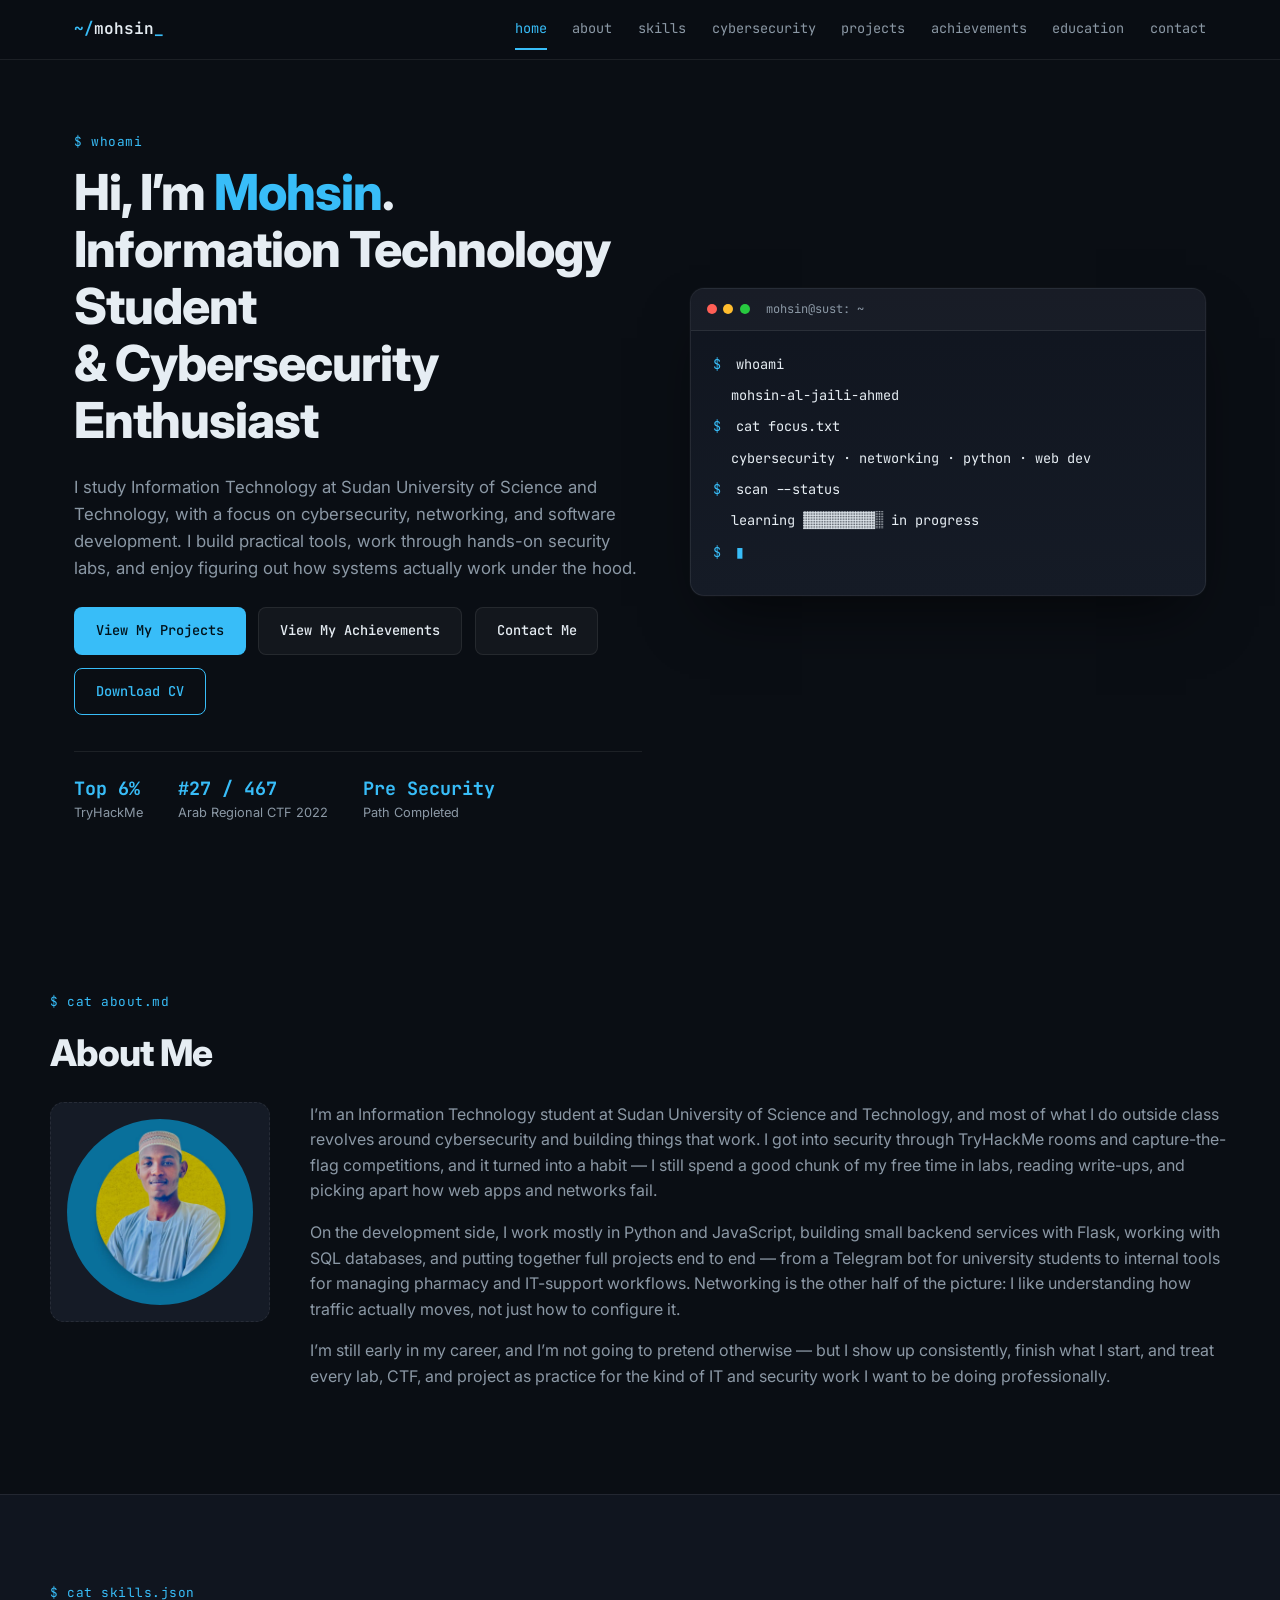
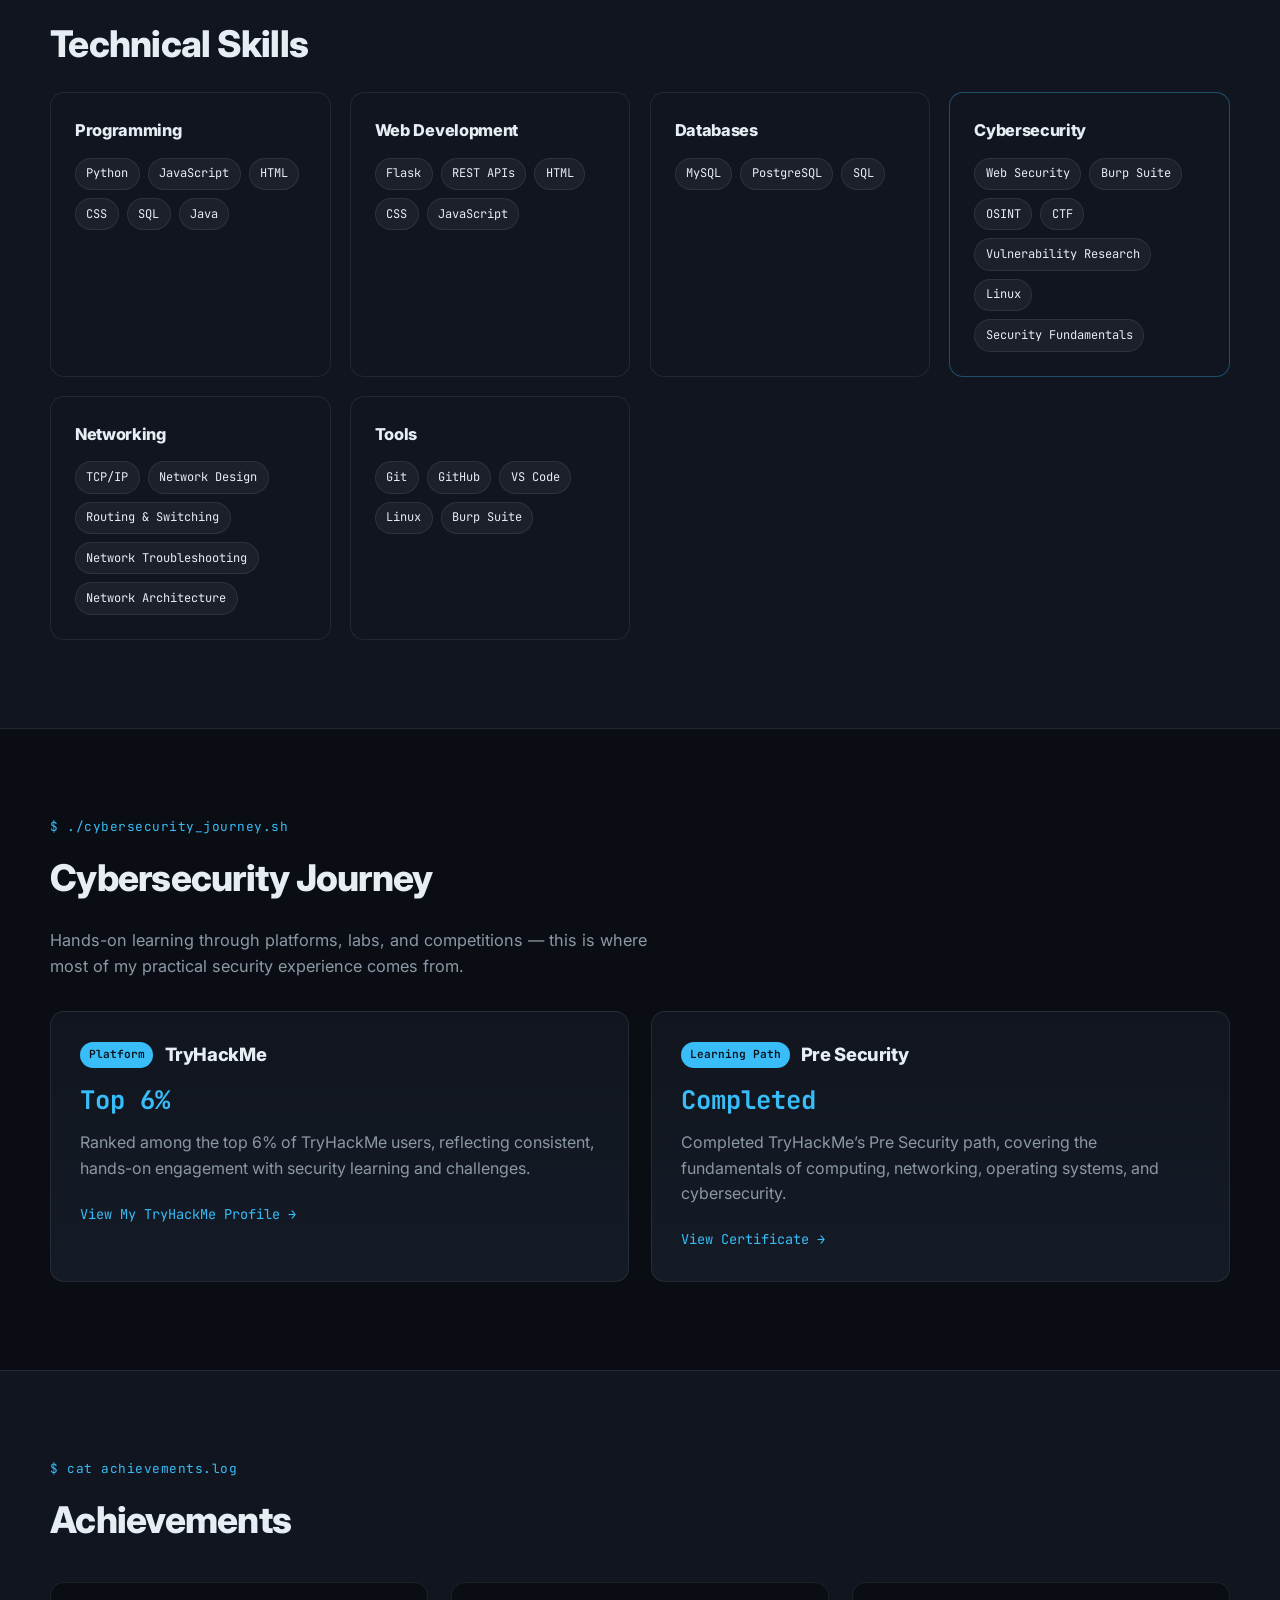
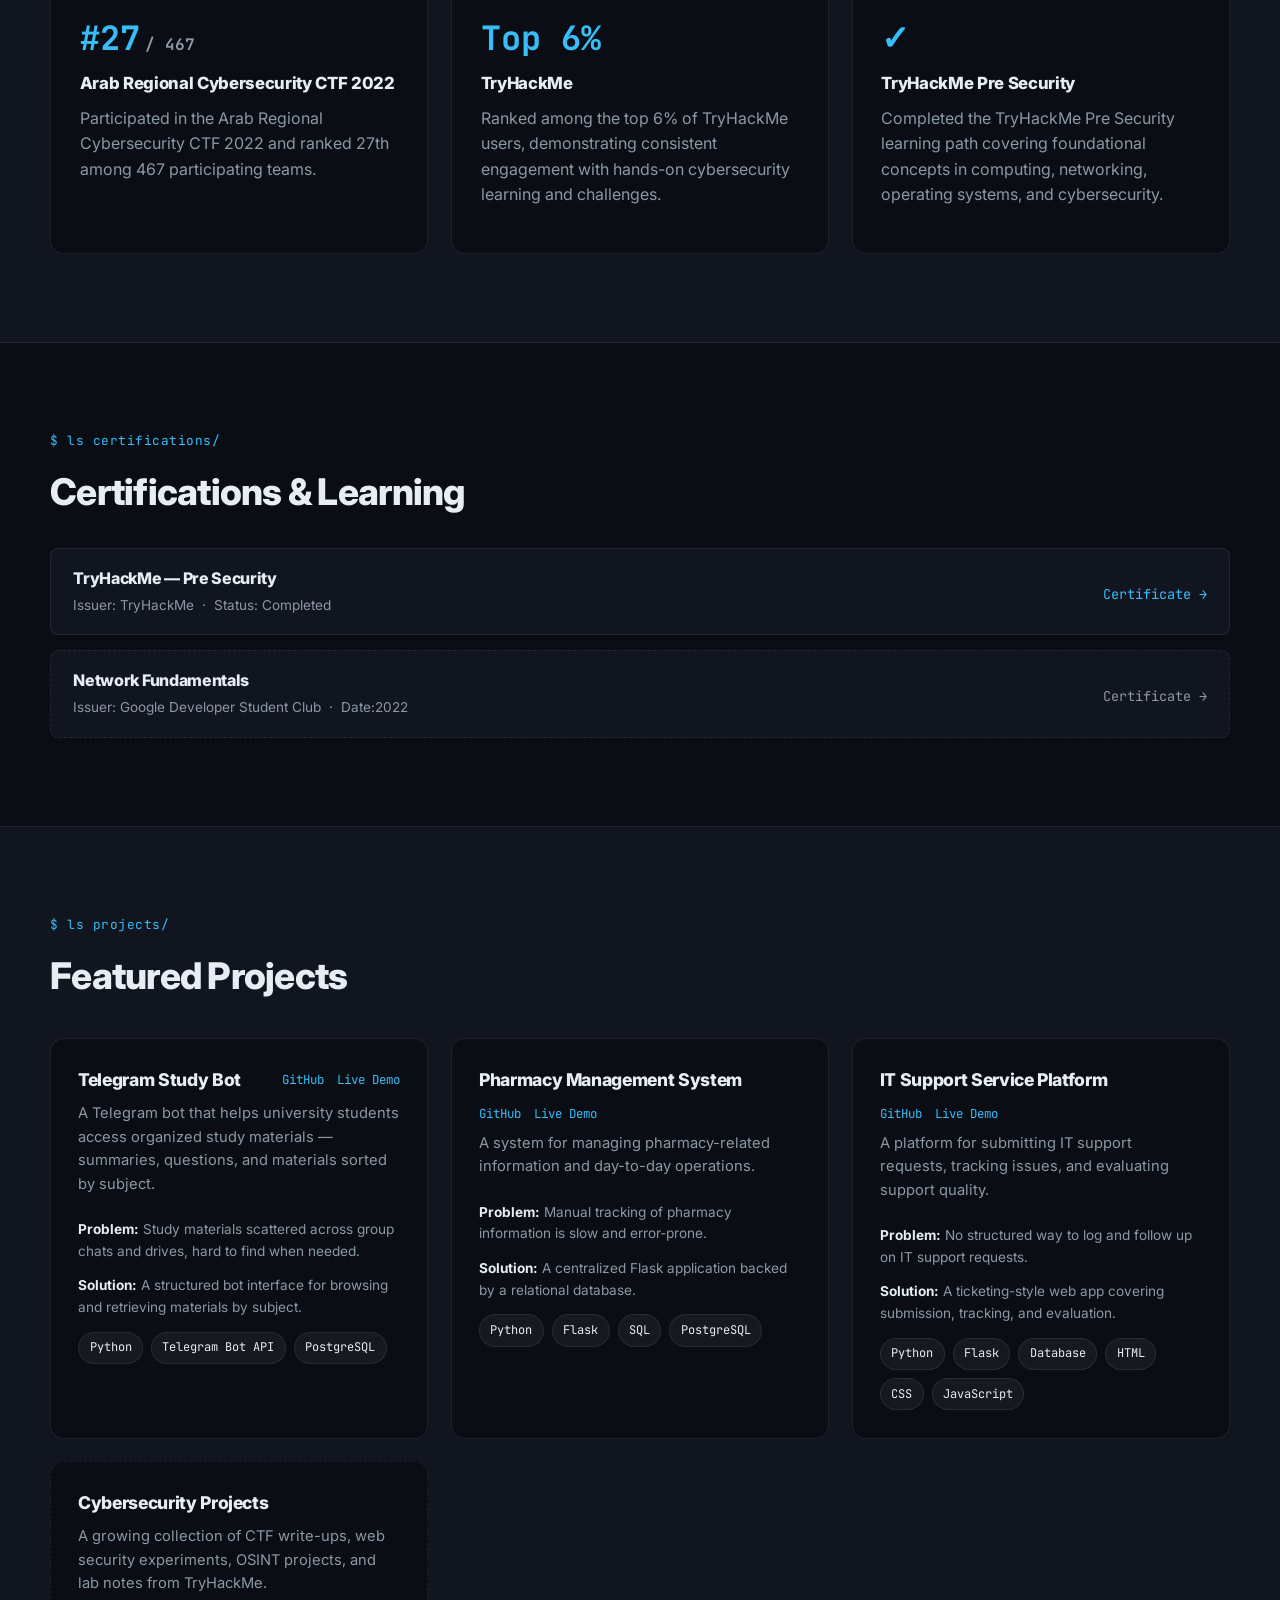
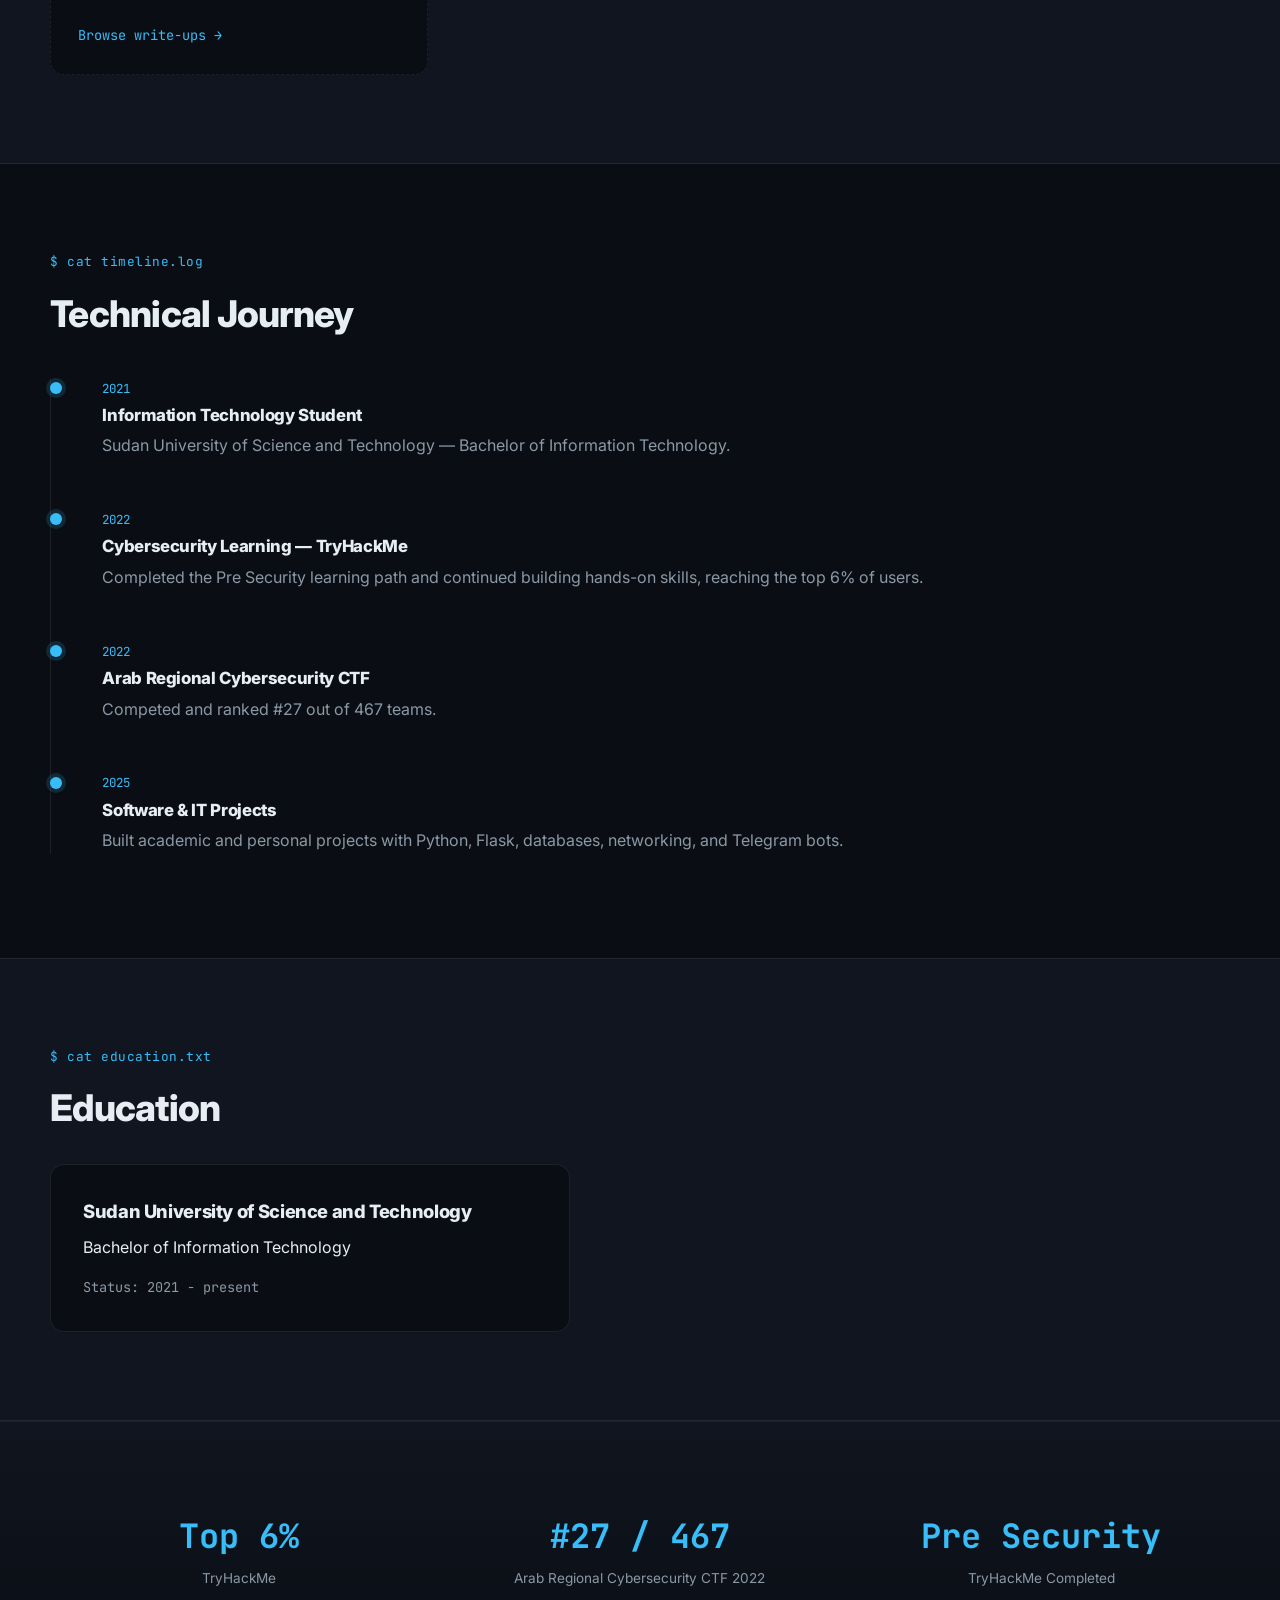
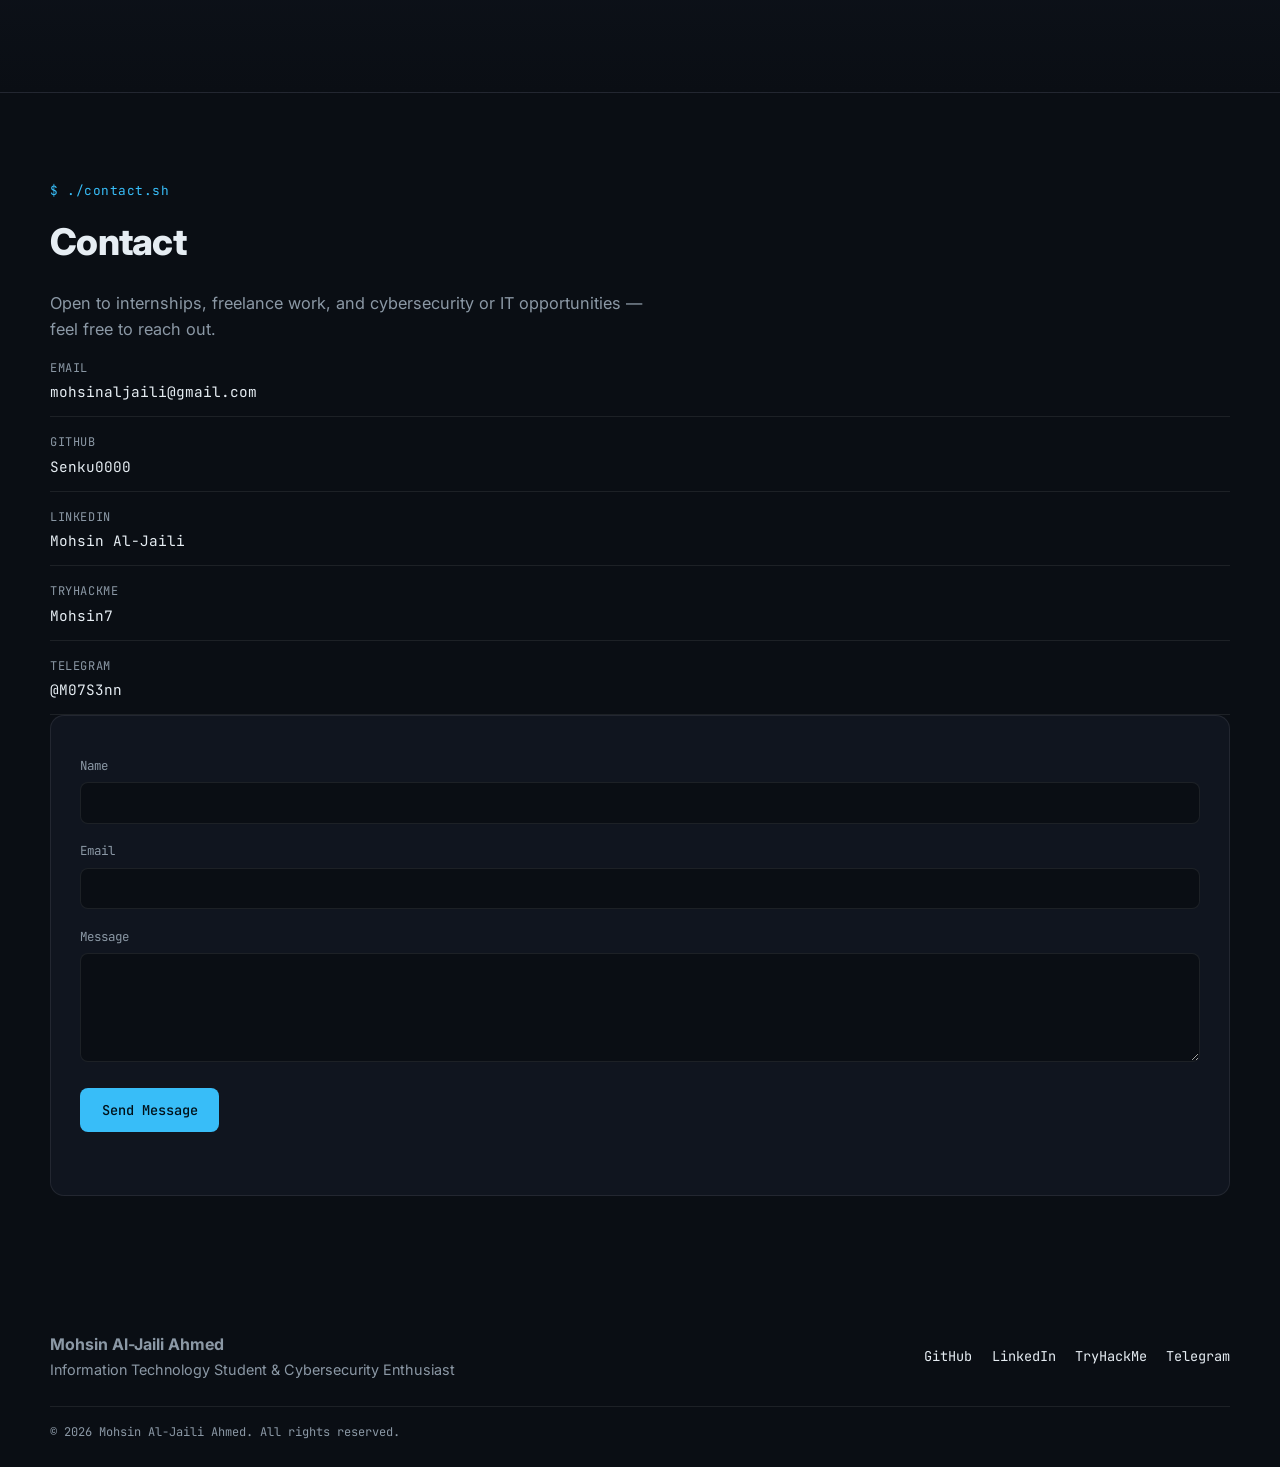
==== index.html @ b8f52da8 "Update certification details in index.html" ====
<!DOCTYPE html>
<html lang="en">
<head>
<meta charset="UTF-8">
<meta name="viewport" content="width=device-width, initial-scale=1.0">
<title>Mohsin Al-Jaili Ahmed | IT Student &amp; Cybersecurity Enthusiast</title>
<meta name="description" content="Mohsin Al-Jaili Ahmed — Information Technology student focused on cybersecurity, networking, software development, and practical IT solutions.">
<meta name="theme-color" content="#0a0e14">
<link rel="canonical" href="[ADD CANONICAL URL]">

<!-- Open Graph -->
<meta property="og:type" content="website">
<meta property="og:title" content="Mohsin Al-Jaili Ahmed | IT Student & Cybersecurity Enthusiast">
<meta property="og:description" content="Information Technology student focused on cybersecurity, networking, software development, and practical IT solutions.">
<meta property="og:image" content="assets/images/og-cover.jpg">
<meta property="og:url" content="[ADD CANONICAL URL]">

<!-- Twitter / X -->
<meta name="twitter:card" content="summary_large_image">
<meta name="twitter:title" content="Mohsin Al-Jaili Ahmed | IT Student & Cybersecurity Enthusiast">
<meta name="twitter:description" content="Information Technology student focused on cybersecurity, networking, software development, and practical IT solutions.">
<meta name="twitter:image" content="assets/images/og-cover.jpg">

<link rel="icon" type="image/svg+xml" href="assets/icons/favicon.svg">
<link rel="preconnect" href="https://fonts.googleapis.com">
<link rel="preconnect" href="https://fonts.gstatic.com" crossorigin>
<link href="https://fonts.googleapis.com/css2?family=JetBrains+Mono:wght@400;500;600;700&family=Inter:wght@400;500;600;700;800&display=swap" rel="stylesheet">
<link rel="stylesheet" href="css/style.css">
</head>
<body>

<a class="skip-link" href="#main">Skip to content</a>

<!-- ================= NAV ================= -->
<header class="nav" id="nav">
  <div class="nav__inner">
    <a href="#home" class="nav__brand" aria-label="Mohsin Al-Jaili Ahmed, home">
      <span class="nav__prompt">~/</span>mohsin<span class="nav__cursor">_</span>
    </a>
    <nav class="nav__links" id="navLinks" aria-label="Primary">
      <a href="#home" class="nav__link active">home</a>
      <a href="#about" class="nav__link">about</a>
      <a href="#skills" class="nav__link">skills</a>
      <a href="#cybersecurity" class="nav__link">cybersecurity</a>
      <a href="#projects" class="nav__link">projects</a>
      <a href="#achievements" class="nav__link">achievements</a>
      <a href="#education" class="nav__link">education</a>
      <a href="#contact" class="nav__link">contact</a>
    </nav>
    <button class="nav__toggle" id="navToggle" aria-label="Open menu" aria-expanded="false" aria-controls="navLinks">
      <span></span><span></span><span></span>
    </button>
  </div>
</header>

<main id="main">

<!-- ================= HERO ================= -->
<section class="hero" id="home">
  <div class="hero__grid">
    <div class="hero__content">
      <p class="eyebrow">$ whoami</p>
      <h1 class="hero__title">
        Hi, I&rsquo;m <span class="text-accent">Mohsin</span>.<br>
        Information Technology Student<br>
        &amp; Cybersecurity Enthusiast
      </h1>
      <p class="hero__desc">
        I study Information Technology at Sudan University of Science and Technology,
        with a focus on cybersecurity, networking, and software development. I build
        practical tools, work through hands-on security labs, and enjoy figuring out
        how systems actually work under the hood.
      </p>
      <div class="hero__cta">
        <a href="#projects" class="btn btn--primary">View My Projects</a>
        <a href="#achievements" class="btn btn--ghost">View My Achievements</a>
        <a href="#contact" class="btn btn--ghost">Contact Me</a>
        <a href="assets/cv/Mohsin-Al-Jaili-Ahmed-CV.pdf" class="btn btn--outline" download>Download CV</a>
      </div>
      <div class="hero__stats">
        <div class="hero__stat"><span class="hero__stat-num">Top 6%</span><span class="hero__stat-label">TryHackMe</span></div>
        <div class="hero__stat"><span class="hero__stat-num">#27 / 467</span><span class="hero__stat-label">Arab Regional CTF 2022</span></div>
        <div class="hero__stat"><span class="hero__stat-num">Pre Security</span><span class="hero__stat-label">Path Completed</span></div>
      </div>
    </div>

    <div class="hero__visual" aria-hidden="true">
      <div class="terminal">
        <div class="terminal__bar">
          <span class="dot dot--r"></span><span class="dot dot--y"></span><span class="dot dot--g"></span>
          <span class="terminal__title">mohsin@sust: ~</span>
        </div>
        <div class="terminal__body" id="terminalBody">
          <p><span class="prompt">$</span> <span class="type-line" data-text="whoami"></span></p>
          <p class="out">mohsin-al-jaili-ahmed</p>
          <p><span class="prompt">$</span> <span class="type-line" data-text="cat focus.txt"></span></p>
          <p class="out">cybersecurity · networking · python · web dev</p>
          <p><span class="prompt">$</span> <span class="type-line" data-text="scan --status"></span></p>
          <p class="out out--accent">learning ▓▓▓▓▓▓▓▓▓░ in progress</p>
          <p><span class="prompt">$</span> <span class="cursor-blink">▮</span></p>
        </div>
      </div>
      <svg class="net" viewBox="0 0 400 400" role="presentation">
        <g class="net__links" stroke="var(--accent)" stroke-width="1" opacity="0.35">
          <line x1="60" y1="70" x2="200" y2="150"></line>
          <line x1="200" y1="150" x2="330" y2="90"></line>
          <line x1="200" y1="150" x2="140" y2="280"></line>
          <line x1="200" y1="150" x2="320" y2="300"></line>
          <line x1="140" y1="280" x2="320" y2="300"></line>
        </g>
        <g class="net__nodes" fill="var(--accent)">
          <circle cx="60" cy="70" r="5"></circle>
          <circle cx="200" cy="150" r="7"></circle>
          <circle cx="330" cy="90" r="5"></circle>
          <circle cx="140" cy="280" r="5"></circle>
          <circle cx="320" cy="300" r="5"></circle>
        </g>
      </svg>
    </div>
  </div>
</section>

<!-- ================= ABOUT ================= -->
<section class="section" id="about">
  <div class="section__inner">
    <p class="eyebrow">$ cat about.md</p>
    <h2 class="section__title">About Me</h2>
    <div class="about__grid">
      <div class="about__photo">
<div class="photo-frame">
<img src="assets/images/profile.jpg" alt="Mohsin Al-Jaili" style="border-radius: 50%; object-fit: cover; width: 100%; aspect-ratio: 1/1;">
  
</div>
      </div>
      
      <div class="about__text">
        <p>
          I&rsquo;m an Information Technology student at Sudan University of Science and
          Technology, and most of what I do outside class revolves around cybersecurity
          and building things that work. I got into security through TryHackMe rooms and
          capture-the-flag competitions, and it turned into a habit &mdash; I still spend
          a good chunk of my free time in labs, reading write-ups, and picking apart how
          web apps and networks fail.
        </p>
        <p>
          On the development side, I work mostly in Python and JavaScript, building
          small backend services with Flask, working with SQL databases, and putting
          together full projects end to end &mdash; from a Telegram bot for university
          students to internal tools for managing pharmacy and IT-support workflows.
          Networking is the other half of the picture: I like understanding how traffic
          actually moves, not just how to configure it.
        </p>
        <p>
          I&rsquo;m still early in my career, and I&rsquo;m not going to pretend
          otherwise &mdash; but I show up consistently, finish what I start, and treat
          every lab, CTF, and project as practice for the kind of IT and security work
          I want to be doing professionally.
        </p>
      </div>
    </div>
  </div>
</section>

<!-- ================= SKILLS ================= -->
<section class="section section--alt" id="skills">
  <div class="section__inner">
    <p class="eyebrow">$ cat skills.json</p>
    <h2 class="section__title">Technical Skills</h2>

    <div class="skills__grid">

      <div class="skill-card">
        <h3 class="skill-card__title">Programming</h3>
        <div class="tags">
          <span class="tag">Python</span><span class="tag">JavaScript</span>
          <span class="tag">HTML</span><span class="tag">CSS</span>
          <span class="tag">SQL</span><span class="tag">Java</span>
        </div>
      </div>

      <div class="skill-card">
        <h3 class="skill-card__title">Web Development</h3>
        <div class="tags">
          <span class="tag">Flask</span><span class="tag">REST APIs</span>
          <span class="tag">HTML</span><span class="tag">CSS</span><span class="tag">JavaScript</span>
        </div>
      </div>

      <div class="skill-card">
        <h3 class="skill-card__title">Databases</h3>
        <div class="tags">
          <span class="tag">MySQL</span><span class="tag">PostgreSQL</span><span class="tag">SQL</span>
        </div>
      </div>

      <div class="skill-card skill-card--accent">
        <h3 class="skill-card__title">Cybersecurity</h3>
        <div class="tags">
          <span class="tag">Web Security</span><span class="tag">Burp Suite</span>
          <span class="tag">OSINT</span><span class="tag">CTF</span>
          <span class="tag">Vulnerability Research</span><span class="tag">Linux</span>
          <span class="tag">Security Fundamentals</span>
        </div>
      </div>

      <div class="skill-card">
        <h3 class="skill-card__title">Networking</h3>
        <div class="tags">
          <span class="tag">TCP/IP</span><span class="tag">Network Design</span>
          <span class="tag">Routing &amp; Switching</span><span class="tag">Network Troubleshooting</span>
          <span class="tag">Network Architecture</span>
        </div>
      </div>

      <div class="skill-card">
        <h3 class="skill-card__title">Tools</h3>
        <div class="tags">
          <span class="tag">Git</span><span class="tag">GitHub</span>
          <span class="tag">VS Code</span><span class="tag">Linux</span><span class="tag">Burp Suite</span>
        </div>
      </div>

    </div>
  </div>
</section>

<!-- ================= CYBERSECURITY JOURNEY ================= -->
<section class="section" id="cybersecurity">
  <div class="section__inner">
    <p class="eyebrow">$ ./cybersecurity_journey.sh</p>
    <h2 class="section__title">Cybersecurity Journey</h2>
    <p class="section__lede">Hands-on learning through platforms, labs, and competitions &mdash; this is where most of my practical security experience comes from.</p>

    <div class="journey__grid">
      <article class="journey-card">
        <div class="journey-card__head">
          <span class="badge">Platform</span>
          <h3>TryHackMe</h3>
        </div>
        <p class="journey-card__stat">Top 6%</p>
        <p>Ranked among the top 6% of TryHackMe users, reflecting consistent, hands-on engagement with security learning and challenges.</p>
        <a class="link-arrow" href="https://tryhacke.com/p/Mohsin7" target="_blank" rel="noopener">View My TryHackMe Profile →</a>
      </article>

      <article class="journey-card">
        <div class="journey-card__head">
          <span class="badge">Learning Path</span>
          <h3>Pre Security</h3>
        </div>
        <p class="journey-card__stat">Completed</p>
        <p>Completed TryHackMe&rsquo;s Pre Security path, covering the fundamentals of computing, networking, operating systems, and cybersecurity.</p>
        <a class="link-arrow" href="https://drive.google.com/file/d/1_4Rp2VPPave5AH8jGR5t20EPFY5YG9bf/view?usp=drivesdk" target="_blank" rel="noopener">View Certificate →</a>
      </article>
    </div>
  </div>
</section>

<!-- ================= ACHIEVEMENTS ================= -->
<section class="section section--alt" id="achievements">
  <div class="section__inner">
    <p class="eyebrow">$ cat achievements.log</p>
    <h2 class="section__title">Achievements</h2>

    <div class="achievements__grid">
      <article class="achievement-card">
        <p class="achievement-card__num">#27<span>/ 467</span></p>
        <h3>Arab Regional Cybersecurity CTF 2022</h3>
        <p>Participated in the Arab Regional Cybersecurity CTF 2022 and ranked 27th among 467 participating teams.</p>
      </article>

      <article class="achievement-card">
        <p class="achievement-card__num">Top 6%</p>
        <h3>TryHackMe</h3>
        <p>Ranked among the top 6% of TryHackMe users, demonstrating consistent engagement with hands-on cybersecurity learning and challenges.</p>
      </article>

      <article class="achievement-card">
        <p class="achievement-card__num">✓</p>
        <h3>TryHackMe Pre Security</h3>
        <p>Completed the TryHackMe Pre Security learning path covering foundational concepts in computing, networking, operating systems, and cybersecurity.</p>
      </article>
    </div>
  </div>
</section>

<!-- ================= CERTIFICATIONS ================= -->
<section class="section" id="certifications">
  <div class="section__inner">
    <p class="eyebrow">$ ls certifications/</p>
    <h2 class="section__title">Certifications &amp; Learning</h2>

    <ul class="cert-list">
      <li class="cert-row">
        <div class="cert-row__main">
          <h3>TryHackMe &mdash; Pre Security</h3>
          <p>Issuer: TryHackMe &nbsp;·&nbsp; Status: Completed</p>
        </div>
        <a class="link-arrow" href="https://drive.google.com/file/d/1_4Rp2VPPave5AH8jGR5t20EPFY5YG9bf/view?usp=drivesdk" target="_blank" rel="noopener">Certificate →</a>
      </li>
      <li class="cert-row cert-row--empty">
        <div class="cert-row__main">
          <h3>Network Fundamentals</h3>
          <p>Issuer: Google Developer Student Club &nbsp;·&nbsp; Date:2022 </p>
        </div>
        <a class="link-arrow link-arrow--muted" href="https://drive.google.com/file/d/17rDhsbnfb0pSf8LNN2FKCPuWUJhDj4h3/view?usp=drivesdk">Certificate →</a>
      </li>
    </ul>
    
  </div>
</section>

<!-- ================= PROJECTS ================= -->
<section class="section section--alt" id="projects">
  <div class="section__inner">
    <p class="eyebrow">$ ls projects/</p>
    <h2 class="section__title">Featured Projects</h2>

    <div class="projects__grid">

      <article class="project-card">
        <div class="project-card__top">
          <h3>Telegram Study Bot</h3>
          <div class="project-card__links">
            <a href="[ADD GITHUB URL]" target="_blank" rel="noopener" aria-label="GitHub repository">GitHub</a>
            <a href="[ADD LIVE DEMO URL]" target="_blank" rel="noopener" aria-label="Live demo">Live Demo</a>
          </div>
        </div>
        <p class="project-card__desc">A Telegram bot that helps university students access organized study materials &mdash; summaries, questions, and materials sorted by subject.</p>
        <p class="project-card__problem"><strong>Problem:</strong> Study materials scattered across group chats and drives, hard to find when needed.</p>
        <p class="project-card__solution"><strong>Solution:</strong> A structured bot interface for browsing and retrieving materials by subject.</p>
        <div class="tags">
          <span class="tag">Python</span><span class="tag">Telegram Bot API</span><span class="tag">PostgreSQL</span>
        </div>
      </article>

      <article class="project-card">
        <div class="project-card__top">
          <h3>Pharmacy Management System</h3>
          <div class="project-card__links">
            <a href="[ADD GITHUB URL]" target="_blank" rel="noopener" aria-label="GitHub repository">GitHub</a>
            <a href="[ADD LIVE DEMO URL]" target="_blank" rel="noopener" aria-label="Live demo">Live Demo</a>
          </div>
        </div>
        <p class="project-card__desc">A system for managing pharmacy-related information and day-to-day operations.</p>
        <p class="project-card__problem"><strong>Problem:</strong> Manual tracking of pharmacy information is slow and error-prone.</p>
        <p class="project-card__solution"><strong>Solution:</strong> A centralized Flask application backed by a relational database.</p>
        <div class="tags">
          <span class="tag">Python</span><span class="tag">Flask</span><span class="tag">SQL</span><span class="tag">PostgreSQL</span>
        </div>
      </article>

      <article class="project-card">
        <div class="project-card__top">
          <h3>IT Support Service Platform</h3>
          <div class="project-card__links">
            <a href="[ADD GITHUB URL]" target="_blank" rel="noopener" aria-label="GitHub repository">GitHub</a>
            <a href="[ADD LIVE DEMO URL]" target="_blank" rel="noopener" aria-label="Live demo">Live Demo</a>
          </div>
        </div>
        <p class="project-card__desc">A platform for submitting IT support requests, tracking issues, and evaluating support quality.</p>
        <p class="project-card__problem"><strong>Problem:</strong> No structured way to log and follow up on IT support requests.</p>
        <p class="project-card__solution"><strong>Solution:</strong> A ticketing-style web app covering submission, tracking, and evaluation.</p>
        <div class="tags">
          <span class="tag">Python</span><span class="tag">Flask</span><span class="tag">Database</span>
          <span class="tag">HTML</span><span class="tag">CSS</span><span class="tag">JavaScript</span>
        </div>
      </article>

      <article class="project-card project-card--dashed">
        <div class="project-card__top">
          <h3>Cybersecurity Projects</h3>
        </div>
        <p class="project-card__desc">A growing collection of CTF write-ups, web security experiments, OSINT projects, and lab notes from TryHackMe.</p>
      
        <a class="link-arrow" href="https://github.com/Senku0000" target="_blank" rel="noopener">Browse write-ups →</a>
      </article>

    </div>
  </div>
</section>

<!-- ================= EXPERIENCE / TIMELINE ================= -->
<section class="section" id="experience">
  <div class="section__inner">
    <p class="eyebrow">$ cat timeline.log</p>
    <h2 class="section__title">Technical Journey</h2>

    <ol class="timeline">
      <li class="timeline__item">
        <span class="timeline__dot"></span>
        <p class="timeline__date">2021</p>
        <h3>Information Technology Student</h3>
        <p>Sudan University of Science and Technology &mdash; Bachelor of Information Technology.</p>
      </li>
      <li class="timeline__item">
        <span class="timeline__dot"></span>
        <p class="timeline__date">2022</p>
        <h3>Cybersecurity Learning &mdash; TryHackMe</h3>
        <p>Completed the Pre Security learning path and continued building hands-on skills, reaching the top 6% of users.</p>
      </li>
      <li class="timeline__item">
        <span class="timeline__dot"></span>
        <p class="timeline__date">2022</p>
        <h3>Arab Regional Cybersecurity CTF</h3>
        <p>Competed and ranked #27 out of 467 teams.</p>
      </li>
      <li class="timeline__item">
        <span class="timeline__dot"></span>
        <p class="timeline__date">2025</p>
        <h3>Software &amp; IT Projects</h3>
        <p>Built academic and personal projects with Python, Flask, databases, networking, and Telegram bots.</p>
      </li>
    </ol>
  </div>
</section>

<!-- ================= EDUCATION ================= -->
<section class="section section--alt" id="education">
  <div class="section__inner">
    <p class="eyebrow">$ cat education.txt</p>
    <h2 class="section__title">Education</h2>
    <div class="education-card">
      <h3>Sudan University of Science and Technology</h3>
      <p class="education-card__degree">Bachelor of Information Technology</p>
      <p class="education-card__status">Status: 2021 - present</p>
    </div>
  </div>
</section>

<!-- ================= STATS ================= -->
<section class="section stats" id="stats">
  <div class="section__inner">
    <div class="stats__grid">
      <div class="stat-block">
        <p class="stat-block__num" data-count-text="Top 6%">Top 6%</p>
        <p class="stat-block__label">TryHackMe</p>
      </div>
      <div class="stat-block">
        <p class="stat-block__num" data-count-text="#27 / 467">#27 / 467</p>
        <p class="stat-block__label">Arab Regional Cybersecurity CTF 2022</p>
      </div>
      <div class="stat-block">
        <p class="stat-block__num" data-count-text="Pre Security">Pre Security</p>
        <p class="stat-block__label">TryHackMe Completed</p>
      </div>
    </div>
  </div>
</section>

<!-- ================= CONTACT ================= -->
<section class="section" id="contact">
  <div class="section__inner">
    <p class="eyebrow">$ ./contact.sh</p>
    <h2 class="section__title">Contact</h2>
    <p class="section__lede">Open to internships, freelance work, and cybersecurity or IT opportunities &mdash; feel free to reach out.</p>

          <ul class="contact-list">
        <li><span class="contact-list__label">Email</span><a href="mailto:mohsinaljaili@gmail.com">mohsinaljaili@gmail.com</a></li>
        <li><span class="contact-list__label">GitHub</span><a href="https://github.com/Senku0000" target="_blank" rel="noopener">Senku0000</a></li>
        <li><span class="contact-list__label">LinkedIn</span><a href="https://www.linkedin.com/in/mohsin-aljaili" target="_blank" rel="noopener">Mohsin Al-Jaili</a></li>
        <li><span class="contact-list__label">TryHackMe</span><a href="https://tryhackme.com/p/Mohsin7" target="_blank" rel="noopener">Mohsin7</a></li>
        <li><span class="contact-list__label">Telegram</span><a href="https://t.me/M07S3nn" target="_blank" rel="noopener">@M07S3nn</a></li>
          </ul>
    

      <form class="contact-form" id="contactForm" action="https://formspree.io/f/xoeqakaz" method="POST">

    
        <label for="name">Name</label>
        <input type="text" id="name" name="name" required autocomplete="name">

        <label for="email">Email</label>
        <input type="email" id="email" name="email" required autocomplete="email">

        <label for="message">Message</label>
        <textarea id="message" name="message" rows="5" required></textarea>

        <button type="submit" class="btn btn--primary">Send Message</button>
        <p class="form-status" id="formStatus" role="status" aria-live="polite"></p>
      </form>
    </div>
  </div>
</section>

</main>

<!-- ================= FOOTER ================= -->
<footer class="footer">
  <div class="footer__inner">
    <div>
      <p class="footer__name">Mohsin Al-Jaili Ahmed</p>
      <p class="footer__role">Information Technology Student &amp; Cybersecurity Enthusiast</p>
    </div>
    <div class="footer__socials">
      <a href="https://github.com/Senku0000" target="_blank" rel="noopener">GitHub</a>
      <a href="https://www.linkedin.com/in/mohsin-aljaili?utm_source=share_via&utm_content=profile&utm_medium=member_android" target="_blank" rel="noopener">LinkedIn</a>
      <a href="https://tryhackme.com/p/Mohsin7" target="_blank" rel="noopener">TryHackMe</a>
      <a href="https://t.me/M07S3nn" target="_blank" rel="noopener">Telegram</a>
    </div>
  </div>
  <p class="footer__copy">© 2026 Mohsin Al-Jaili Ahmed. All rights reserved.</p>
</footer>

<script src="js/script.js"></script>
</body>
</html>
---- css/style.css ----
/* =========================================================
   Tokens
========================================================= */
:root{
  --bg: #0a0e14;
  --surface: #10151f;
  --surface-2: #151b26;
  --border: rgba(255,255,255,0.08);
  --text: #e6edf3;
  --text-dim: #8b98a5;
  --accent: #38bdf8;
  --accent-2: #7c9cff;
  --accent-glow: rgba(56,189,248,0.35);
  --mono: 'JetBrains Mono', ui-monospace, SFMono-Regular, Menlo, monospace;
  --sans: 'Inter', -apple-system, BlinkMacSystemFont, 'Segoe UI', sans-serif;
  --radius: 14px;
  --radius-sm: 8px;
  --maxw: 1180px;
  --transition: 220ms cubic-bezier(.4,0,.2,1);
}

*,*::before,*::after{box-sizing:border-box;}
html{scroll-behavior:smooth;}
body{
  margin:0;
  background:var(--bg);
  color:var(--text);
  font-family:var(--sans);
  line-height:1.6;
  -webkit-font-smoothing:antialiased;
  overflow-x:hidden;
}
img{max-width:100%;display:block;}
a{color:inherit;text-decoration:none;}
ul,ol{list-style:none;margin:0;padding:0;}
h1,h2,h3,h4{font-family:var(--sans);margin:0 0 .5em;font-weight:800;letter-spacing:-0.02em;}
p{margin:0 0 1em;color:var(--text-dim);}

.skip-link{
  position:absolute;left:-999px;top:0;background:var(--accent);color:#001018;
  padding:.75rem 1rem;z-index:999;border-radius:0 0 8px 0;
}
.skip-link:focus{left:0;}

@media (prefers-reduced-motion: reduce){
  *{animation-duration:0.001ms !important;animation-iteration-count:1 !important;transition-duration:0.001ms !important;scroll-behavior:auto !important;}
}

:focus-visible{outline:2px solid var(--accent);outline-offset:3px;border-radius:4px;}

.text-accent{color:var(--accent);}
.eyebrow{
  font-family:var(--mono);
  font-size:.8rem;
  color:var(--accent);
  letter-spacing:.04em;
  margin-bottom:.75rem;
}

/* =========================================================
   Buttons
========================================================= */
.btn{
  display:inline-flex;align-items:center;gap:.4rem;
  padding:.75rem 1.3rem;border-radius:var(--radius-sm);
  font-family:var(--mono);font-size:.85rem;font-weight:500;
  border:1px solid transparent;cursor:pointer;
  transition:transform var(--transition), box-shadow var(--transition), background var(--transition), border-color var(--transition);
}
.btn--primary{background:var(--accent);color:#001018;}
.btn--primary:hover{transform:translateY(-2px);box-shadow:0 8px 24px var(--accent-glow);}
.btn--ghost{background:rgba(255,255,255,0.04);border-color:var(--border);color:var(--text);}
.btn--ghost:hover{border-color:var(--accent);color:var(--accent);transform:translateY(-2px);}
.btn--outline{border-color:var(--accent);color:var(--accent);background:transparent;}
.btn--outline:hover{background:rgba(56,189,248,0.1);transform:translateY(-2px);}

/* =========================================================
   Nav
========================================================= */
.nav{
  position:sticky;top:0;z-index:100;
  background:rgba(10,14,20,0.72);
  backdrop-filter:blur(14px);-webkit-backdrop-filter:blur(14px);
  border-bottom:1px solid var(--border);
}
.nav__inner{
  max-width:var(--maxw);margin:0 auto;padding:.9rem 1.5rem;
  display:flex;align-items:center;justify-content:space-between;
}
.nav__brand{font-family:var(--mono);font-weight:600;font-size:1rem;color:var(--text);}
.nav__prompt{color:var(--accent);}
.nav__cursor{color:var(--accent);animation:blink 1.1s steps(1) infinite;}
.nav__links{display:flex;gap:1.6rem;font-family:var(--mono);font-size:.85rem;}
.nav__link{color:var(--text-dim);position:relative;padding:.25rem 0;transition:color var(--transition);}
.nav__link:hover, .nav__link.active{color:var(--accent);}
.nav__link.active::after{
  content:"";position:absolute;left:0;bottom:-6px;width:100%;height:2px;background:var(--accent);
}
.nav__toggle{
  display:none;flex-direction:column;gap:5px;background:none;border:none;cursor:pointer;padding:6px;
}
.nav__toggle span{width:22px;height:2px;background:var(--text);transition:transform var(--transition), opacity var(--transition);}
.nav__toggle[aria-expanded="true"] span:nth-child(1){transform:translateY(7px) rotate(45deg);}
.nav__toggle[aria-expanded="true"] span:nth-child(2){opacity:0;}
.nav__toggle[aria-expanded="true"] span:nth-child(3){transform:translateY(-7px) rotate(-45deg);}

/* =========================================================
   Hero
========================================================= */
.hero{
  max-width:var(--maxw);margin:0 auto;padding:4.5rem 1.5rem 5rem;
}
.hero__grid{
  display:grid;grid-template-columns:1.1fr 1fr;gap:3rem;align-items:center;
}
.hero__title{font-size:clamp(2rem,4.2vw,3.1rem);line-height:1.15;}
.hero__desc{max-width:52ch;font-size:1.05rem;}
.hero__cta{display:flex;flex-wrap:wrap;gap:.8rem;margin:1.6rem 0 2.2rem;}
.hero__stats{display:flex;gap:2.2rem;flex-wrap:wrap;border-top:1px solid var(--border);padding-top:1.4rem;}
.hero__stat{display:flex;flex-direction:column;}
.hero__stat-num{font-family:var(--mono);font-weight:700;color:var(--accent);font-size:1.15rem;}
.hero__stat-label{color:var(--text-dim);font-size:.8rem;}

.hero__visual{position:relative;min-height:380px;}
.terminal{
  background:linear-gradient(180deg,var(--surface),var(--surface-2));
  border:1px solid var(--border);border-radius:var(--radius);
  box-shadow:0 30px 60px -20px rgba(0,0,0,0.6), 0 0 0 1px rgba(255,255,255,0.02);
  overflow:hidden;position:relative;z-index:2;
  animation:float 6s ease-in-out infinite;
}
.terminal__bar{
  display:flex;align-items:center;gap:.4rem;padding:.7rem 1rem;
  background:rgba(255,255,255,0.03);border-bottom:1px solid var(--border);
}
.dot{width:10px;height:10px;border-radius:50%;}
.dot--r{background:#ff5f56;}.dot--y{background:#ffbd2e;}.dot--g{background:#27c93f;}
.terminal__title{margin-left:.6rem;font-family:var(--mono);font-size:.75rem;color:var(--text-dim);}
.terminal__body{padding:1.4rem;font-family:var(--mono);font-size:.85rem;min-height:230px;}
.terminal__body p{margin:0 0 .6rem;color:var(--text);}
.prompt{color:var(--accent);margin-right:.4rem;}
.out{color:var(--text-dim);padding-left:1.1rem;}
.out--accent{color:var(--accent);}
.cursor-blink{animation:blink 1s steps(1) infinite;color:var(--accent);}

.net{position:absolute;inset:-10% -10% auto auto;width:70%;height:70%;z-index:1;opacity:.8;}
.net__nodes circle{animation:pulse 2.6s ease-in-out infinite;}
.net__nodes circle:nth-child(2){animation-delay:.3s;}
.net__nodes circle:nth-child(3){animation-delay:.6s;}
.net__nodes circle:nth-child(4){animation-delay:.9s;}
.net__nodes circle:nth-child(5){animation-delay:1.2s;}

@keyframes float{0%,100%{transform:translateY(0);}50%{transform:translateY(-10px);}}
@keyframes blink{0%,49%{opacity:1;}50%,100%{opacity:0;}}
@keyframes pulse{0%,100%{opacity:.5;r:5;}50%{opacity:1;r:7;}}

/* =========================================================
   Sections (generic)
========================================================= */
.section{padding:5.5rem 1.5rem;}
.section--alt{background:var(--surface);border-top:1px solid var(--border);border-bottom:1px solid var(--border);}
.section__inner{max-width:var(--maxw);margin:0 auto;}
.section__title{font-size:clamp(1.7rem,3vw,2.3rem);}
.section__lede{max-width:62ch;font-size:1.02rem;}

.reveal{opacity:0;transform:translateY(24px);transition:opacity .6s ease, transform .6s ease;}
.reveal.is-visible{opacity:1;transform:translateY(0);}

/* =========================================================
   About
========================================================= */
.about__grid{display:grid;grid-template-columns:220px 1fr;gap:2.5rem;align-items:start;}
.photo-frame{
  aspect-ratio:1/1;border-radius:var(--radius);
  background:var(--surface-2);border:1px dashed var(--border);
  display:flex;align-items:center;justify-content:center;
  color:var(--text-dim);font-family:var(--mono);font-size:.8rem;text-align:center;padding:1rem;
}
.about__text p{font-size:1rem;}

/* =========================================================
   Skills
========================================================= */
.skills__grid{
  display:grid;grid-template-columns:repeat(auto-fit,minmax(260px,1fr));gap:1.2rem;
}
.skill-card{
  background:var(--surface);border:1px solid var(--border);border-radius:var(--radius);
  padding:1.5rem;transition:transform var(--transition), border-color var(--transition), box-shadow var(--transition);
}
.skill-card:hover{transform:translateY(-4px);border-color:var(--accent);box-shadow:0 16px 32px -18px var(--accent-glow);}
.skill-card--accent{border-color:rgba(56,189,248,0.35);}
.skill-card__title{font-size:1.02rem;margin-bottom:.9rem;}
.tags{display:flex;flex-wrap:wrap;gap:.5rem;}
.tag{
  font-family:var(--mono);font-size:.75rem;color:var(--text);
  background:rgba(255,255,255,0.05);border:1px solid var(--border);
  padding:.35rem .65rem;border-radius:999px;transition:border-color var(--transition), color var(--transition);
}
.tag:hover{border-color:var(--accent);color:var(--accent);}

/* =========================================================
   Cybersecurity journey
========================================================= */
.journey__grid{display:grid;grid-template-columns:repeat(auto-fit,minmax(280px,1fr));gap:1.4rem;margin-top:2rem;}
.journey-card{
  background:linear-gradient(180deg,var(--surface),var(--surface-2));
  border:1px solid var(--border);border-radius:var(--radius);padding:1.8rem;
  transition:transform var(--transition), box-shadow var(--transition);
}
.journey-card:hover{transform:translateY(-4px);box-shadow:0 20px 40px -22px var(--accent-glow);}
.journey-card__head{display:flex;align-items:center;gap:.7rem;margin-bottom:.6rem;}
.badge{
  font-family:var(--mono);font-size:.7rem;color:var(--bg);background:var(--accent);
  padding:.25rem .55rem;border-radius:999px;font-weight:600;
}
.journey-card h3{margin:0;font-size:1.15rem;}
.journey-card__stat{font-family:var(--mono);font-size:1.6rem;color:var(--accent);font-weight:700;margin:.2rem 0 .6rem;}
.link-arrow{display:inline-block;margin-top:.4rem;color:var(--accent);font-family:var(--mono);font-size:.85rem;transition:transform var(--transition);}
.link-arrow:hover{transform:translateX(4px);}
.link-arrow--muted{color:var(--text-dim);}

/* =========================================================
   Achievements
========================================================= */
.achievements__grid{display:grid;grid-template-columns:repeat(auto-fit,minmax(260px,1fr));gap:1.4rem;margin-top:2rem;}
.achievement-card{
  background:var(--bg);border:1px solid var(--border);border-radius:var(--radius);
  padding:1.8rem;position:relative;overflow:hidden;
  transition:transform var(--transition), border-color var(--transition);
}
.achievement-card:hover{transform:translateY(-4px);border-color:var(--accent);}
.achievement-card__num{
  font-family:var(--mono);font-size:2.1rem;font-weight:700;color:var(--accent);margin:0 0 .3rem;
}
.achievement-card__num span{font-size:1rem;color:var(--text-dim);margin-left:.3rem;}
.achievement-card h3{font-size:1.05rem;}

/* =========================================================
   Certifications
========================================================= */
.cert-list{margin-top:1.6rem;display:flex;flex-direction:column;gap:.9rem;}
.cert-row{
  display:flex;align-items:center;justify-content:space-between;gap:1rem;flex-wrap:wrap;
  background:var(--surface);border:1px solid var(--border);border-radius:var(--radius-sm);
  padding:1.1rem 1.4rem;transition:border-color var(--transition);
}
.cert-row:hover{border-color:var(--accent);}
.cert-row--empty{border-style:dashed;opacity:.7;}
.cert-row__main h3{margin:0 0 .2rem;font-size:1rem;}
.cert-row__main p{margin:0;font-size:.85rem;}
.hint{font-family:var(--mono);font-size:.78rem;color:var(--text-dim);margin-top:1rem;}
.hint code{color:var(--accent);}

/* =========================================================
   Projects
========================================================= */
.projects__grid{display:grid;grid-template-columns:repeat(auto-fit,minmax(300px,1fr));gap:1.4rem;margin-top:2rem;}
.project-card{
  background:var(--bg);border:1px solid var(--border);border-radius:var(--radius);
  padding:1.7rem;display:flex;flex-direction:column;gap:.5rem;
  transition:transform var(--transition), box-shadow var(--transition), border-color var(--transition);
}
.project-card:hover{transform:translateY(-6px);border-color:var(--accent);box-shadow:0 22px 44px -24px var(--accent-glow);}
.project-card--dashed{border-style:dashed;}
.project-card__top{display:flex;align-items:center;justify-content:space-between;gap:.6rem;flex-wrap:wrap;}
.project-card__top h3{margin:0;font-size:1.1rem;}
.project-card__links{display:flex;gap:.8rem;font-family:var(--mono);font-size:.78rem;}
.project-card__links a{color:var(--accent);}
.project-card__links a:hover{text-decoration:underline;}
.project-card__desc{font-size:.92rem;}
.project-card__problem, .project-card__solution{font-size:.85rem;margin-bottom:.3rem;}
.project-card__problem strong, .project-card__solution strong{color:var(--text);}
.mini-list{margin:.3rem 0 .6rem;display:flex;flex-direction:column;gap:.3rem;}
.mini-list li{font-family:var(--mono);font-size:.8rem;color:var(--text-dim);}

/* =========================================================
   Timeline
========================================================= */
.timeline{position:relative;margin-top:2.2rem;padding-left:1.6rem;border-left:1px solid var(--border);}
.timeline__item{position:relative;padding:0 0 2.2rem 1.6rem;}
.timeline__item:last-child{padding-bottom:0;}
.timeline__dot{
  position:absolute;left:-1.68rem;top:.2rem;width:12px;height:12px;border-radius:50%;
  background:var(--accent);box-shadow:0 0 0 4px rgba(56,189,248,0.15);
}
.timeline__date{font-family:var(--mono);font-size:.78rem;color:var(--accent);margin-bottom:.2rem;}
.timeline__item h3{font-size:1.05rem;margin-bottom:.3rem;}

/* =========================================================
   Education
========================================================= */
.education-card{
  margin-top:1.6rem;background:var(--bg);border:1px solid var(--border);border-radius:var(--radius);
  padding:2rem;max-width:520px;
}
.education-card h3{font-size:1.15rem;}
.education-card__degree{color:var(--text);}
.education-card__status{font-family:var(--mono);font-size:.85rem;color:var(--text-dim);margin:0;}

/* =========================================================
   Stats
========================================================= */
.stats{background:linear-gradient(180deg,var(--surface),var(--bg));border-top:1px solid var(--border);border-bottom:1px solid var(--border);}
.stats__grid{display:grid;grid-template-columns:repeat(auto-fit,minmax(220px,1fr));gap:1.5rem;text-align:center;}
.stat-block__num{font-family:var(--mono);font-size:2.1rem;font-weight:700;color:var(--accent);margin:0 0 .3rem;}
.stat-block__label{font-size:.85rem;color:var(--text-dim);}

/* =========================================================
   Contact
========================================================= */
.contact__grid{display:grid;grid-template-columns:1fr 1.3fr;gap:2.5rem;margin-top:2rem;align-items:start;}
.contact-list{display:flex;flex-direction:column;gap:1rem;font-family:var(--mono);font-size:.9rem;}
.contact-list li{display:flex;flex-direction:column;gap:.15rem;border-bottom:1px solid var(--border);padding-bottom:.8rem;}
.contact-list__label{color:var(--text-dim);font-size:.75rem;text-transform:uppercase;letter-spacing:.05em;}
.contact-list a:hover{color:var(--accent);}

.contact-form{
  background:var(--surface);border:1px solid var(--border);border-radius:var(--radius);
  padding:1.8rem;display:flex;flex-direction:column;gap:.4rem;
}
.contact-form label{font-family:var(--mono);font-size:.78rem;color:var(--text-dim);margin-top:.7rem;}
.contact-form input, .contact-form textarea{
  background:var(--bg);border:1px solid var(--border);border-radius:var(--radius-sm);
  color:var(--text);padding:.7rem .9rem;font-family:var(--sans);font-size:.9rem;resize:vertical;
}
.contact-form input:focus, .contact-form textarea:focus{border-color:var(--accent);}
.contact-form .btn{margin-top:1.2rem;align-self:flex-start;}
.form-status{font-family:var(--mono);font-size:.8rem;color:var(--accent);min-height:1.2em;}

/* =========================================================
   Footer
========================================================= */
.footer{padding:3rem 1.5rem 1.5rem;}
.footer__inner{
  max-width:var(--maxw);margin:0 auto;display:flex;justify-content:space-between;
  align-items:center;flex-wrap:wrap;gap:1.2rem;padding-bottom:1.6rem;border-bottom:1px solid var(--border);
}
.footer__name{font-weight:700;margin:0;}
.footer__role{color:var(--text-dim);margin:0;font-size:.9rem;}
.footer__socials{display:flex;gap:1.2rem;font-family:var(--mono);font-size:.85rem;}
.footer__socials a:hover{color:var(--accent);}
.footer__copy{
  max-width:var(--maxw);margin:1rem auto 0;font-family:var(--mono);font-size:.75rem;color:var(--text-dim);
}

/* =========================================================
   Responsive
========================================================= */
@media (max-width:900px){
  .hero__grid{grid-template-columns:1fr;}
  .hero__visual{order:-1;min-height:320px;}
  .about__grid{grid-template-columns:1fr;}
  .photo-frame{width:180px;}
  .contact__grid{grid-template-columns:1fr;}
}

@media (max-width:760px){
  .nav__links{
    position:fixed;top:60px;right:0;left:0;background:var(--bg);
    flex-direction:column;padding:1.5rem;gap:1.2rem;
    border-bottom:1px solid var(--border);
    transform:translateY(-120%);opacity:0;pointer-events:none;
    transition:transform var(--transition), opacity var(--transition);
  }
  .nav__links.open{transform:translateY(0);opacity:1;pointer-events:auto;}
  .nav__toggle{display:flex;}
  .hero{padding:3rem 1.25rem 3.5rem;}
  .section{padding:3.5rem 1.25rem;}
}

@media (max-width:480px){
  .hero__cta{flex-direction:column;align-items:stretch;}
  .hero__stats{gap:1.4rem;}
  }
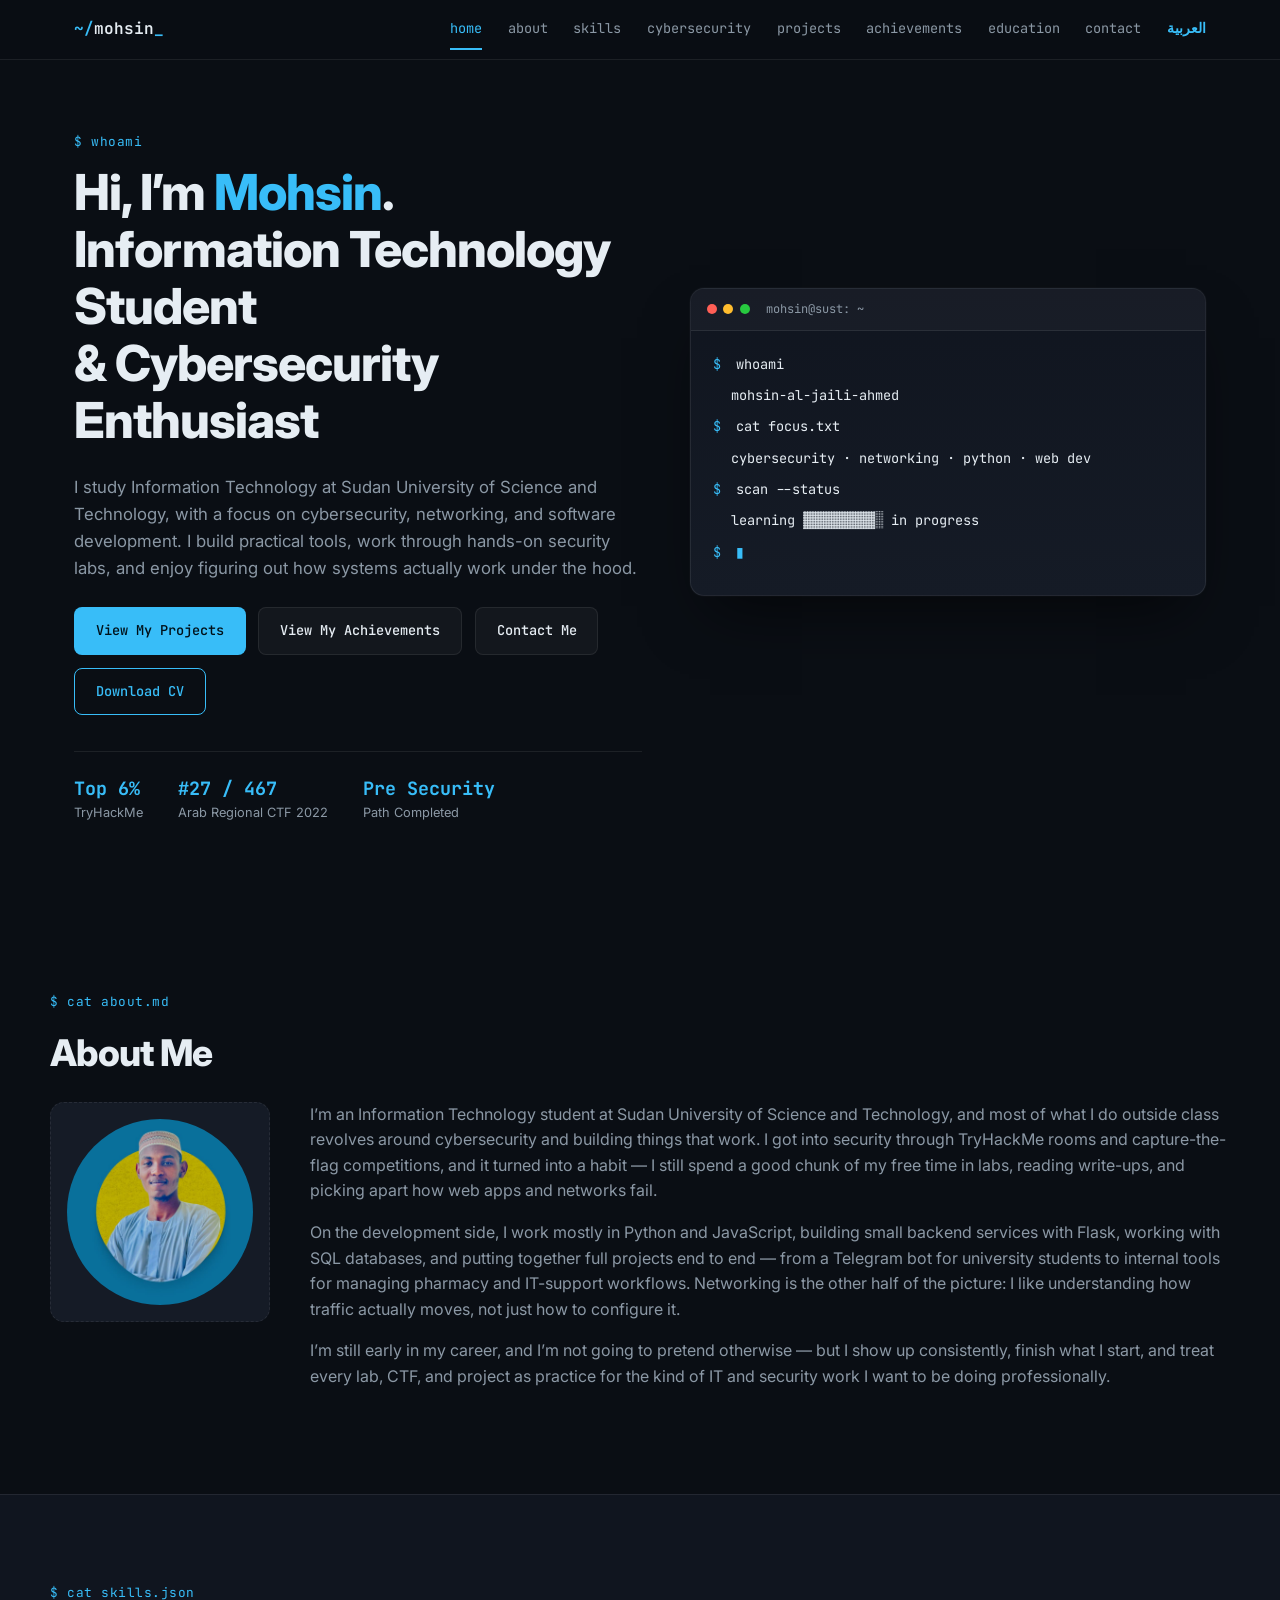
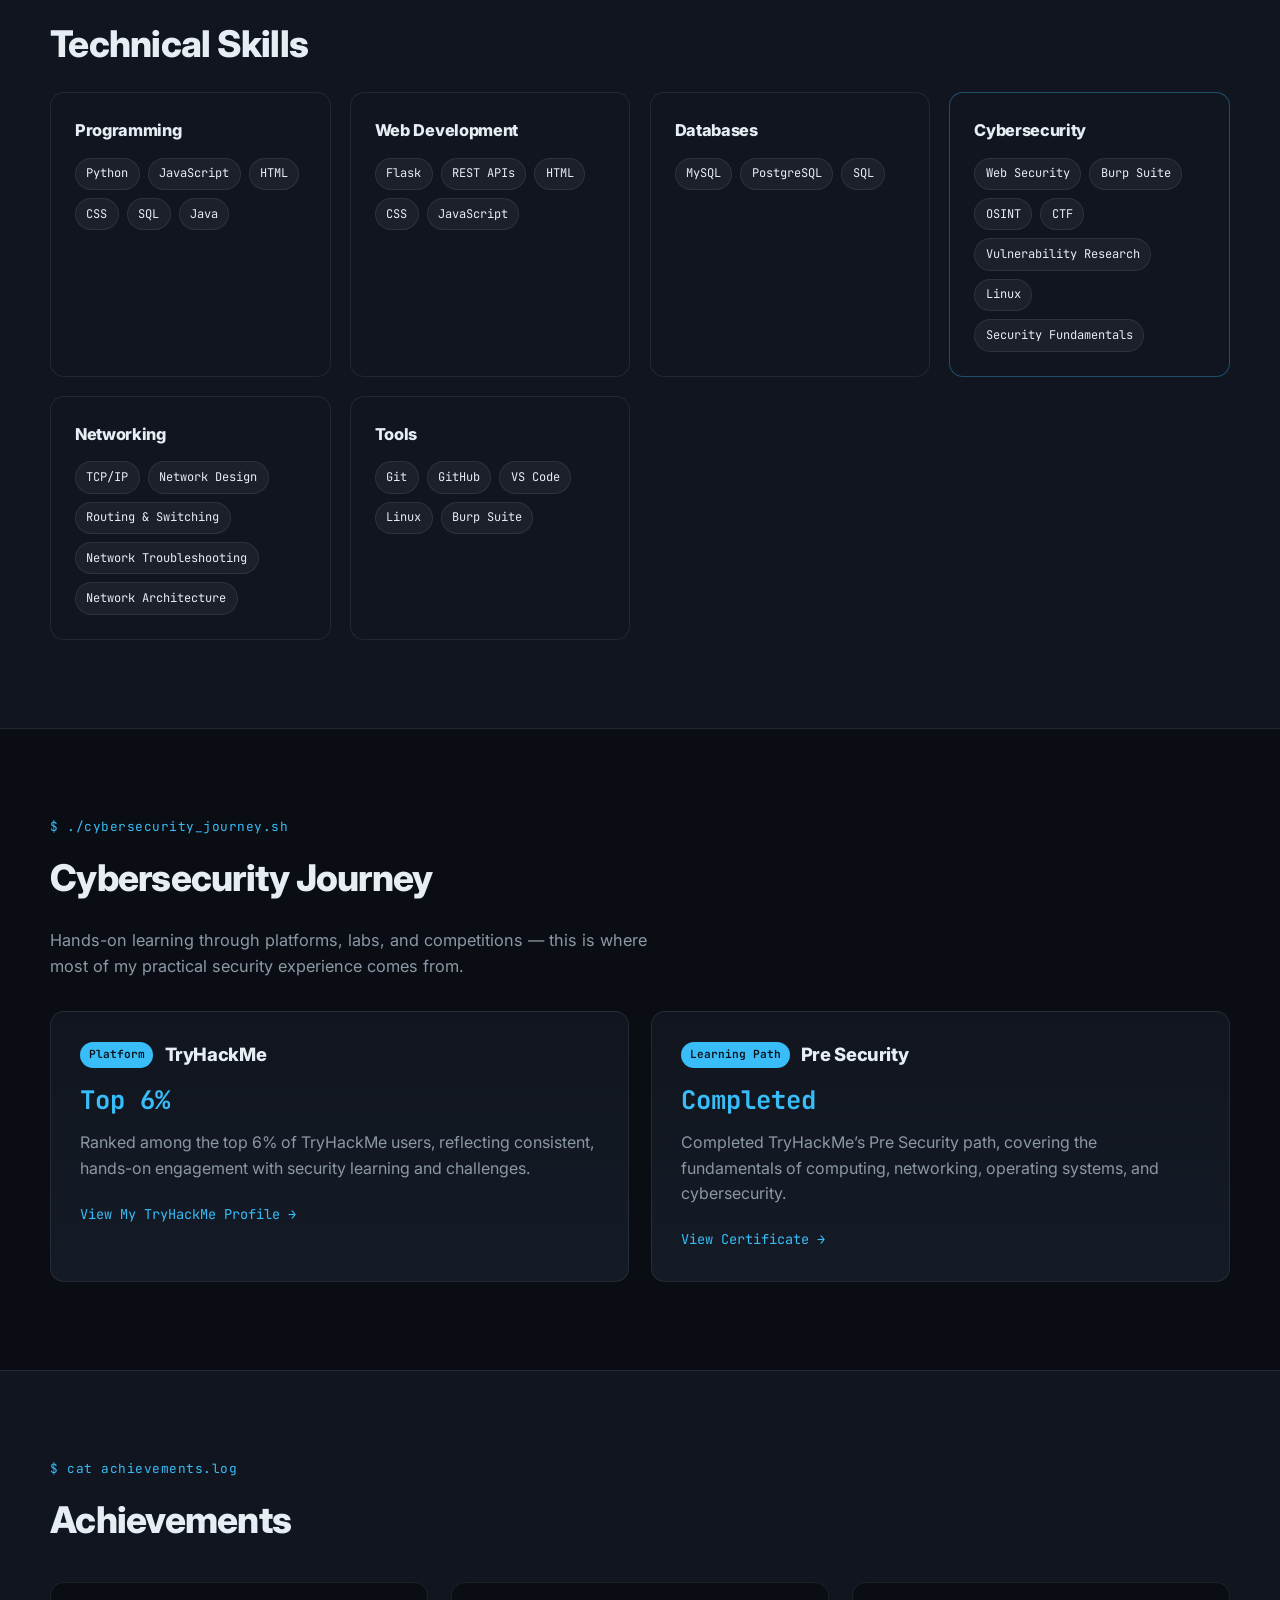
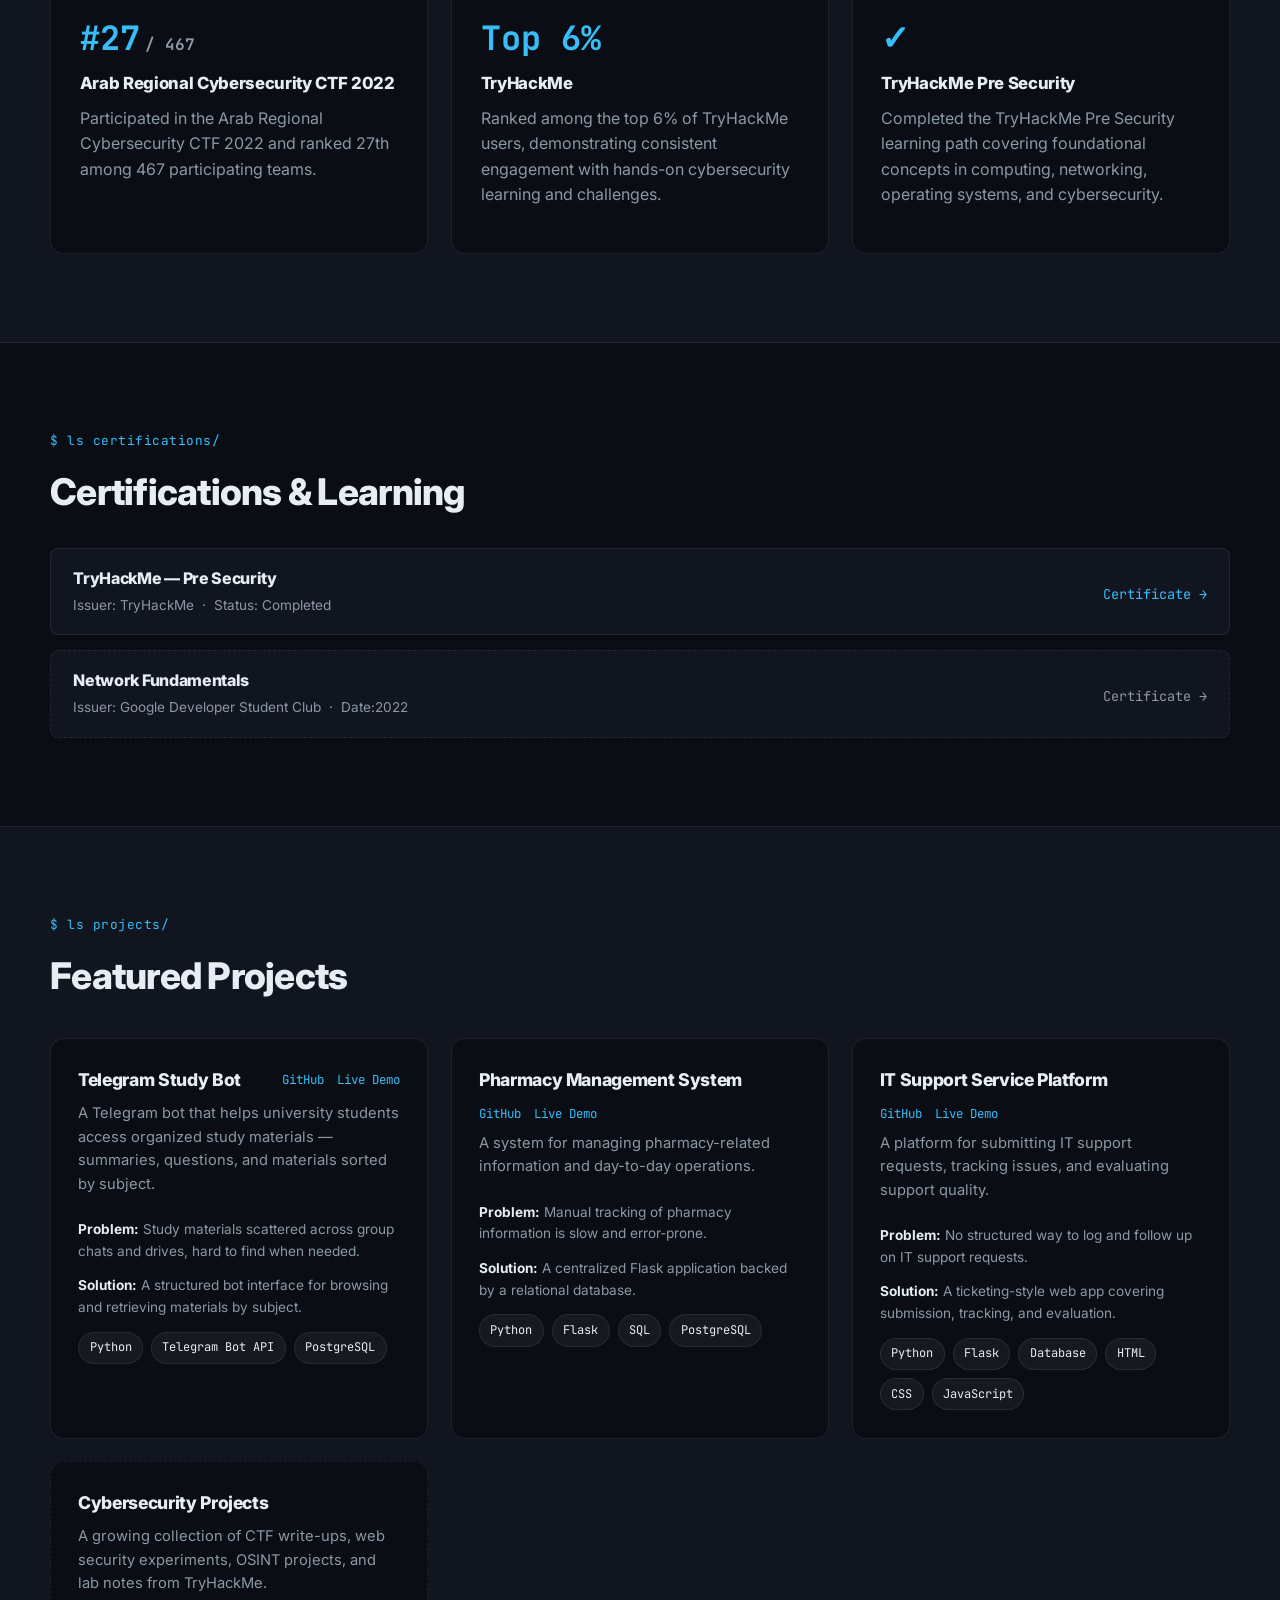
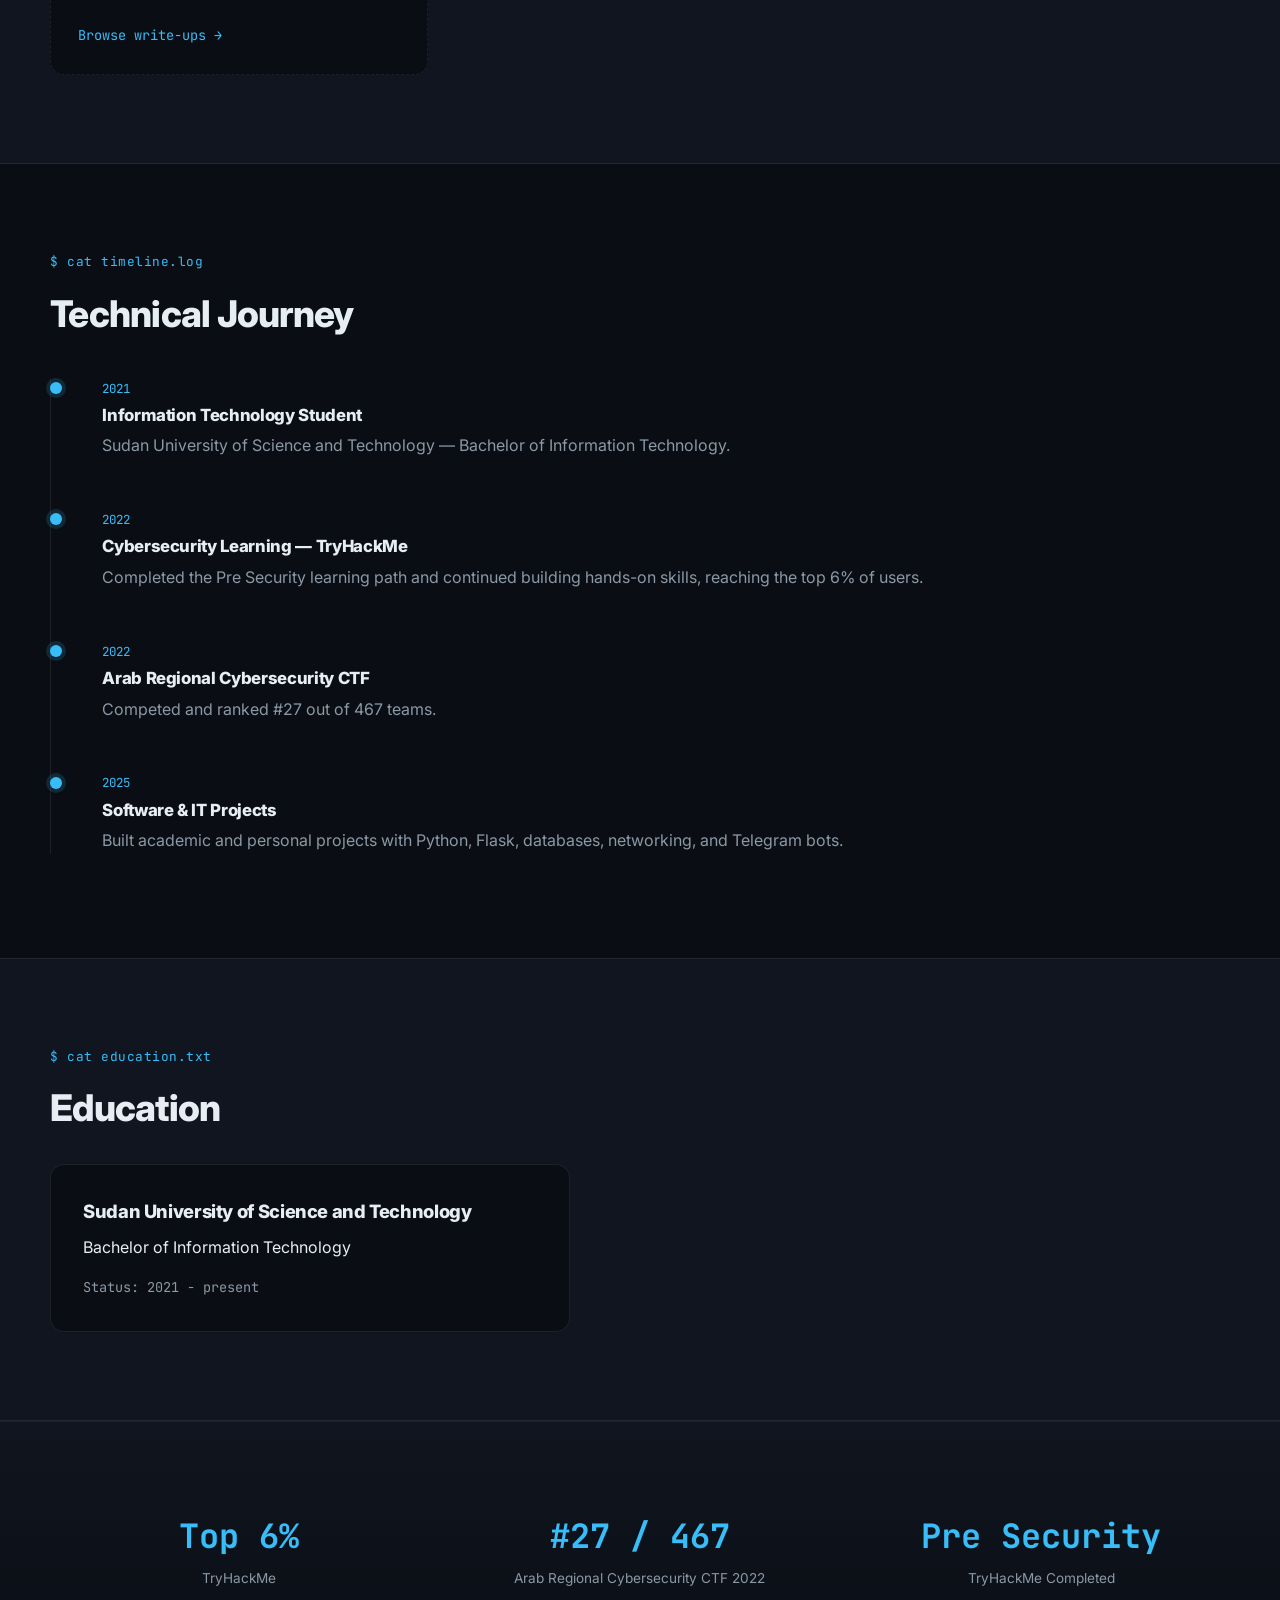
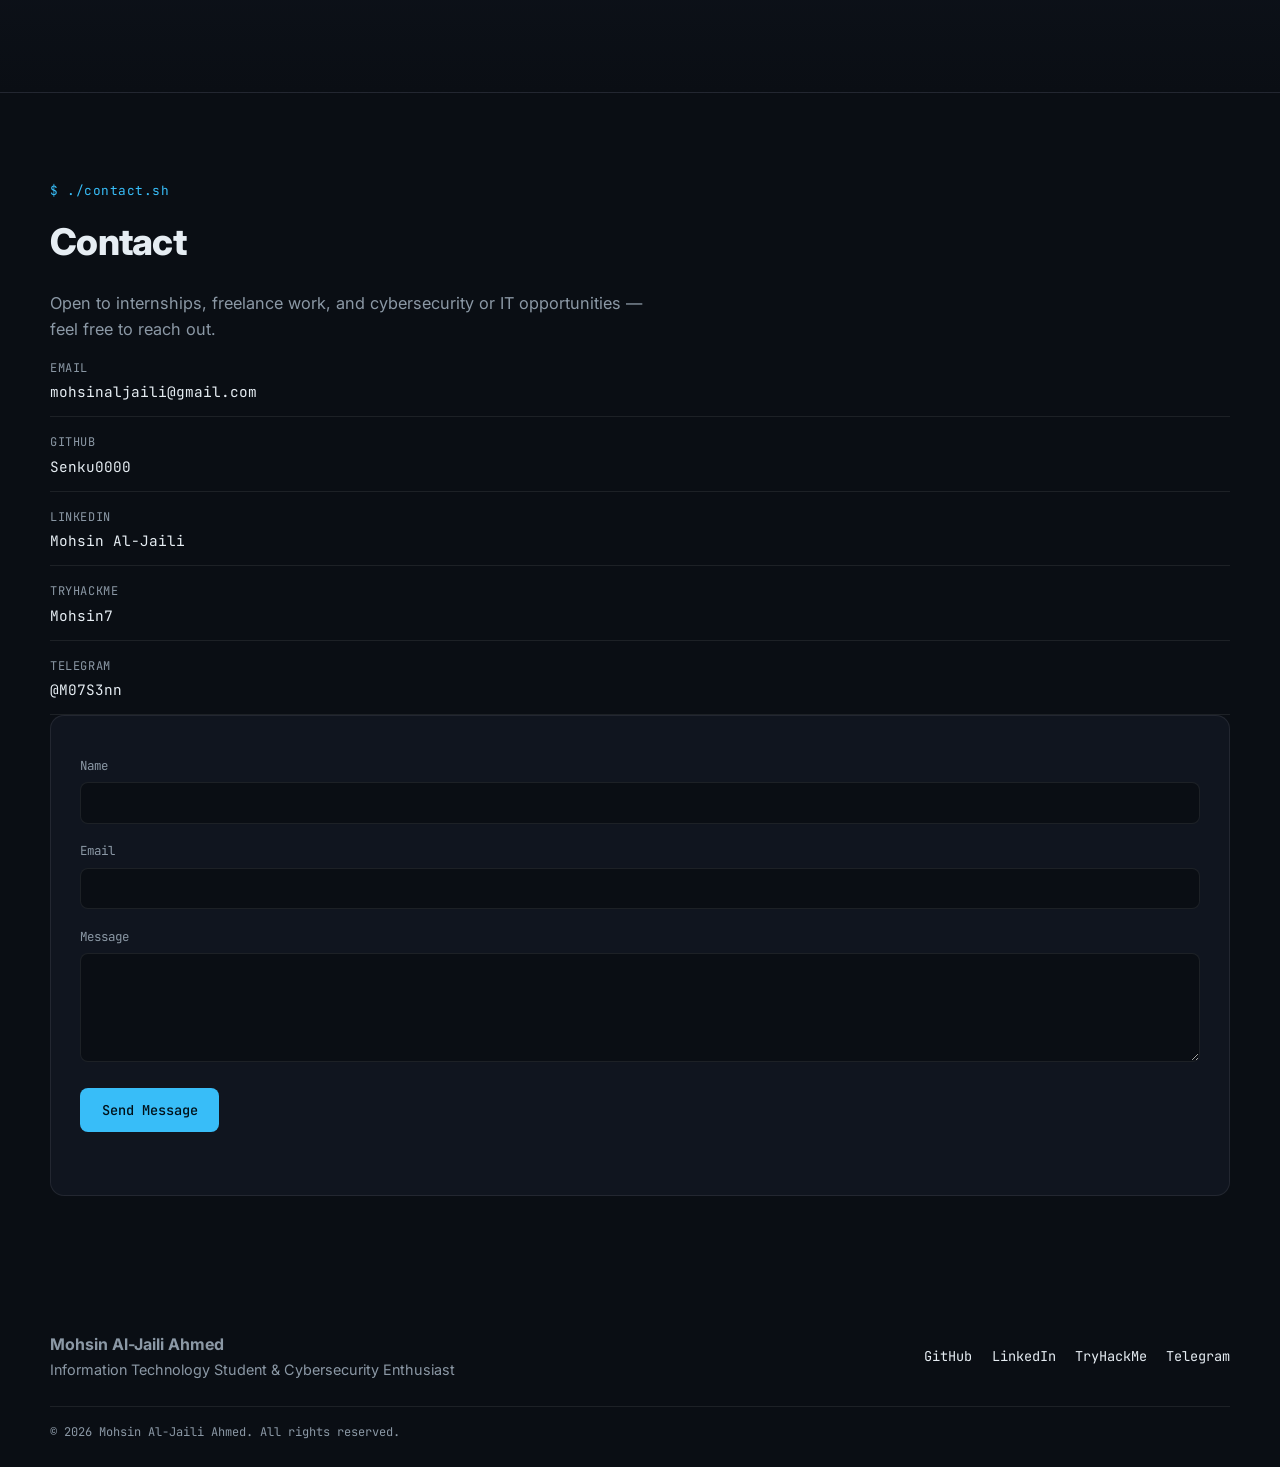
==== commit a54d4d0a: "Add Arabic language link to navigation" ====
--- a/index.html
+++ b/index.html
@@ -46,6 +46,8 @@
       <a href="#achievements" class="nav__link">achievements</a>
       <a href="#education" class="nav__link">education</a>
       <a href="#contact" class="nav__link">contact</a>
+      <a href="index-ar.html" class="nav__link" style="color: var(--accent); font-weight: bold;">العربية</a>
+      
     </nav>
     <button class="nav__toggle" id="navToggle" aria-label="Open menu" aria-expanded="false" aria-controls="navLinks">
       <span></span><span></span><span></span>
@@ -302,7 +304,7 @@
           <h3>Network Fundamentals</h3>
           <p>Issuer: Google Developer Student Club &nbsp;·&nbsp; Date:2022 </p>
         </div>
-        <a class="link-arrow link-arrow--muted" href="https://drive.google.com/file/d/17rDhsbnfb0pSf8LNN2FKCPuWUJhDj4h3/view?usp=drivesdk">Certificate →</a>
+        <a class="link-arrow link-arrow--muted" href="https://drive.google.com/file/d/17rDhsbnfb0pSf8LNN2FKCPuWUJhDj4h3/view?usp=drivesdk" target="_blank" rel="noopener">Certificate →</a>
       </li>
     </ul>
     
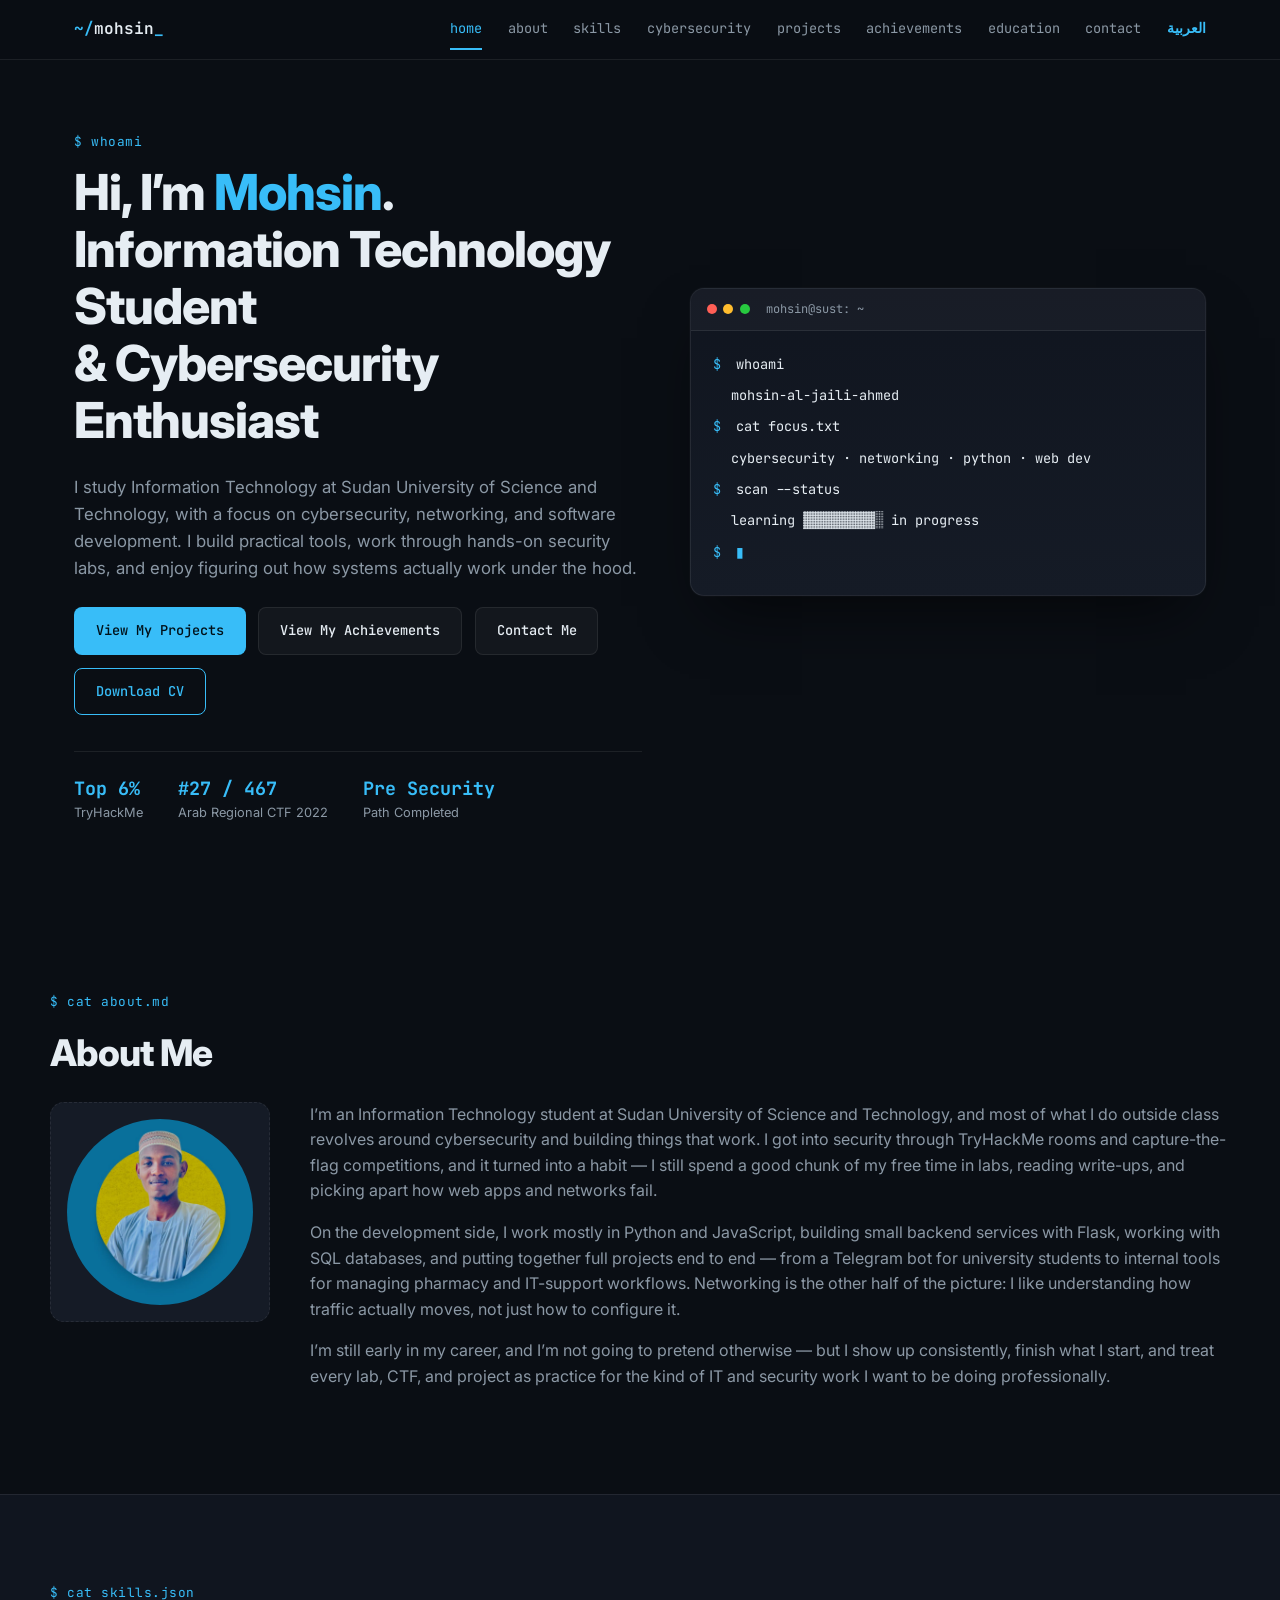
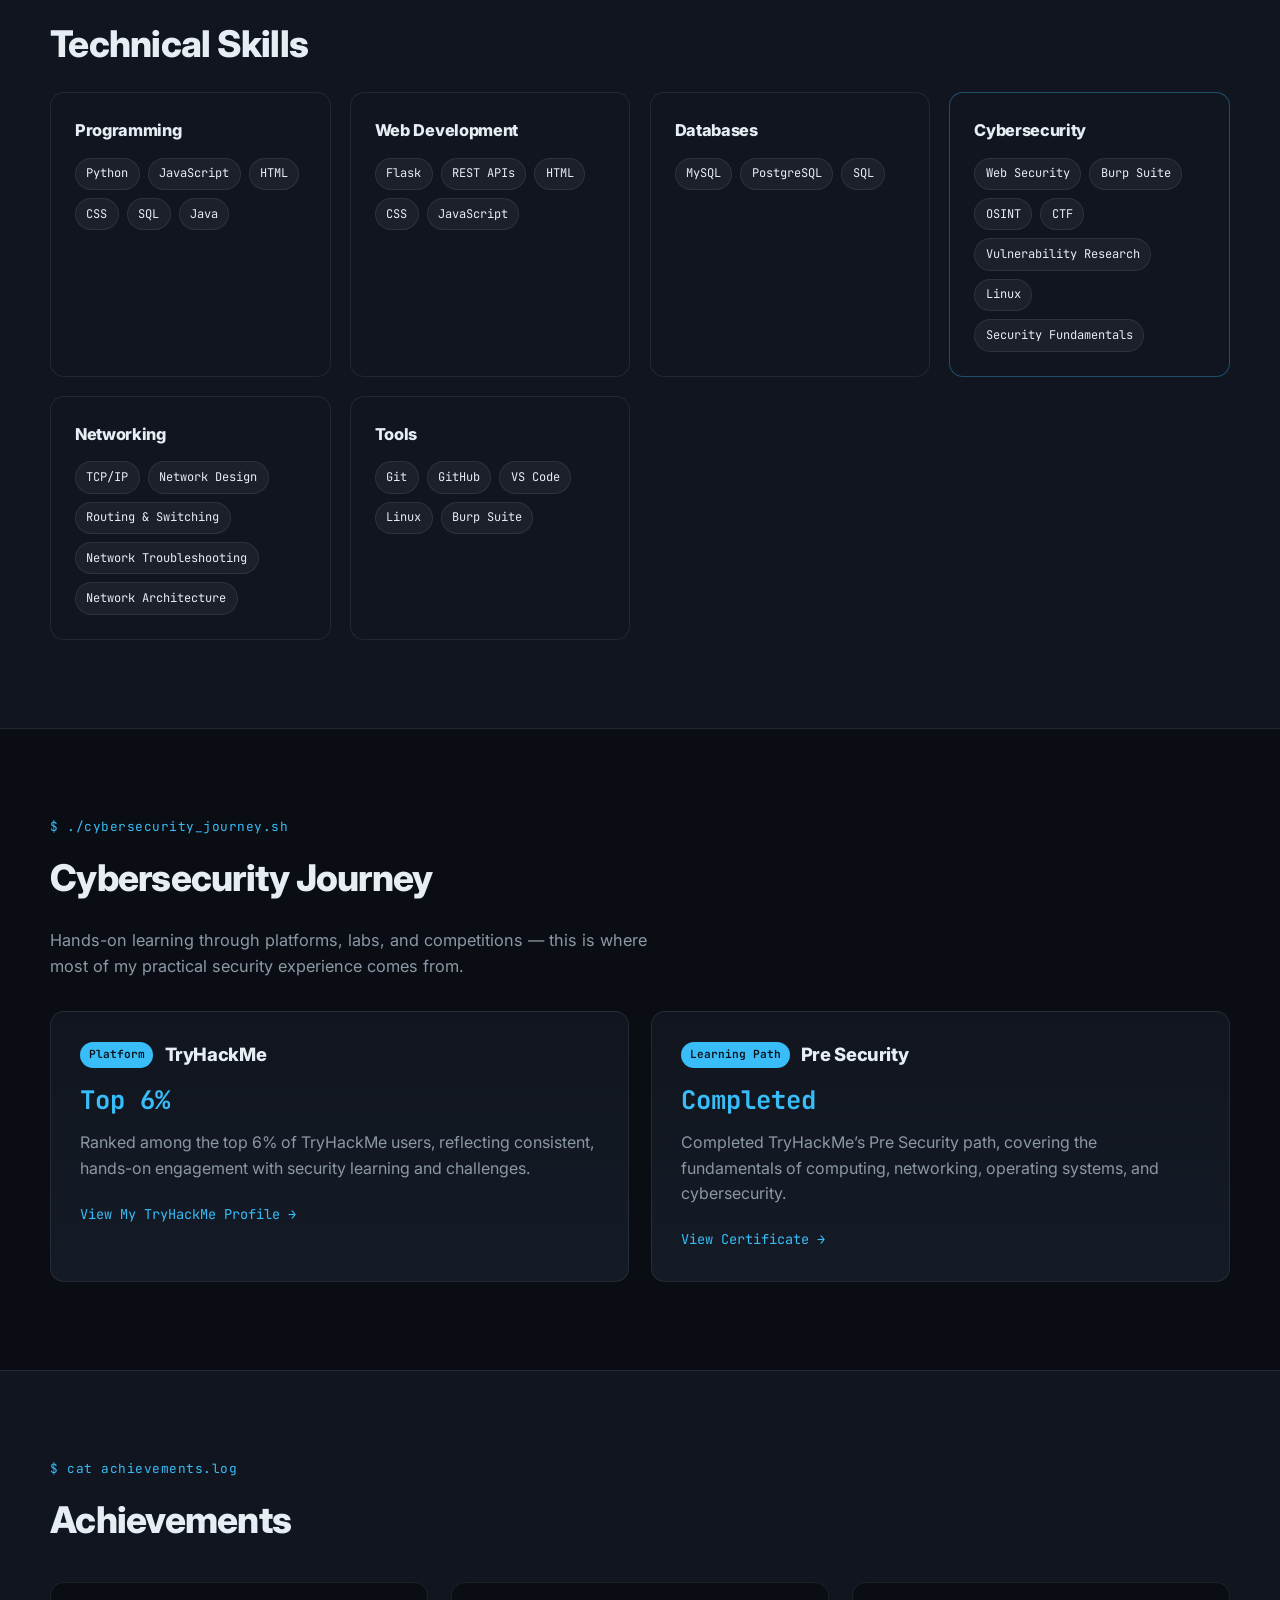
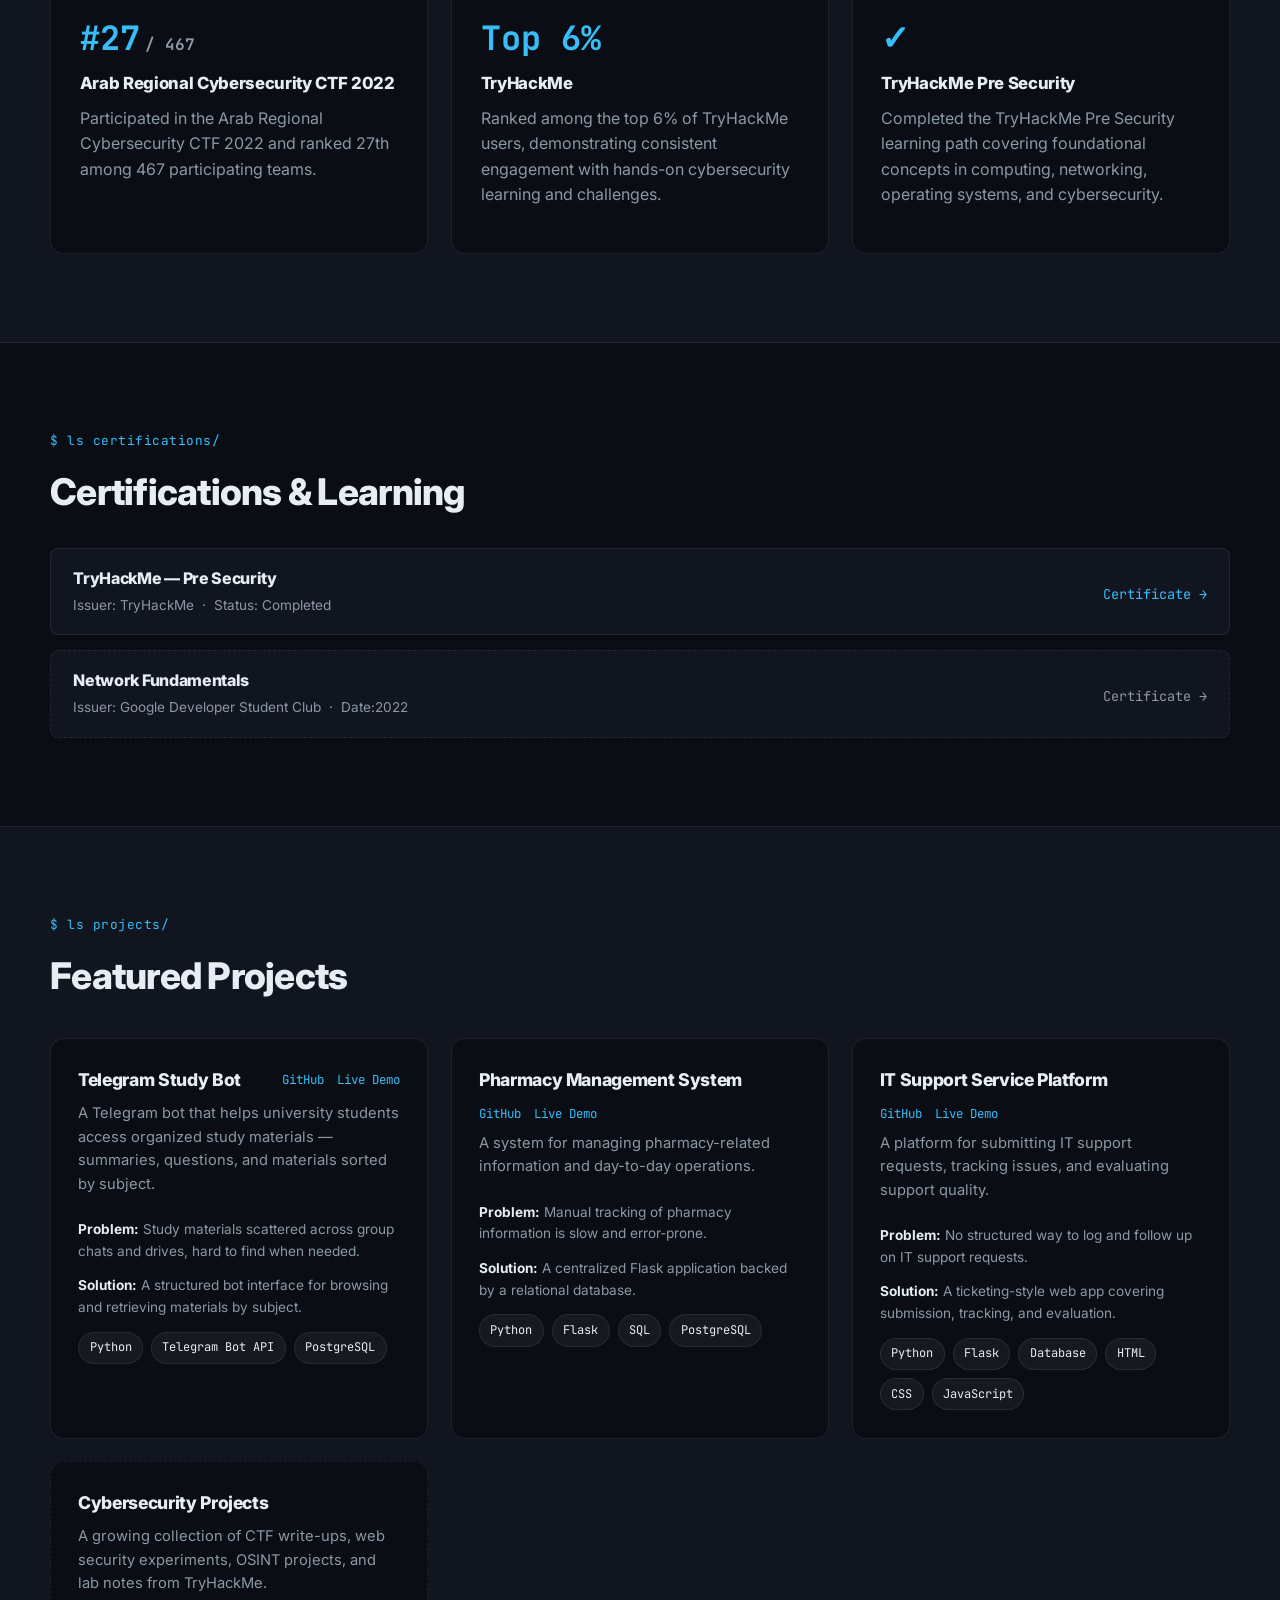
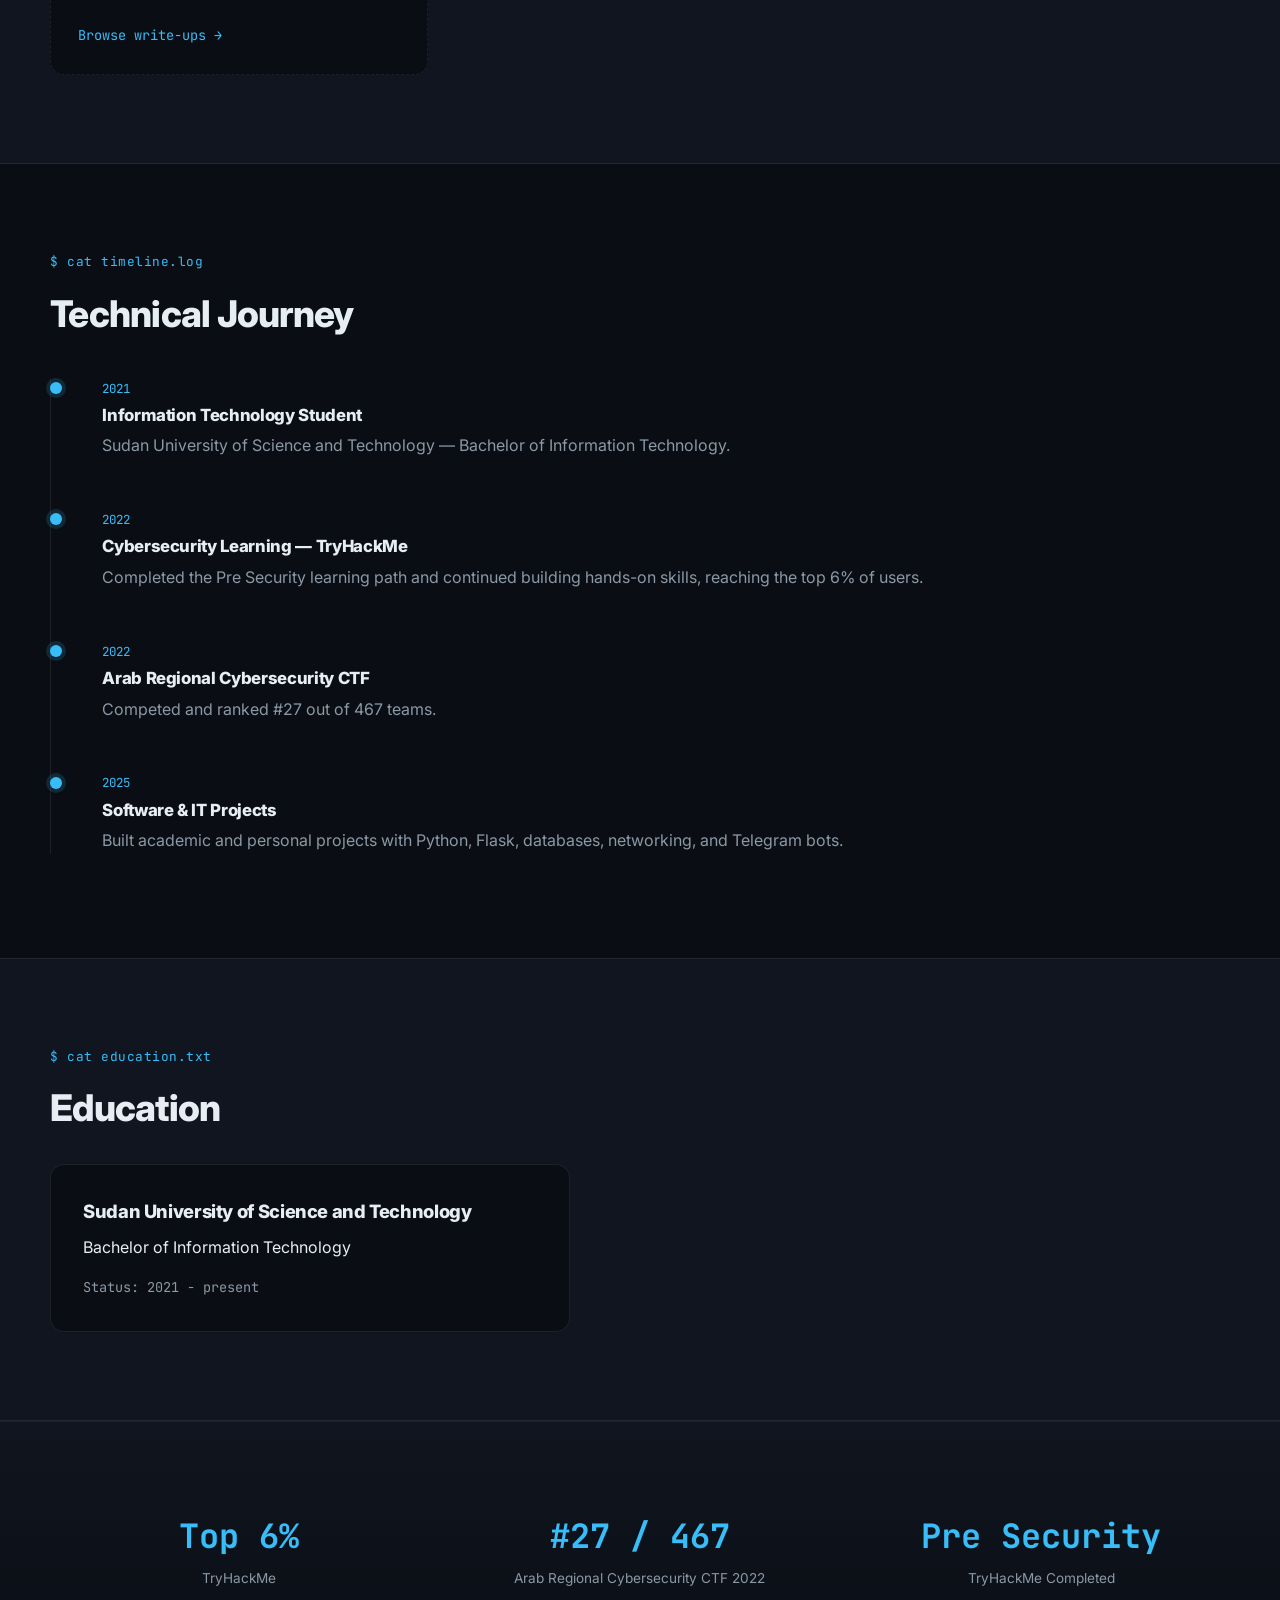
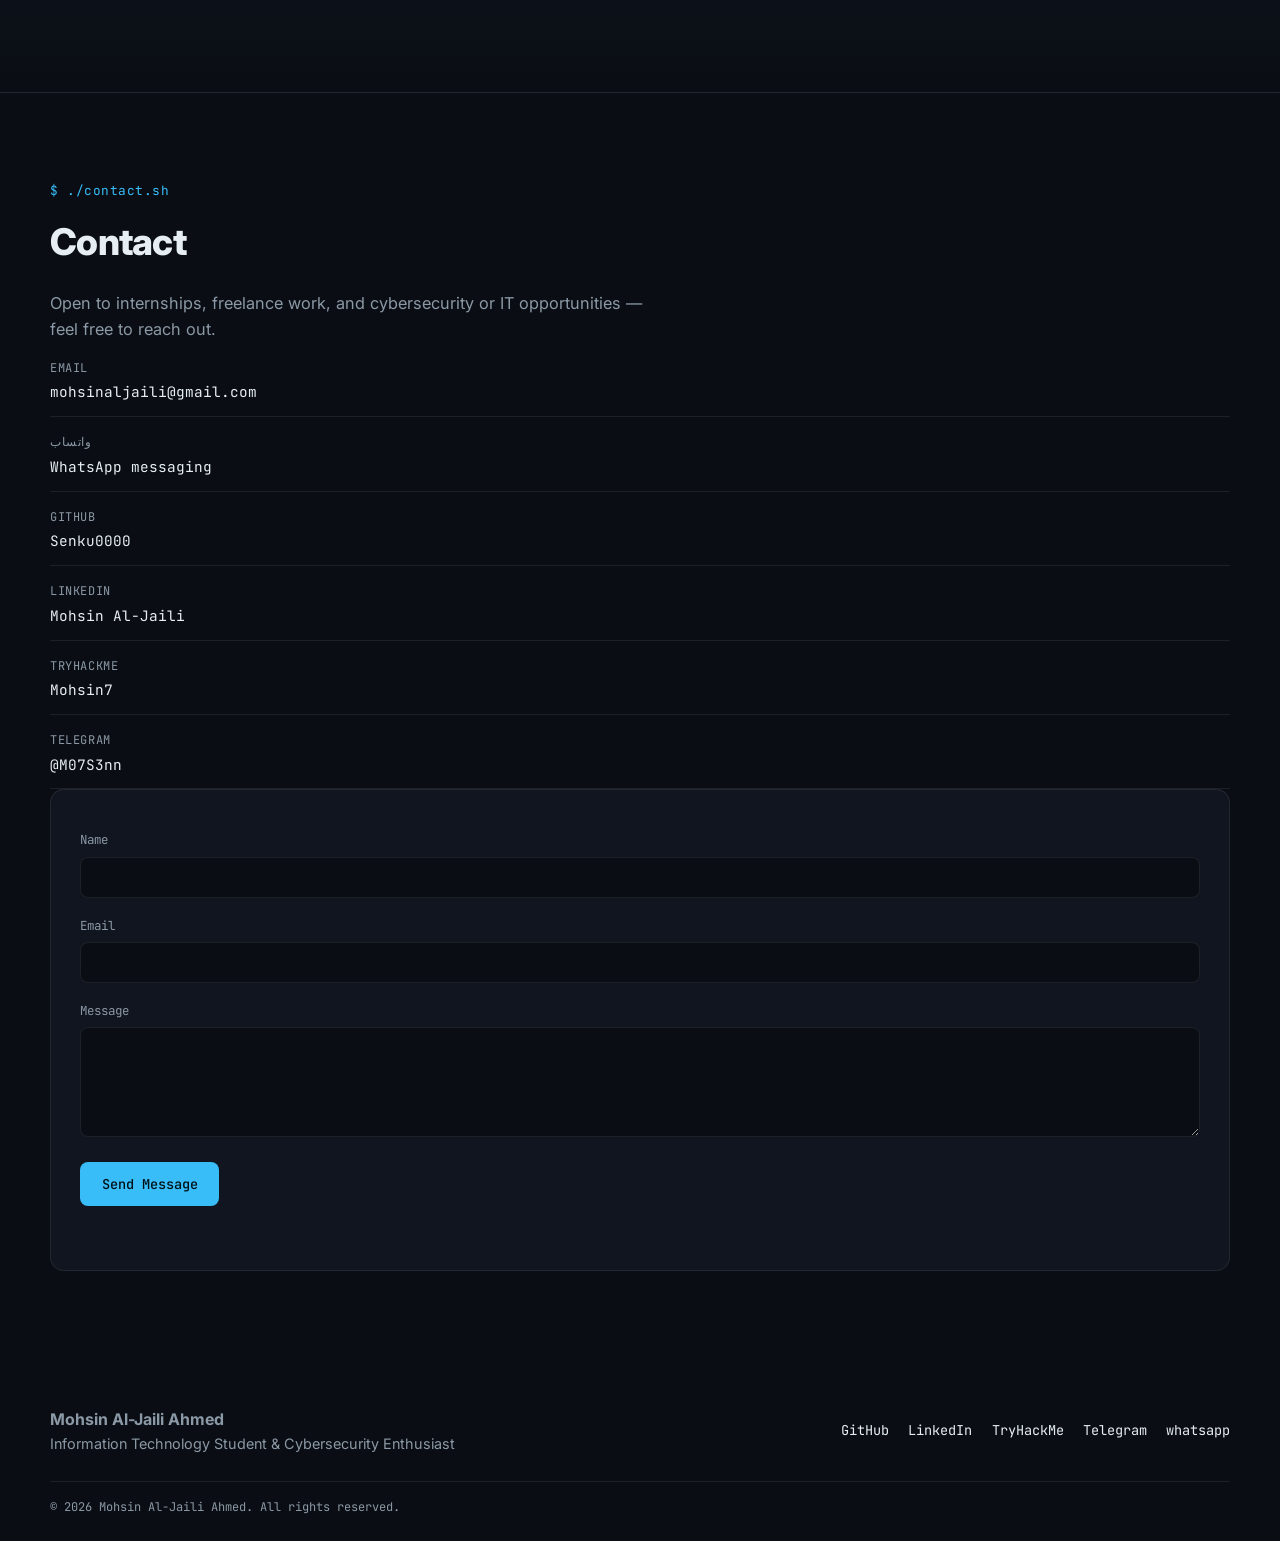
==== commit 5db241dd: "Update index.html" ====
--- a/index.html
+++ b/index.html
@@ -458,6 +458,7 @@
 
           <ul class="contact-list">
         <li><span class="contact-list__label">Email</span><a href="mailto:mohsinaljaili@gmail.com">mohsinaljaili@gmail.com</a></li>
+            <li><span class="contact-list__label">واتساب</span><a href="https://wa.me/249965430971" target="_blank" rel="noopener">WhatsApp messaging</a></li>
         <li><span class="contact-list__label">GitHub</span><a href="https://github.com/Senku0000" target="_blank" rel="noopener">Senku0000</a></li>
         <li><span class="contact-list__label">LinkedIn</span><a href="https://www.linkedin.com/in/mohsin-aljaili" target="_blank" rel="noopener">Mohsin Al-Jaili</a></li>
         <li><span class="contact-list__label">TryHackMe</span><a href="https://tryhackme.com/p/Mohsin7" target="_blank" rel="noopener">Mohsin7</a></li>
@@ -498,6 +499,7 @@
       <a href="https://www.linkedin.com/in/mohsin-aljaili?utm_source=share_via&utm_content=profile&utm_medium=member_android" target="_blank" rel="noopener">LinkedIn</a>
       <a href="https://tryhackme.com/p/Mohsin7" target="_blank" rel="noopener">TryHackMe</a>
       <a href="https://t.me/M07S3nn" target="_blank" rel="noopener">Telegram</a>
+      <a href="https://wa.me/+249965430971" target="_blank" rel="noopener">whatsapp</a>
     </div>
   </div>
   <p class="footer__copy">© 2026 Mohsin Al-Jaili Ahmed. All rights reserved.</p>
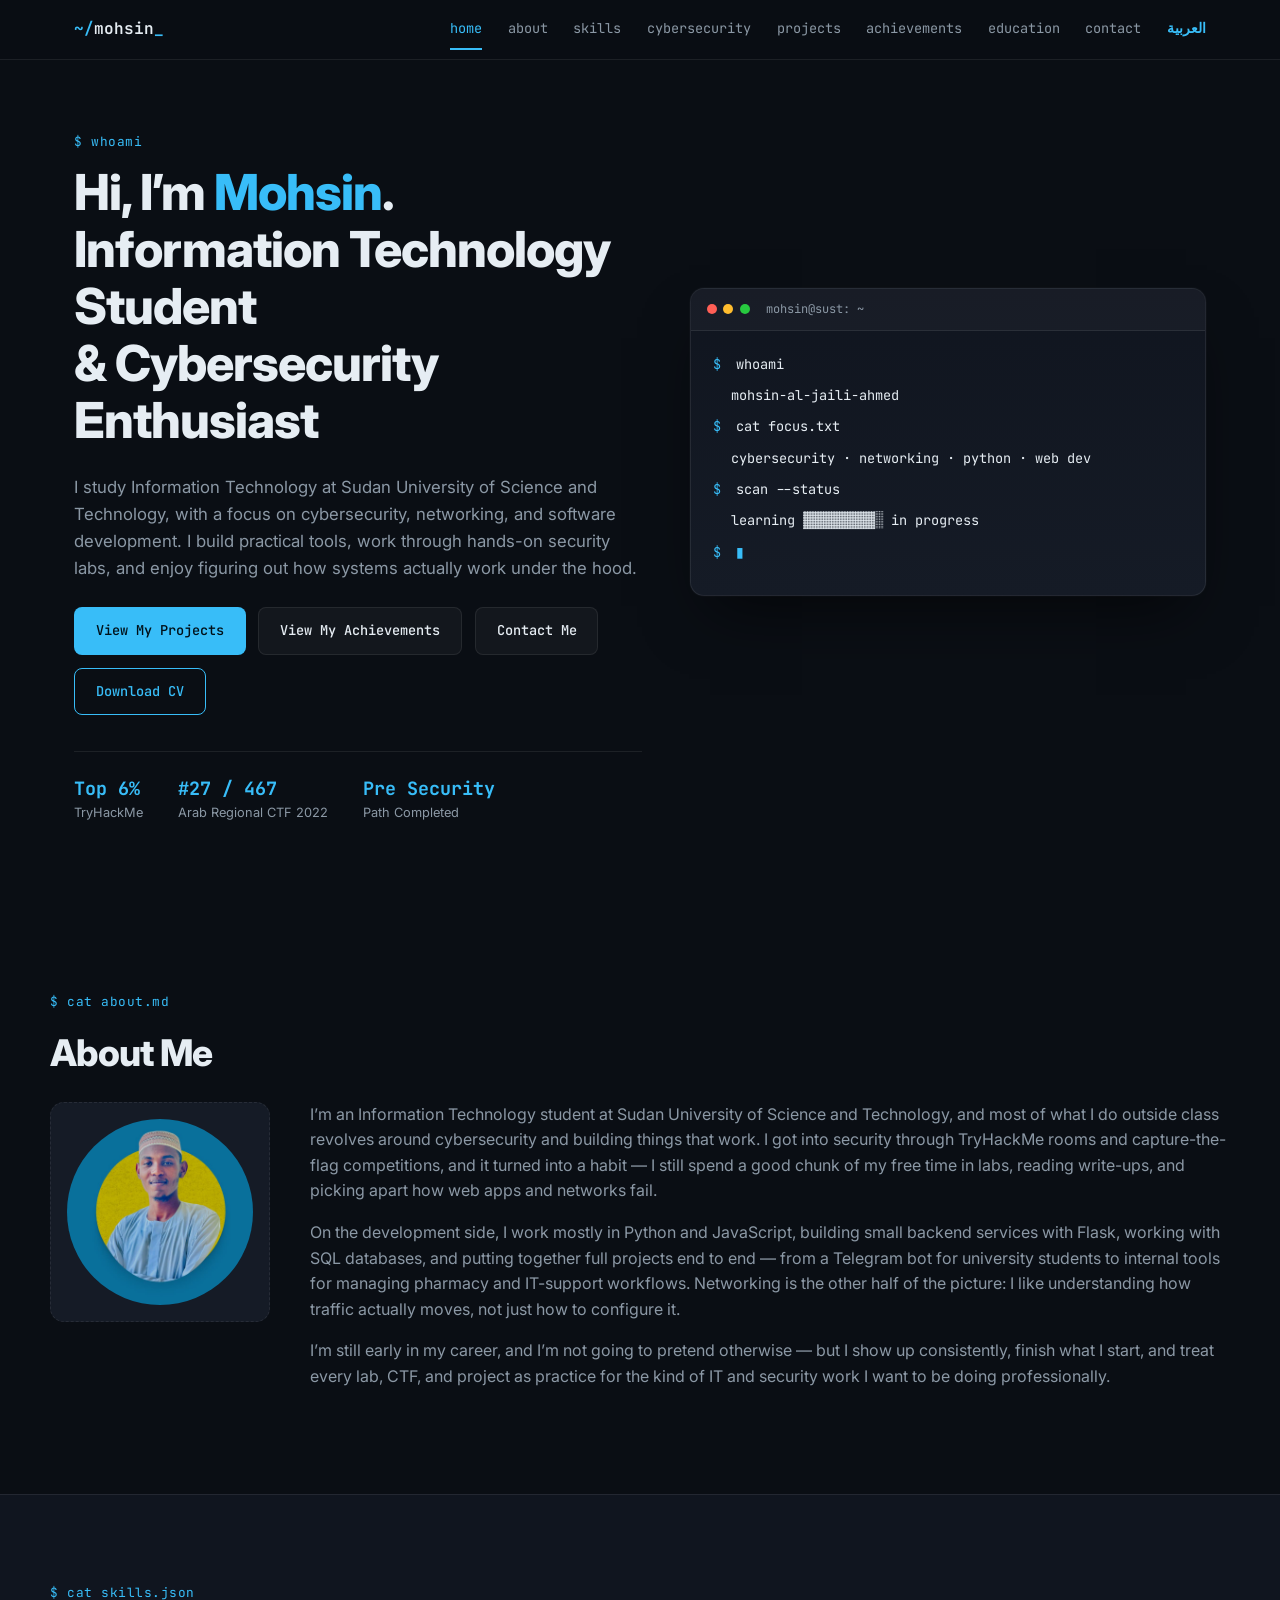
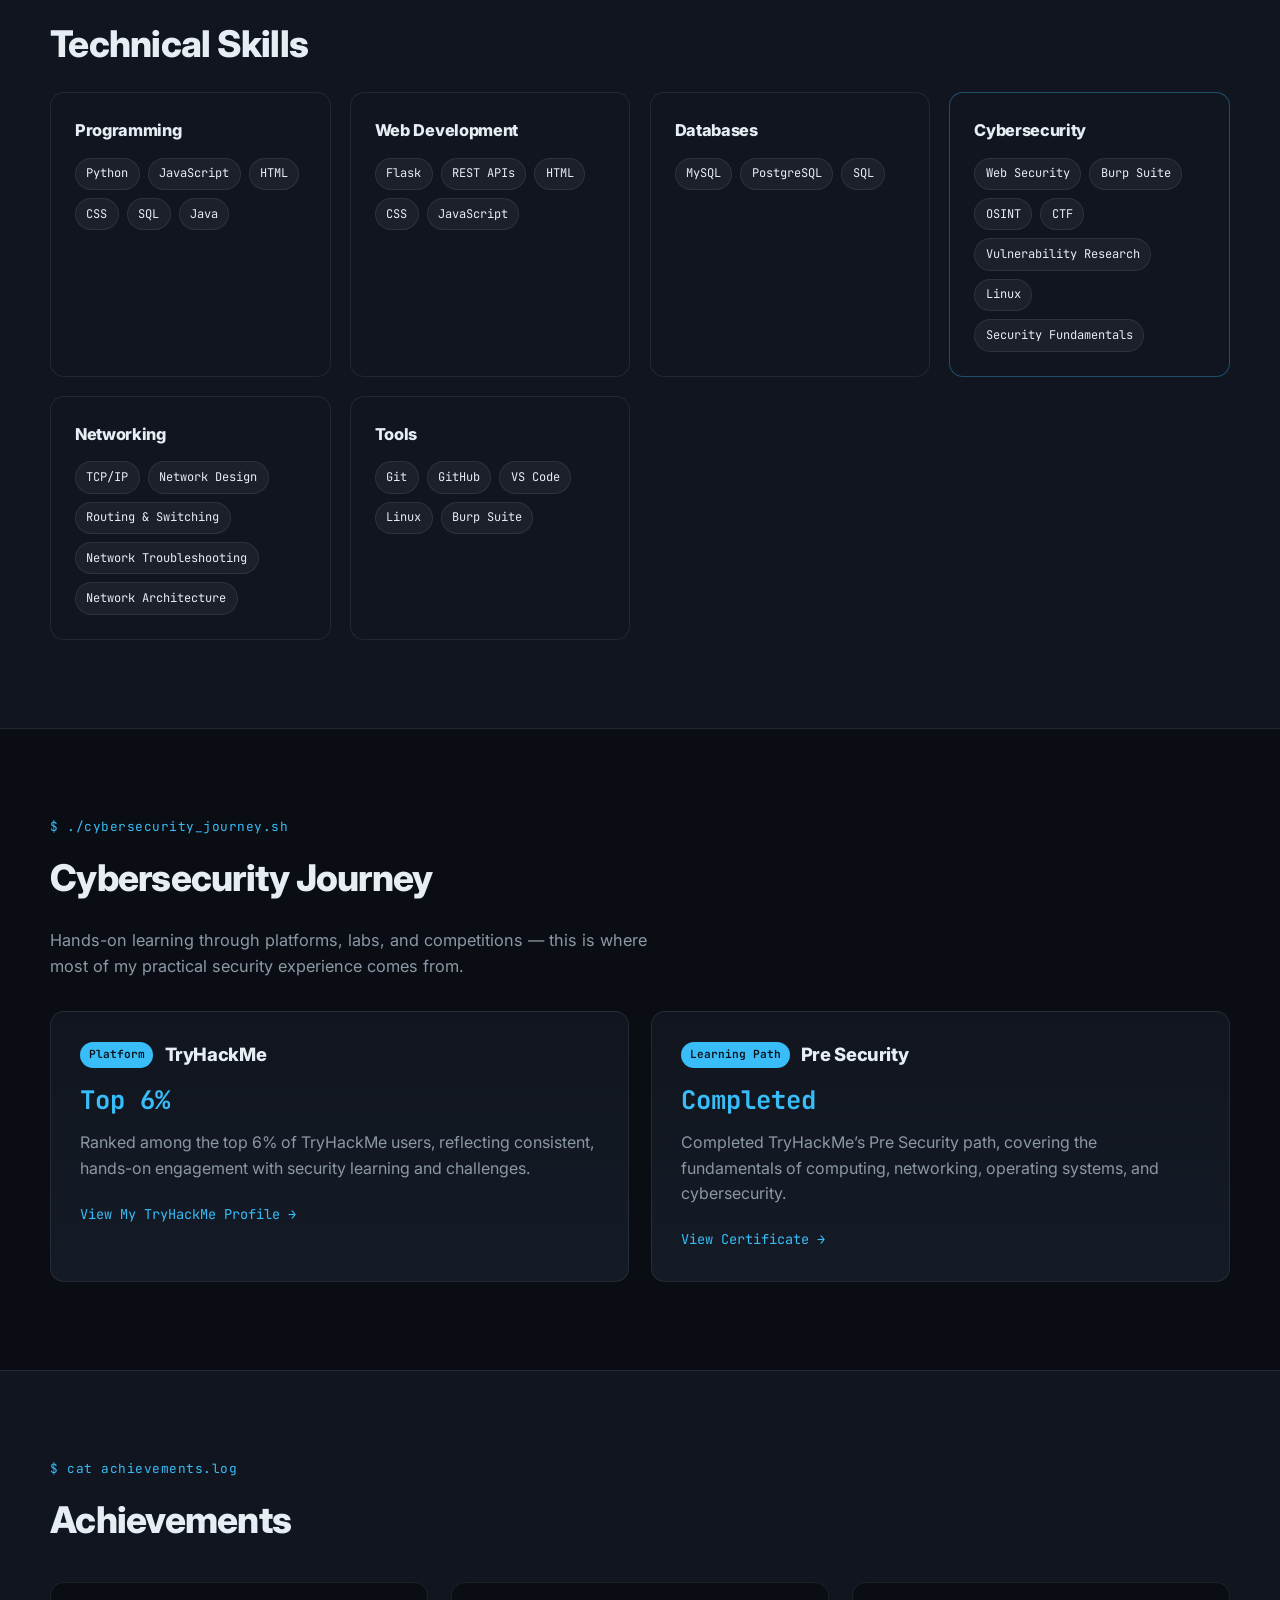
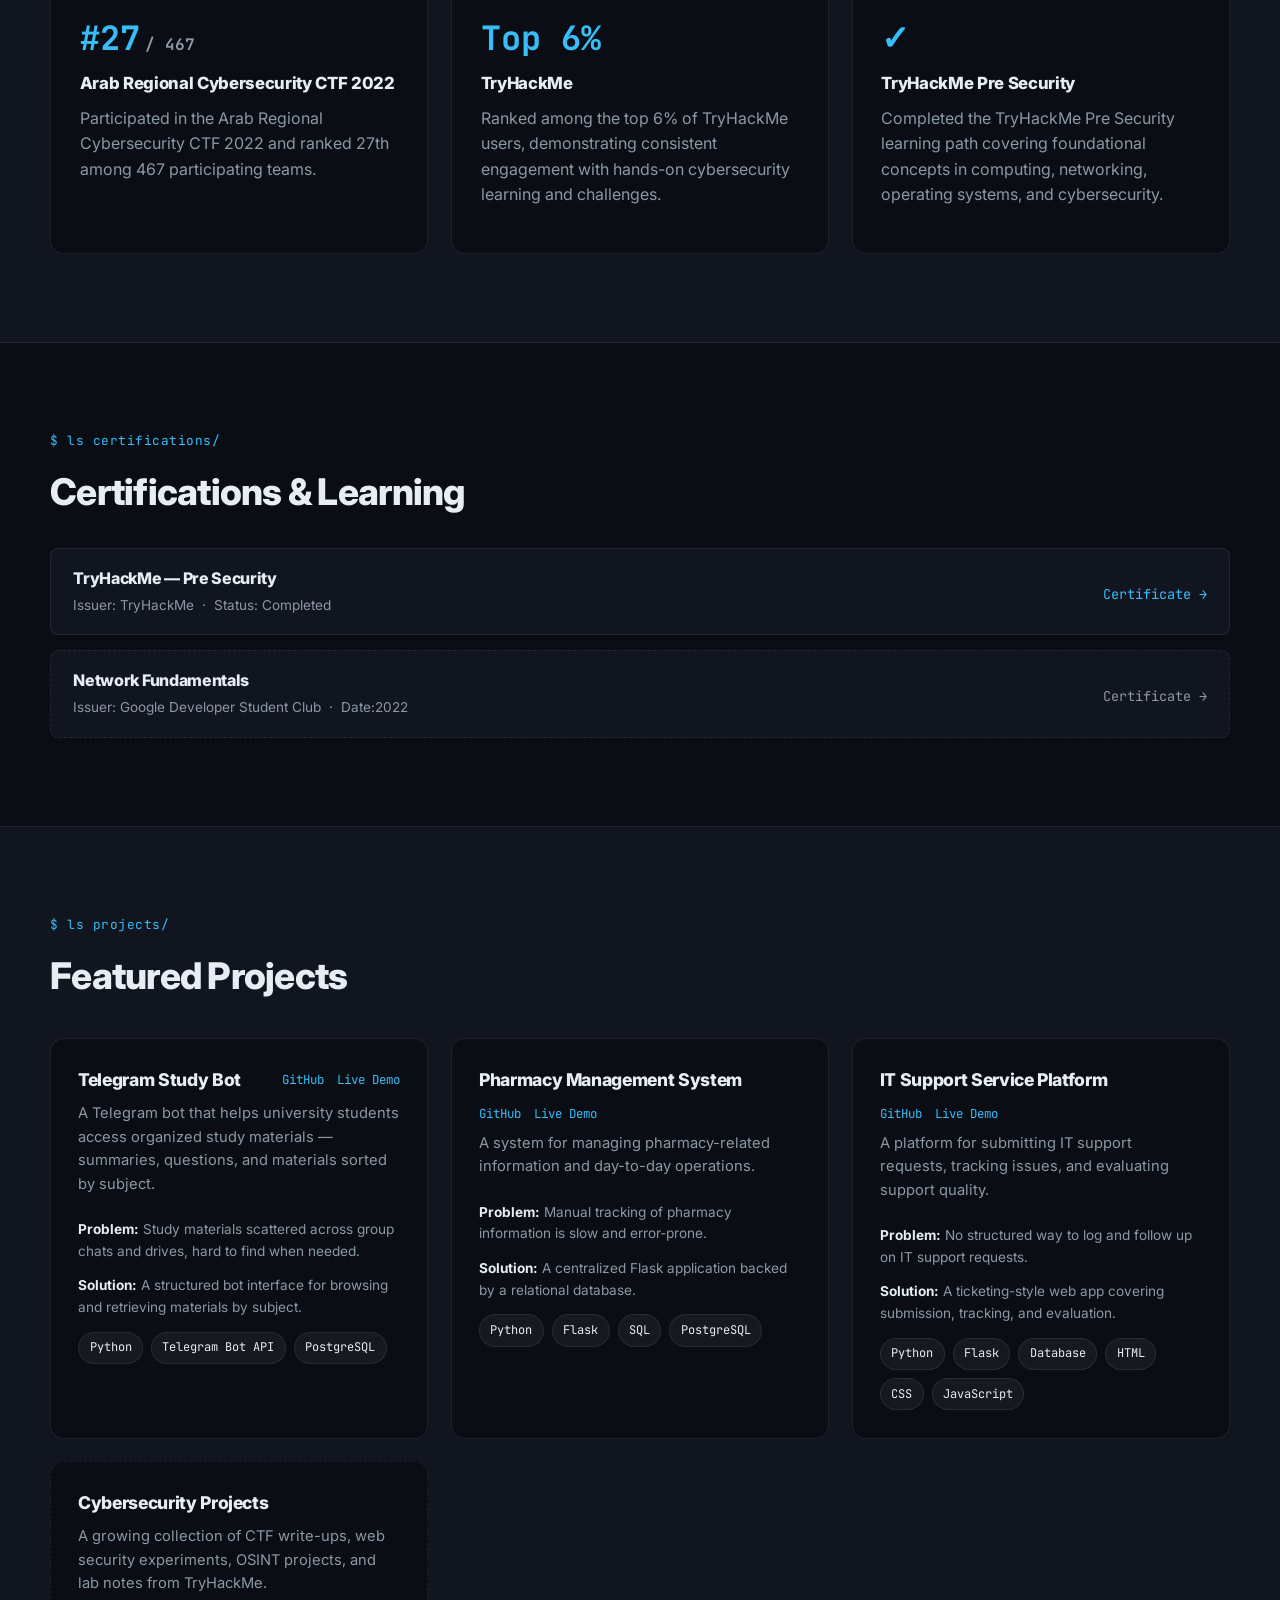
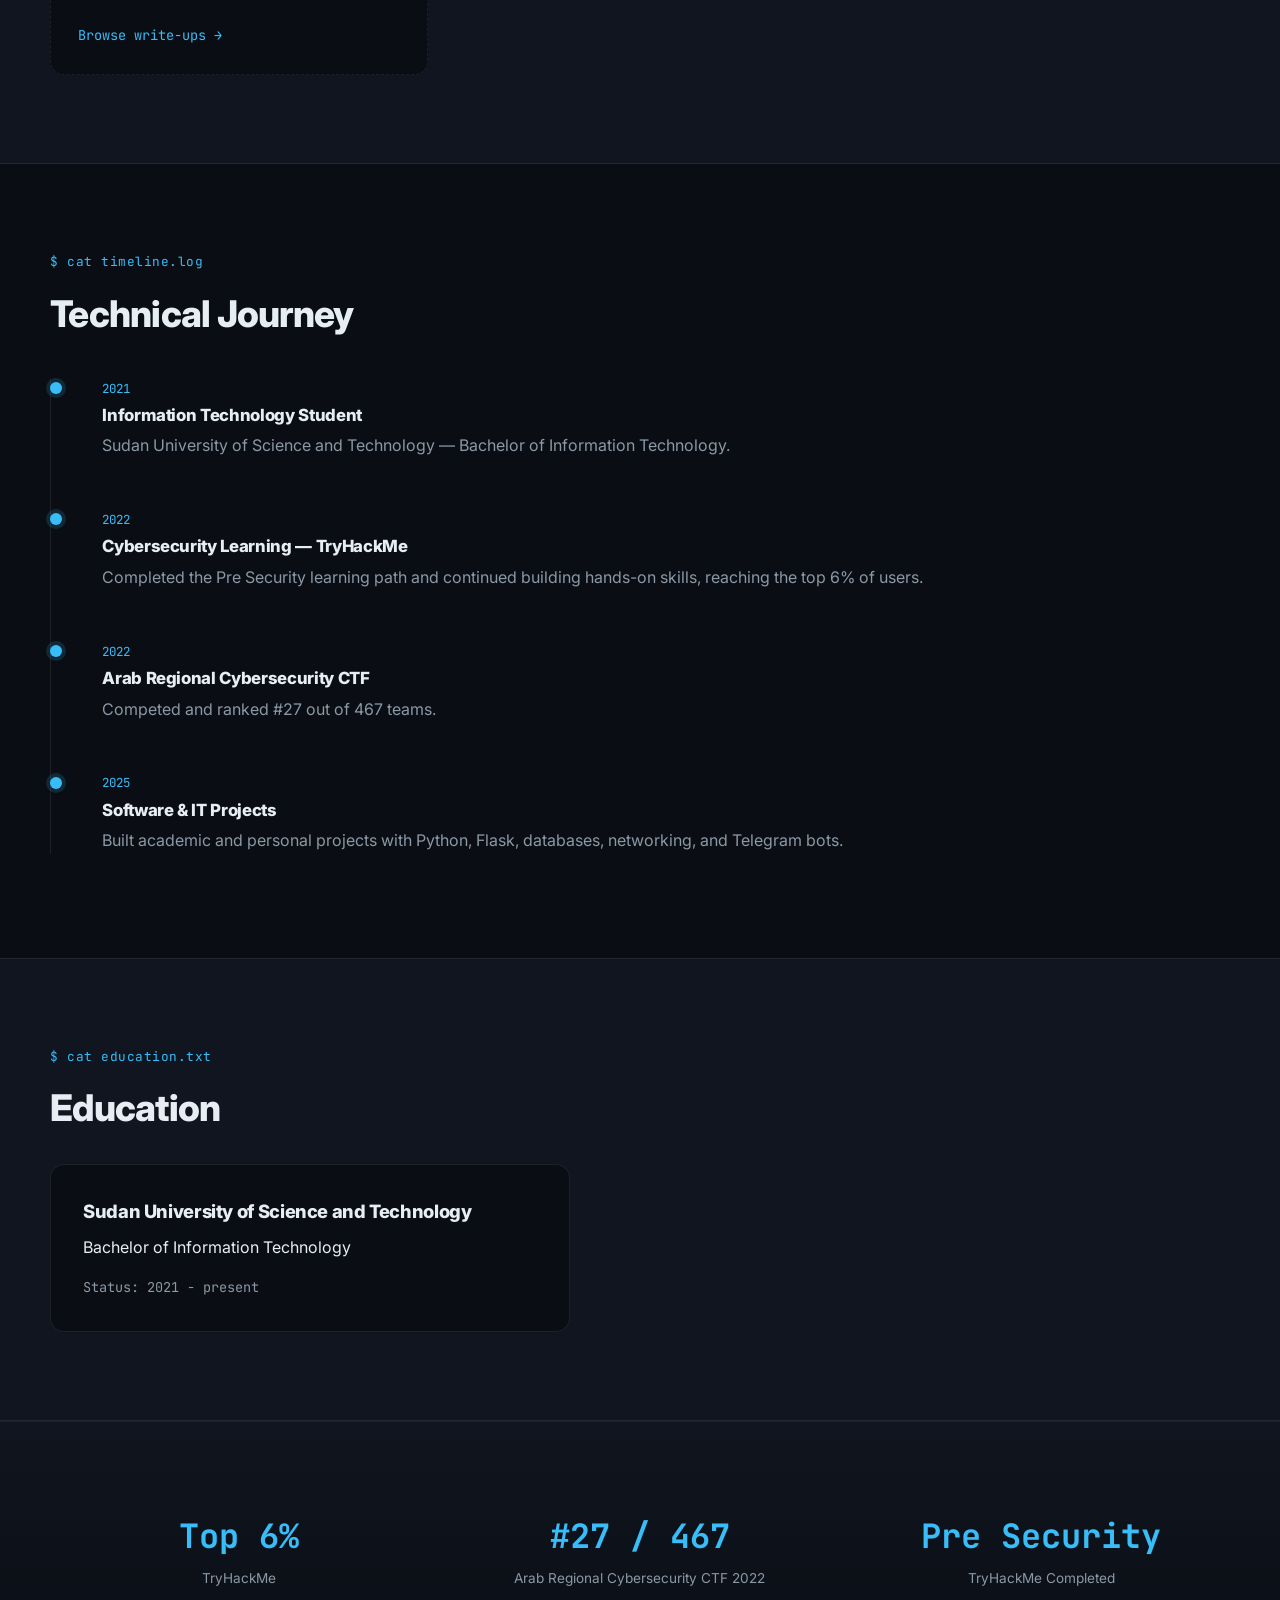
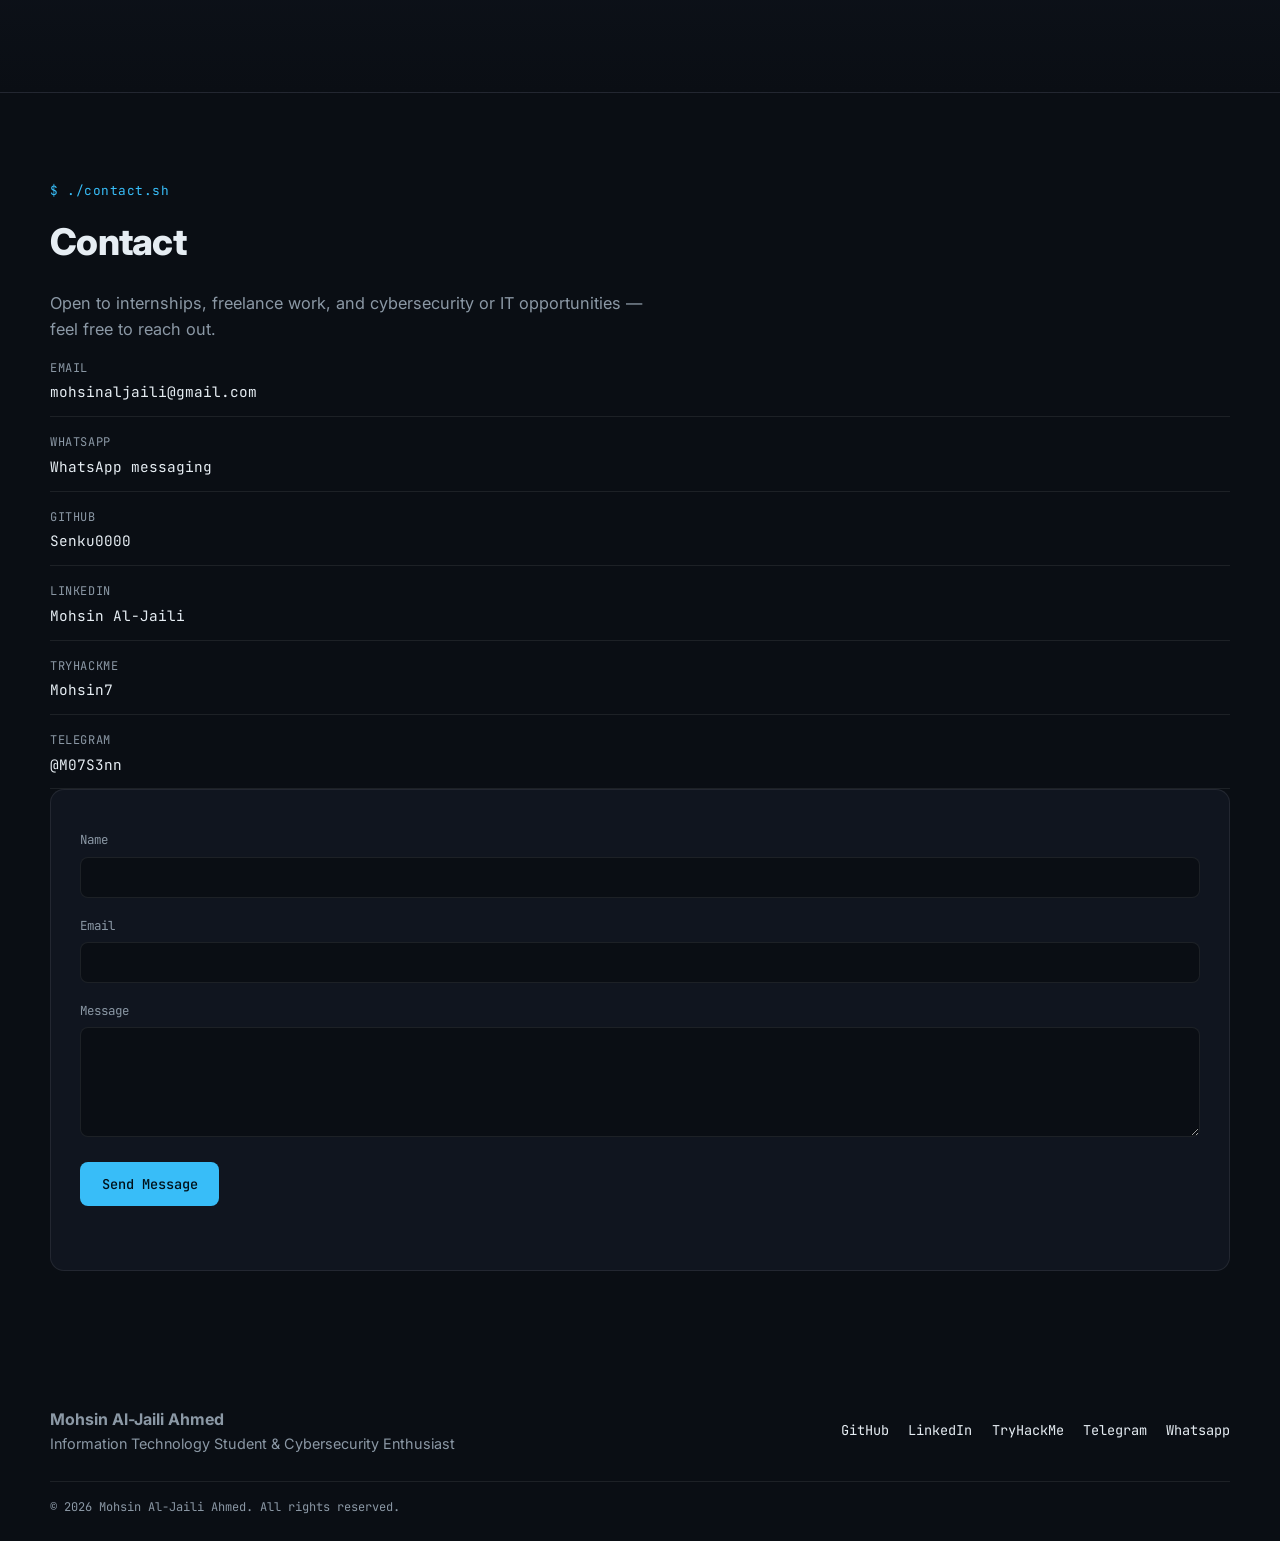
==== commit 15deaf97: "Correct 'واتساب' to 'Whatsapp' in contact list" ====
--- a/index.html
+++ b/index.html
@@ -458,7 +458,7 @@
 
           <ul class="contact-list">
         <li><span class="contact-list__label">Email</span><a href="mailto:mohsinaljaili@gmail.com">mohsinaljaili@gmail.com</a></li>
-            <li><span class="contact-list__label">واتساب</span><a href="https://wa.me/249965430971" target="_blank" rel="noopener">WhatsApp messaging</a></li>
+            <li><span class="contact-list__label">Whatsapp</span><a href="https://wa.me/249965430971" target="_blank" rel="noopener">WhatsApp messaging</a></li>
         <li><span class="contact-list__label">GitHub</span><a href="https://github.com/Senku0000" target="_blank" rel="noopener">Senku0000</a></li>
         <li><span class="contact-list__label">LinkedIn</span><a href="https://www.linkedin.com/in/mohsin-aljaili" target="_blank" rel="noopener">Mohsin Al-Jaili</a></li>
         <li><span class="contact-list__label">TryHackMe</span><a href="https://tryhackme.com/p/Mohsin7" target="_blank" rel="noopener">Mohsin7</a></li>
@@ -499,7 +499,7 @@
       <a href="https://www.linkedin.com/in/mohsin-aljaili?utm_source=share_via&utm_content=profile&utm_medium=member_android" target="_blank" rel="noopener">LinkedIn</a>
       <a href="https://tryhackme.com/p/Mohsin7" target="_blank" rel="noopener">TryHackMe</a>
       <a href="https://t.me/M07S3nn" target="_blank" rel="noopener">Telegram</a>
-      <a href="https://wa.me/+249965430971" target="_blank" rel="noopener">whatsapp</a>
+      <a href="https://wa.me/+249965430971" target="_blank" rel="noopener">Whatsapp</a>
     </div>
   </div>
   <p class="footer__copy">© 2026 Mohsin Al-Jaili Ahmed. All rights reserved.</p>
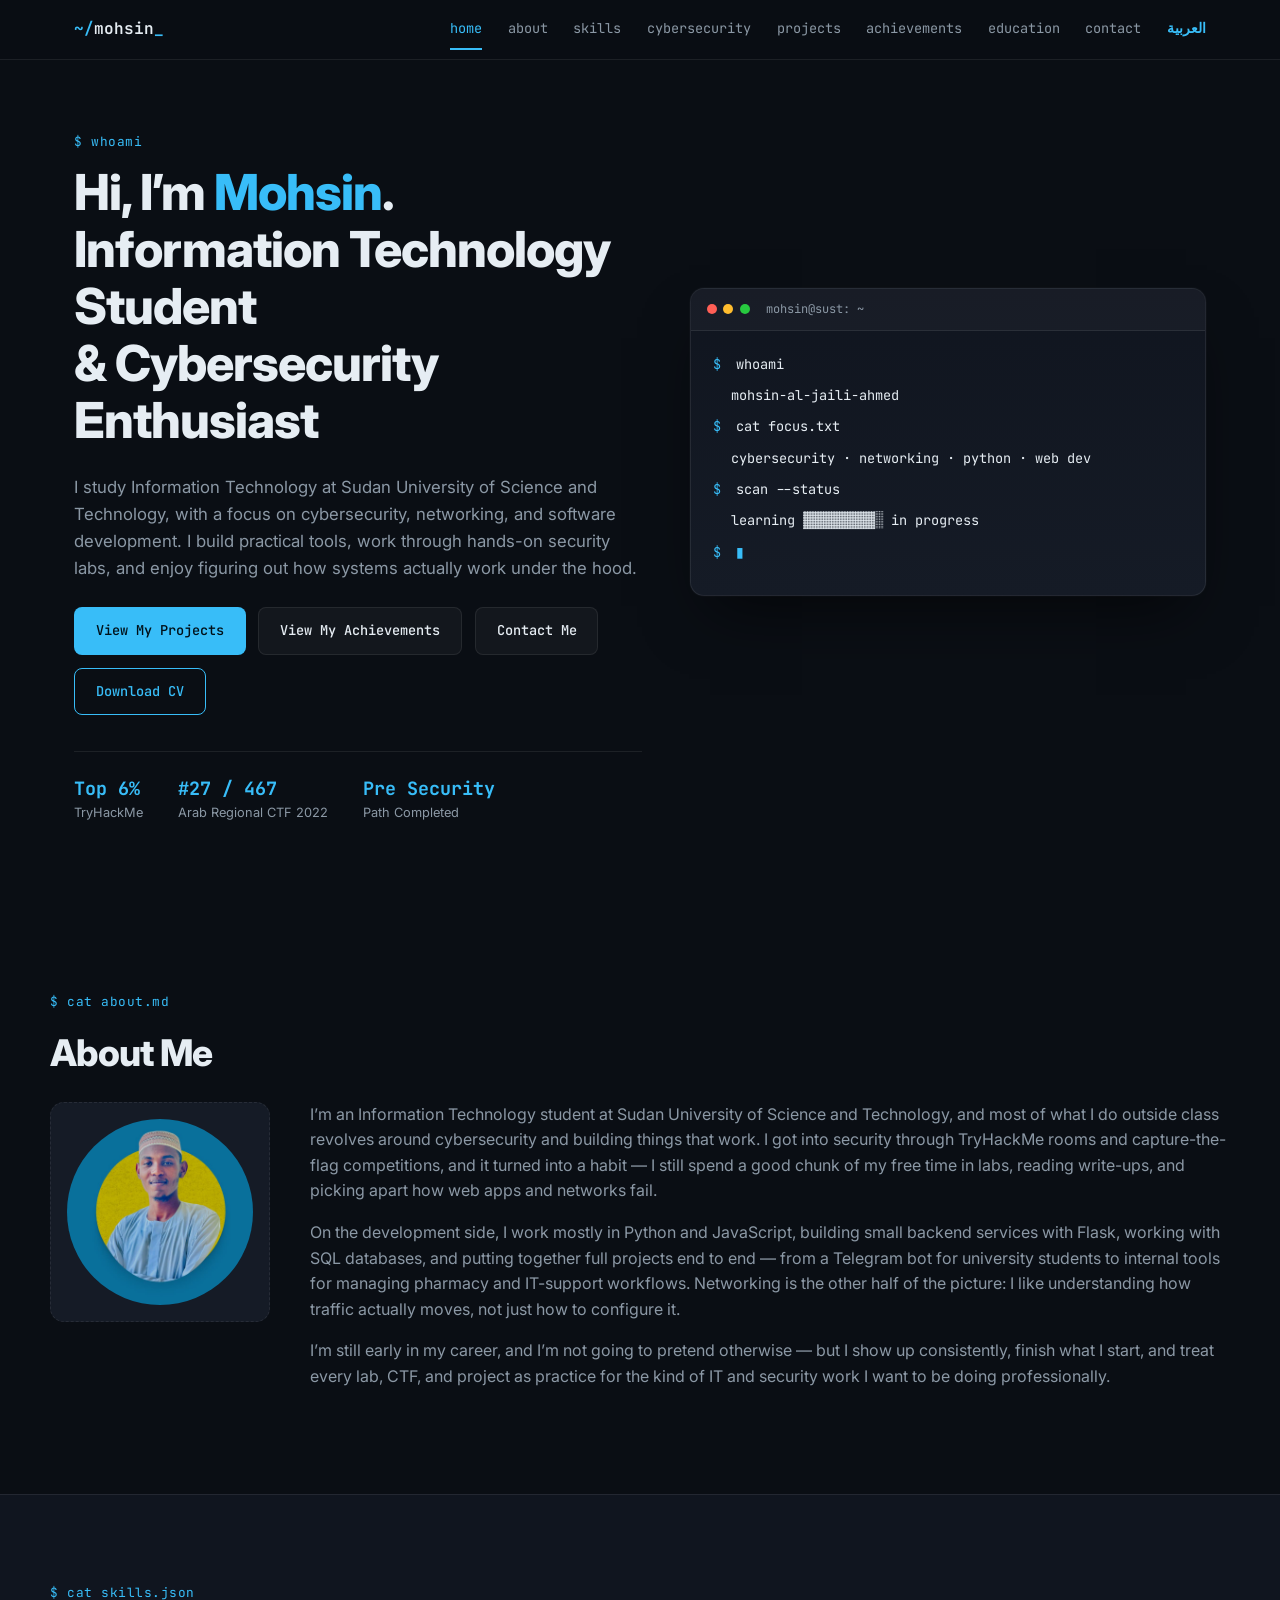
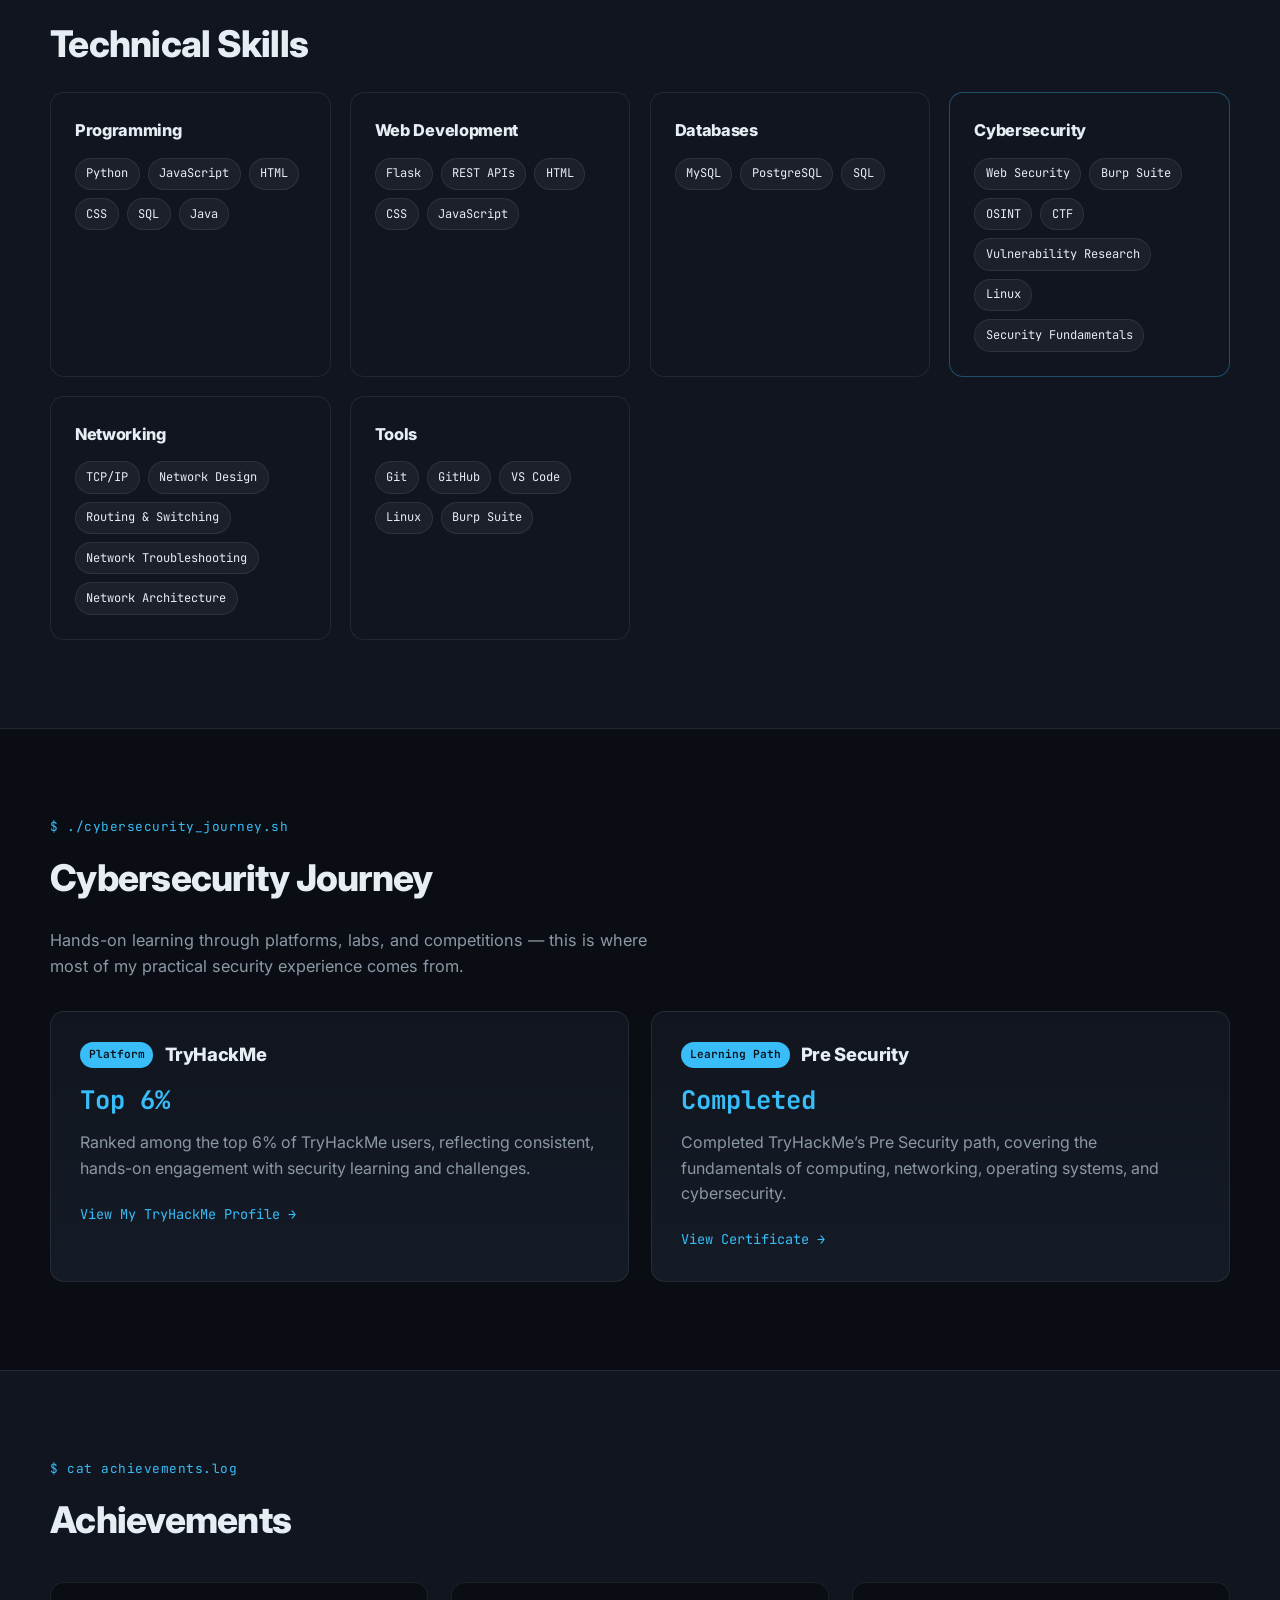
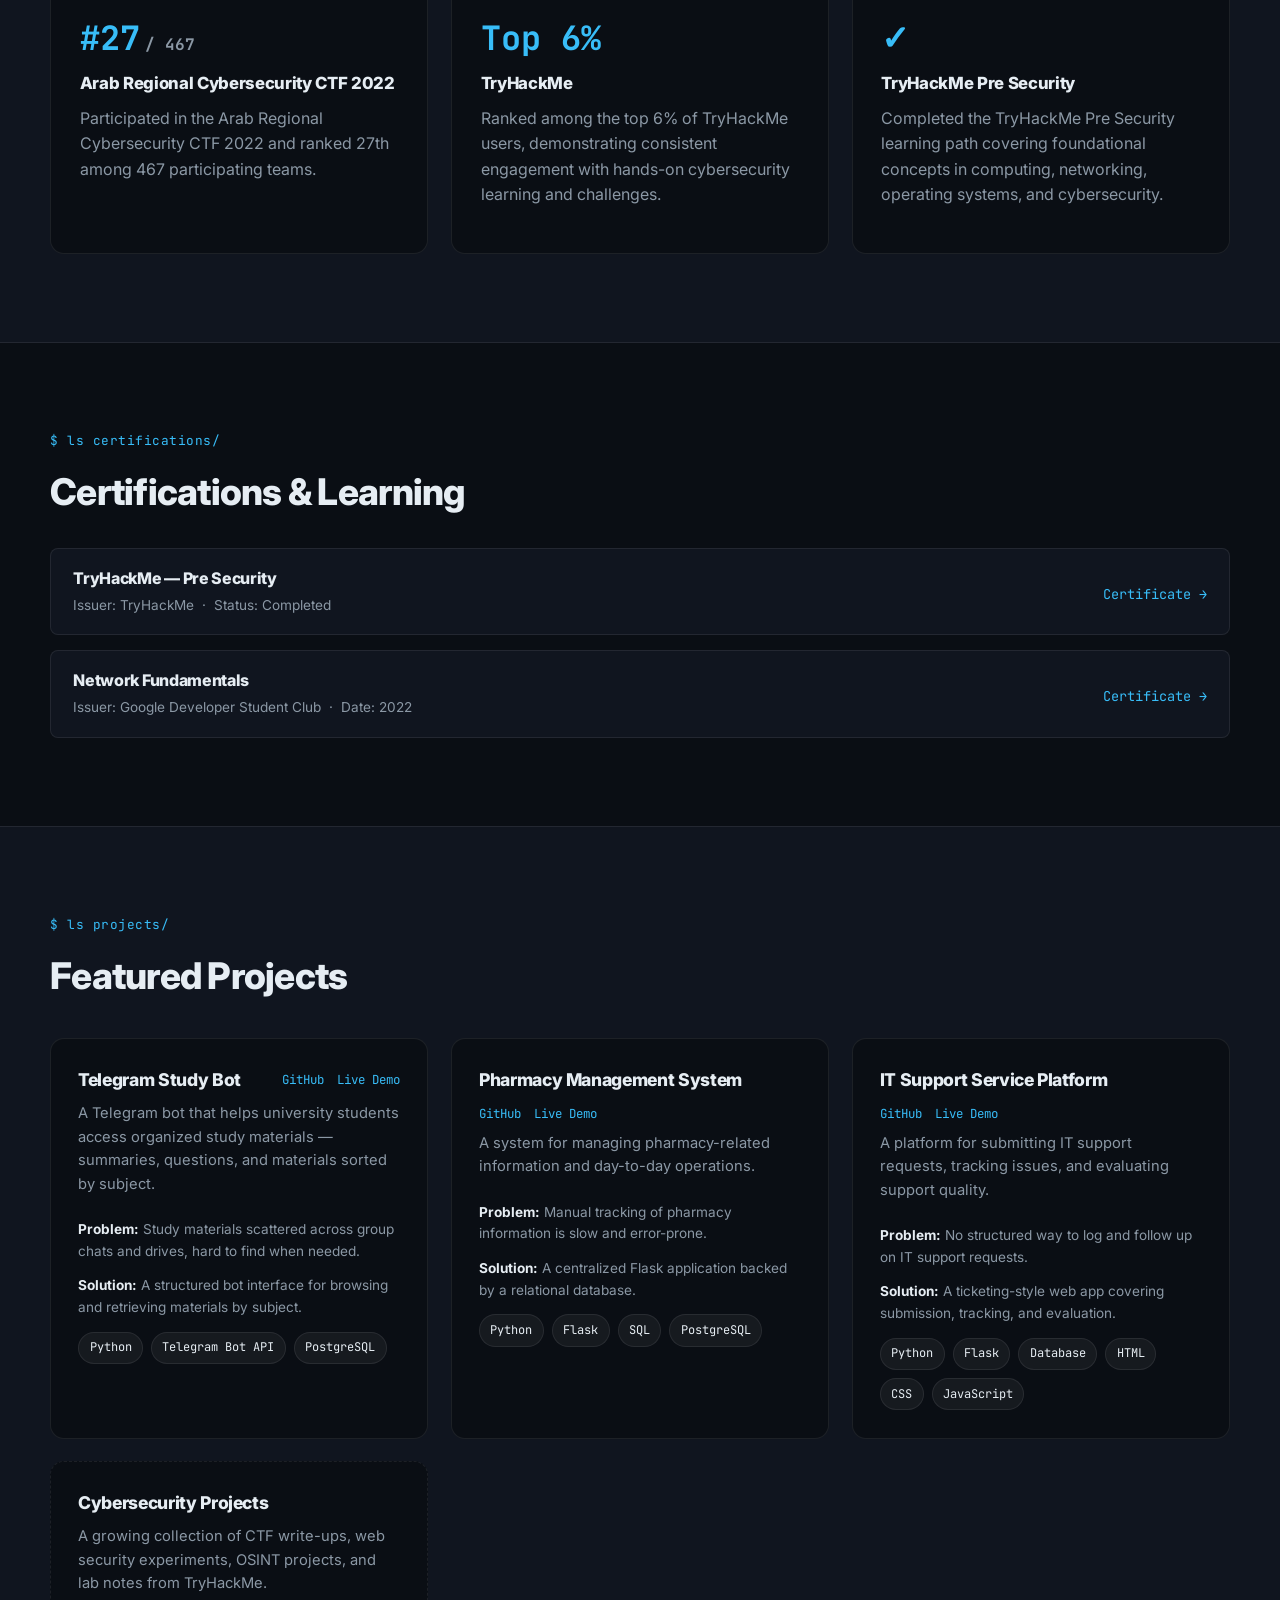
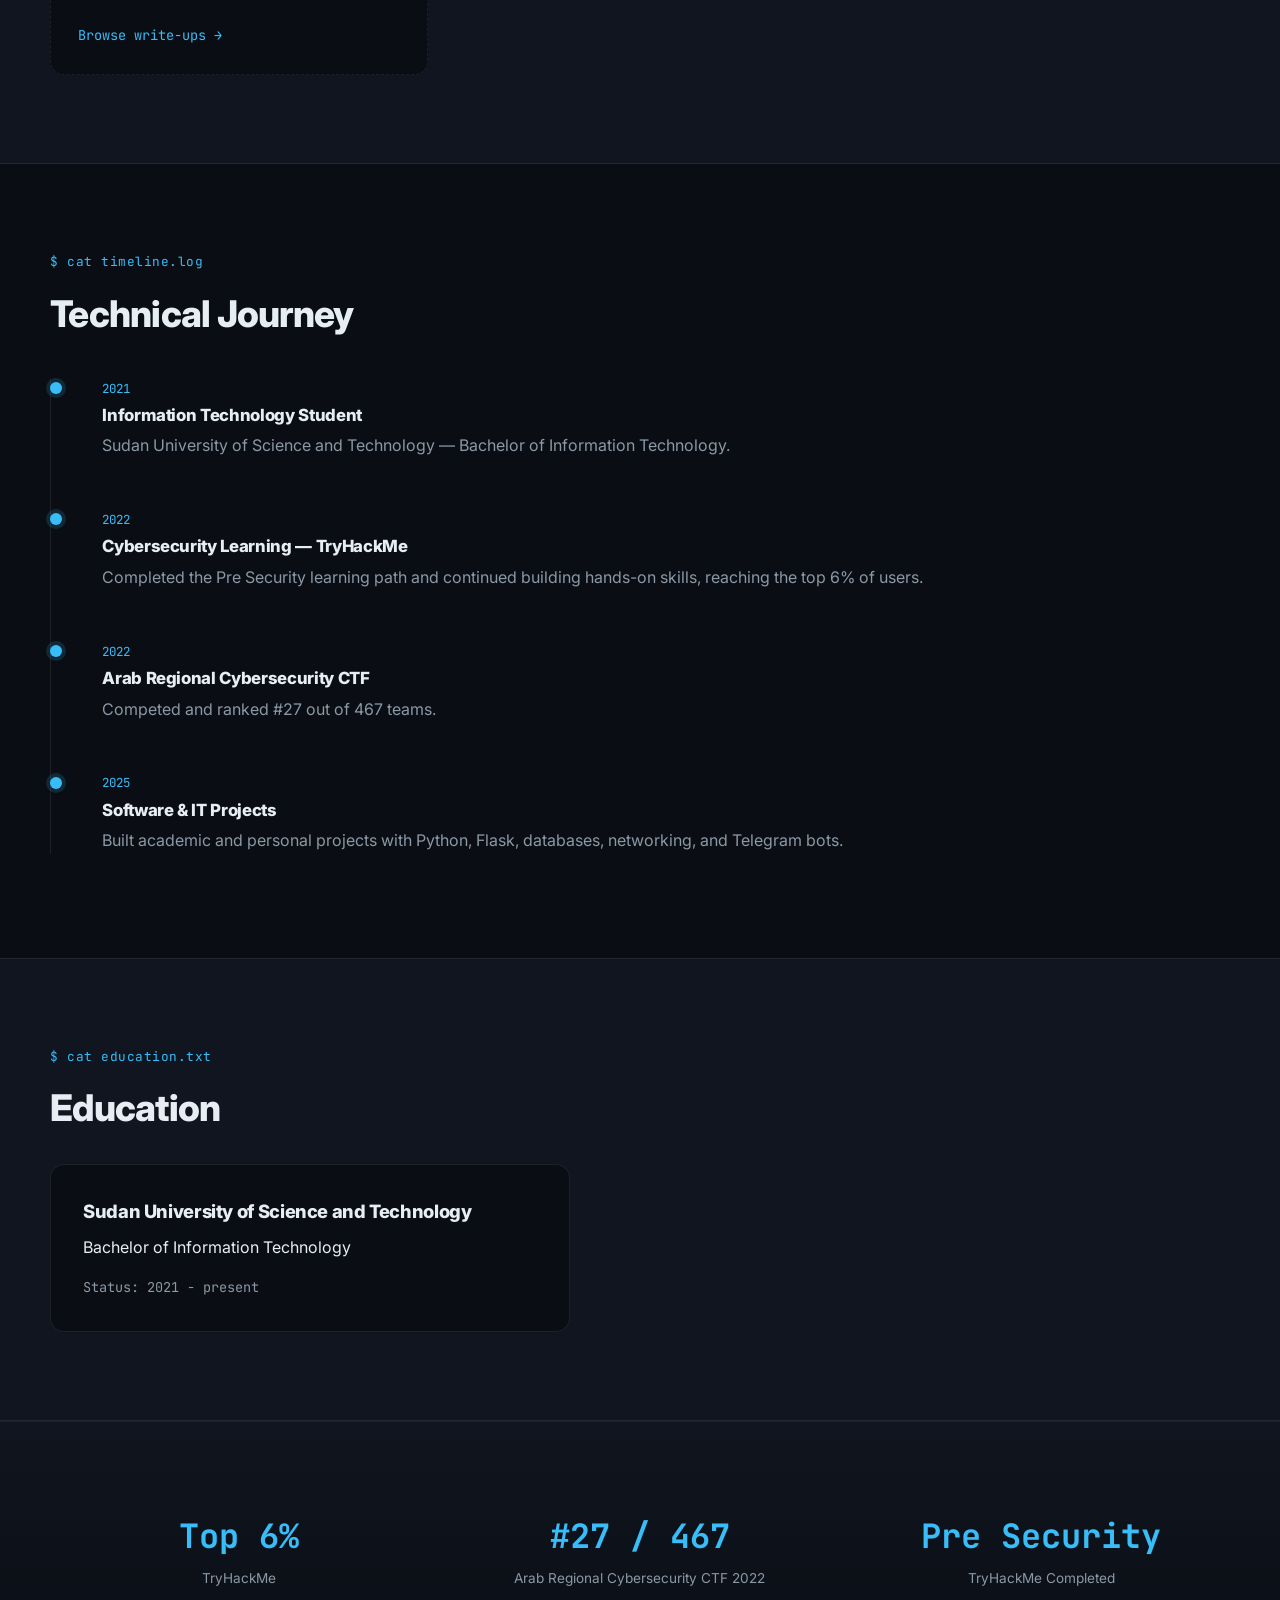
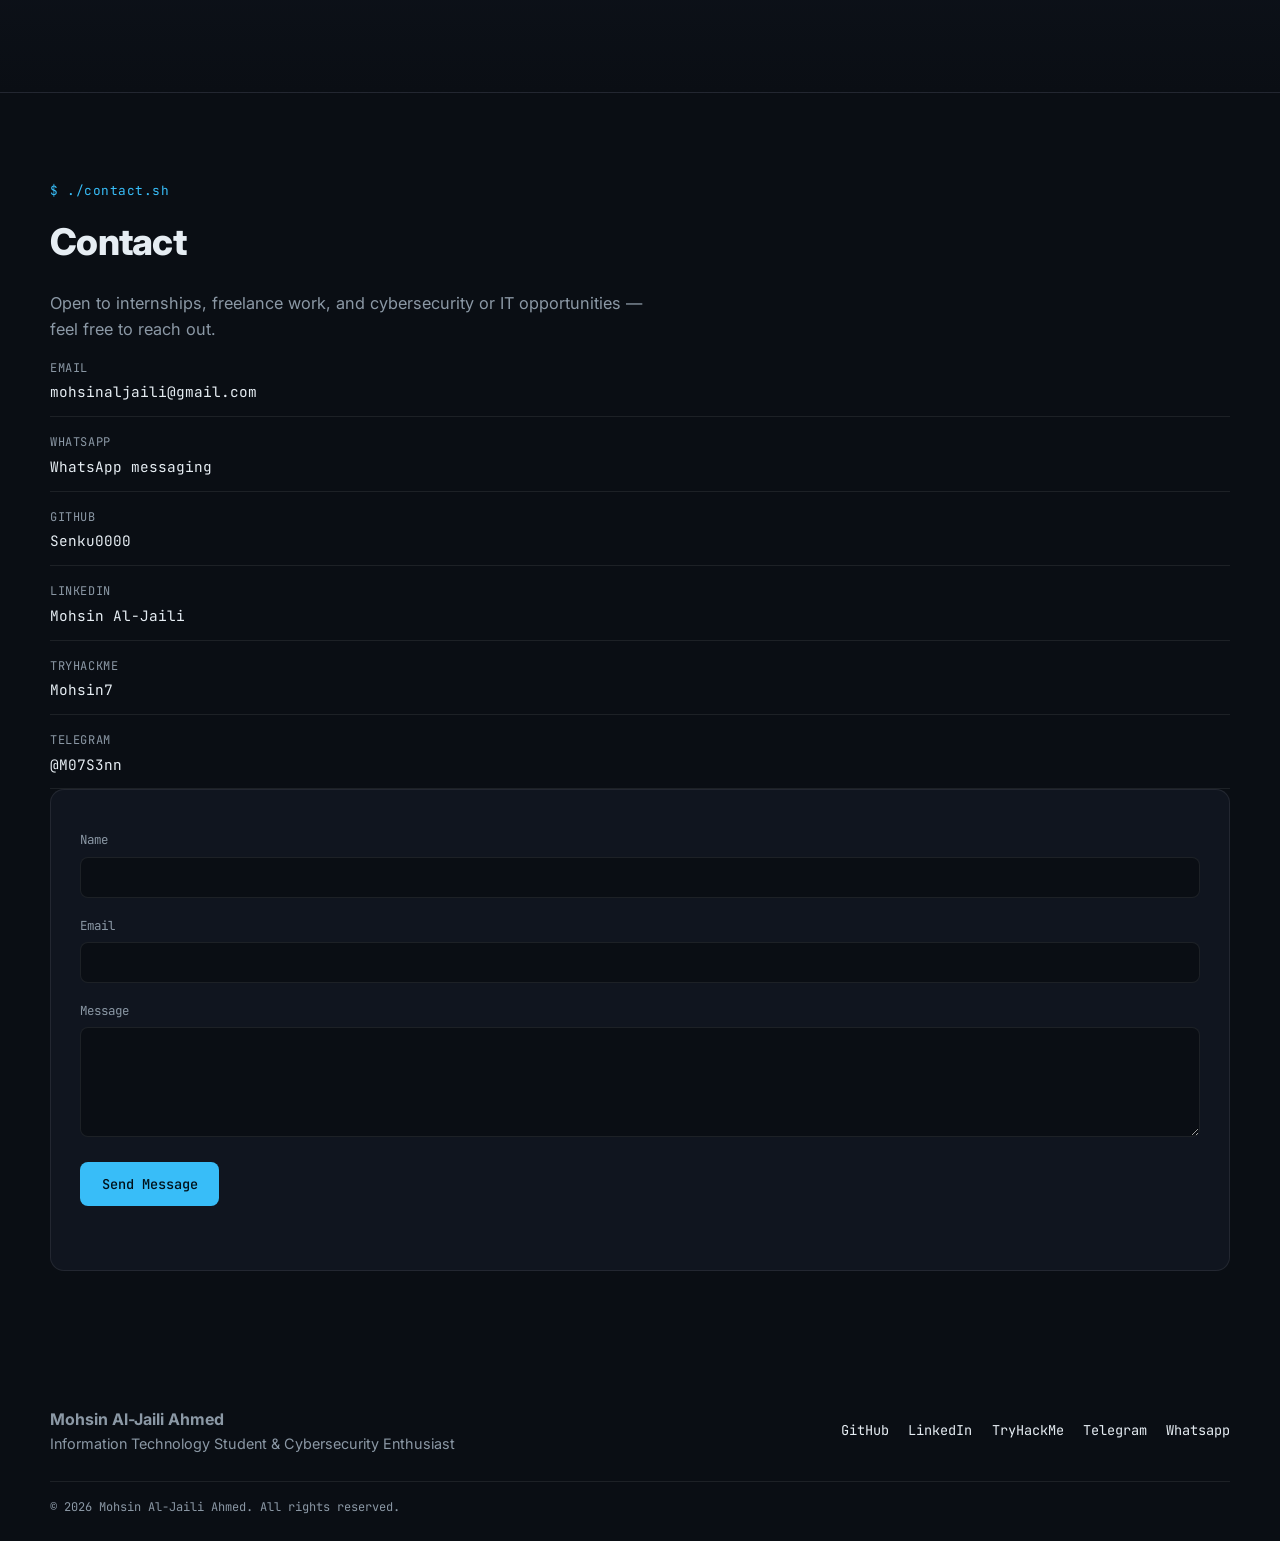
==== commit 3e6a835e: "Update Network Fundamentals certificate entry" ====
--- a/index.html
+++ b/index.html
@@ -299,13 +299,14 @@
         </div>
         <a class="link-arrow" href="https://drive.google.com/file/d/1_4Rp2VPPave5AH8jGR5t20EPFY5YG9bf/view?usp=drivesdk" target="_blank" rel="noopener">Certificate →</a>
       </li>
-      <li class="cert-row cert-row--empty">
-        <div class="cert-row__main">
-          <h3>Network Fundamentals</h3>
-          <p>Issuer: Google Developer Student Club &nbsp;·&nbsp; Date:2022 </p>
-        </div>
-        <a class="link-arrow link-arrow--muted" href="https://drive.google.com/file/d/17rDhsbnfb0pSf8LNN2FKCPuWUJhDj4h3/view?usp=drivesdk" target="_blank" rel="noopener">Certificate →</a>
+      <li class="cert-row">
+  <div class="cert-row__main">
+    <h3>Network Fundamentals</h3>
+    <p>Issuer: Google Developer Student Club &nbsp;·&nbsp; Date: 2022</p>
+  </div>
+  <a class="link-arrow" href="https://drive.google.com/file/d/17rDhsbnfb0pSf8LNN2FKCPuWUJhDj4h3/view?usp=drivesdk">Certificate →</a>
       </li>
+      
     </ul>
     
   </div>
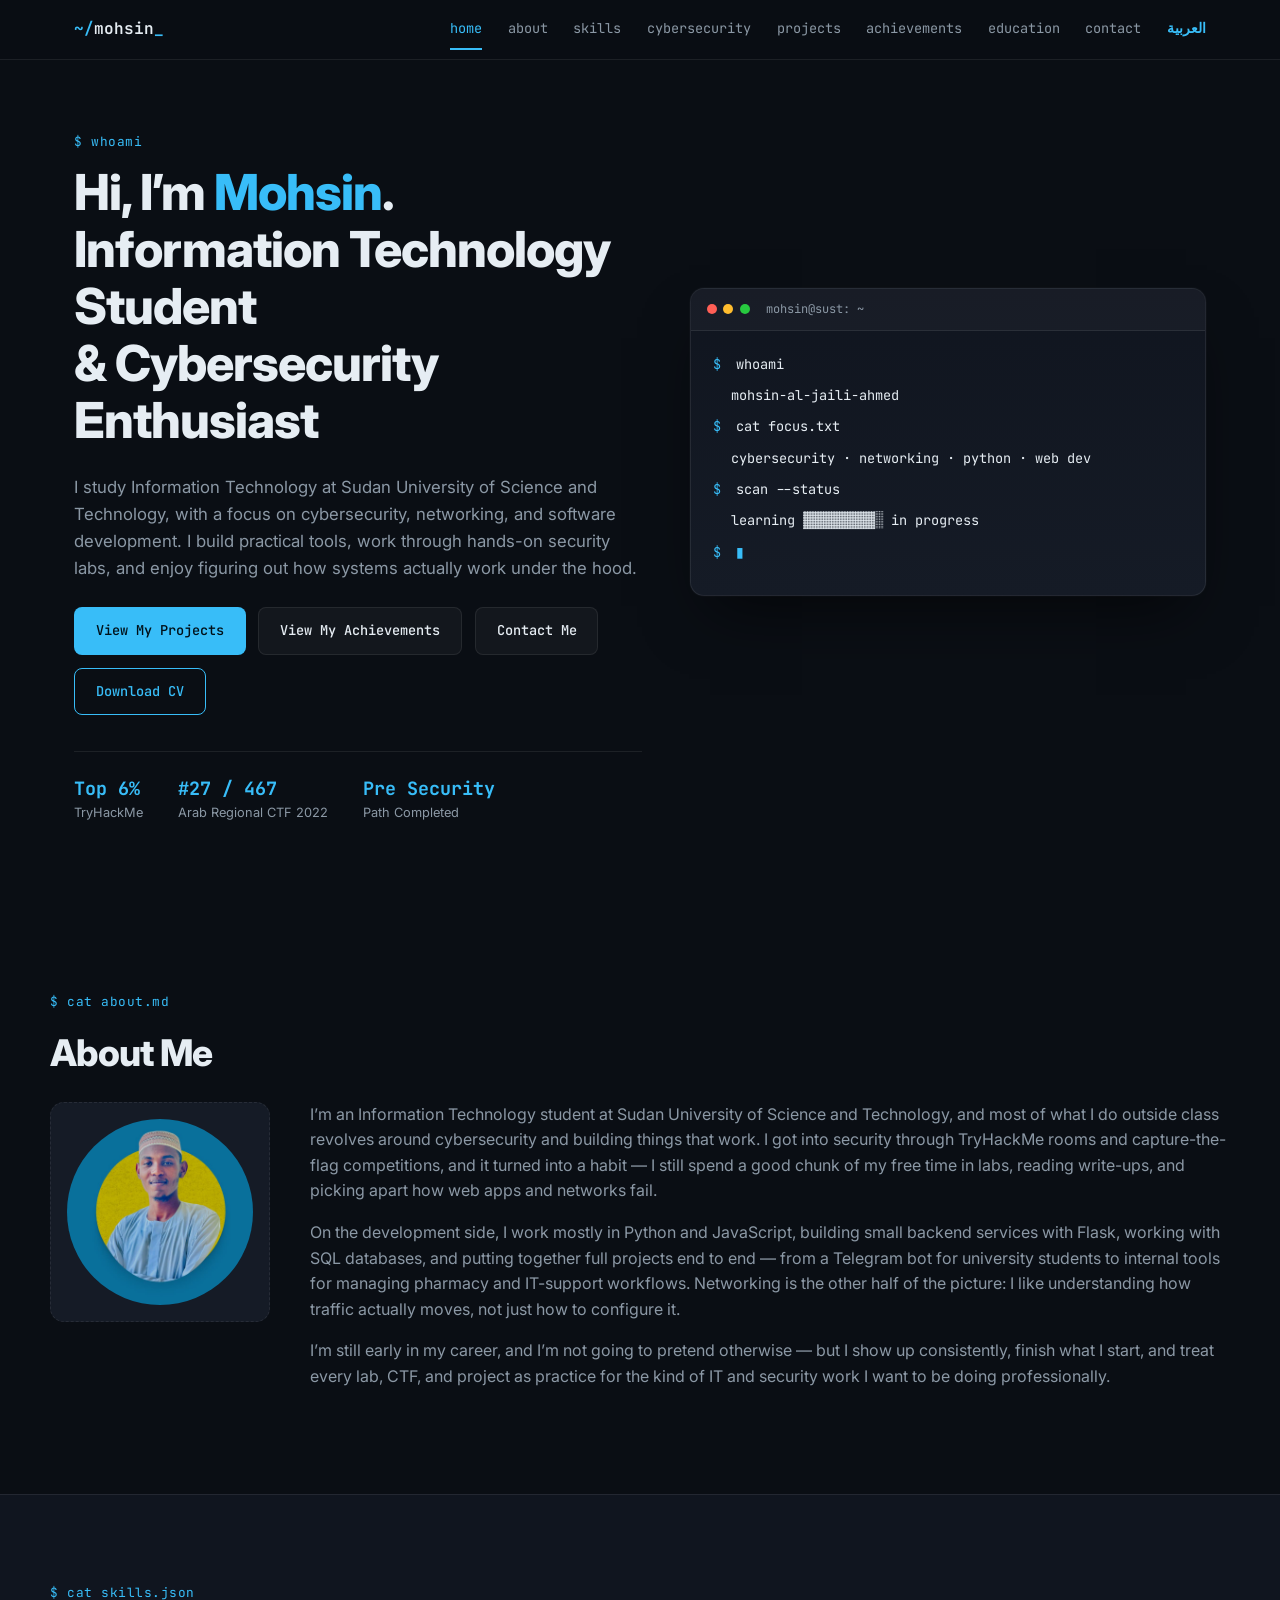
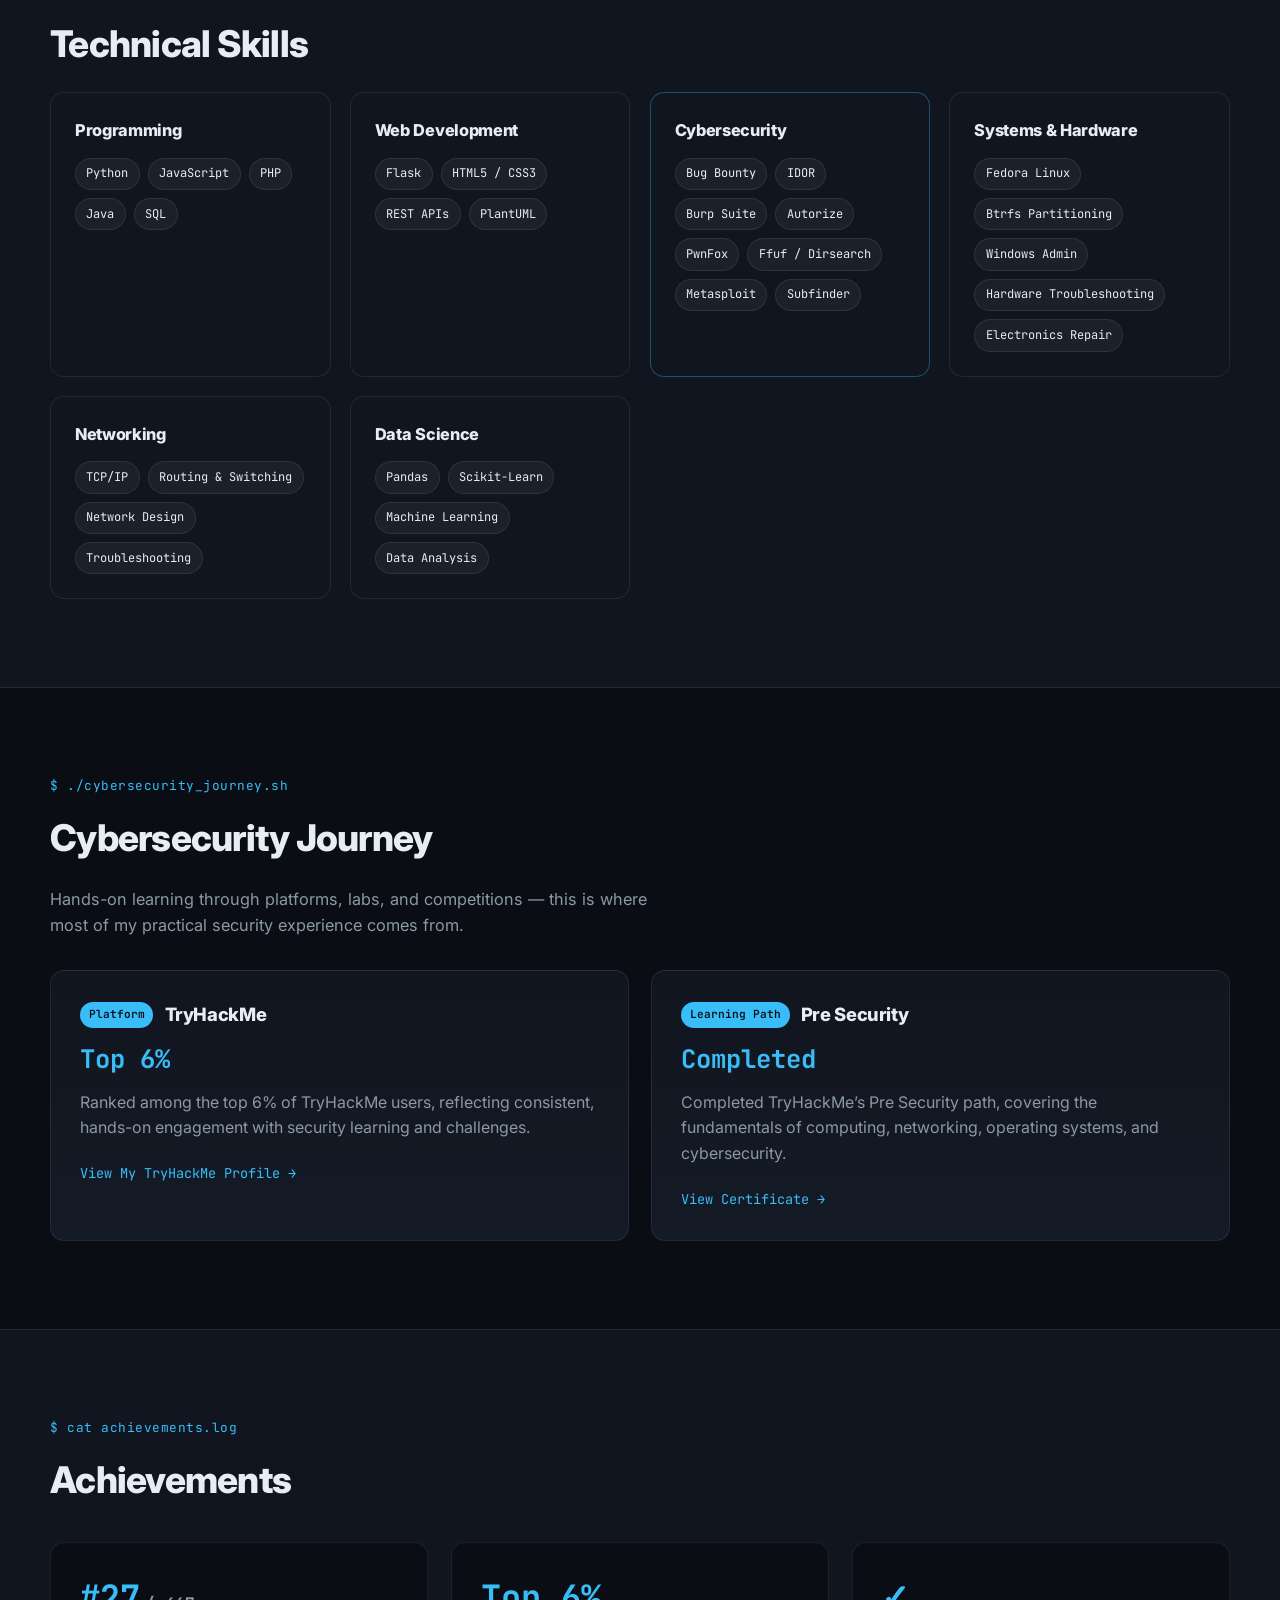
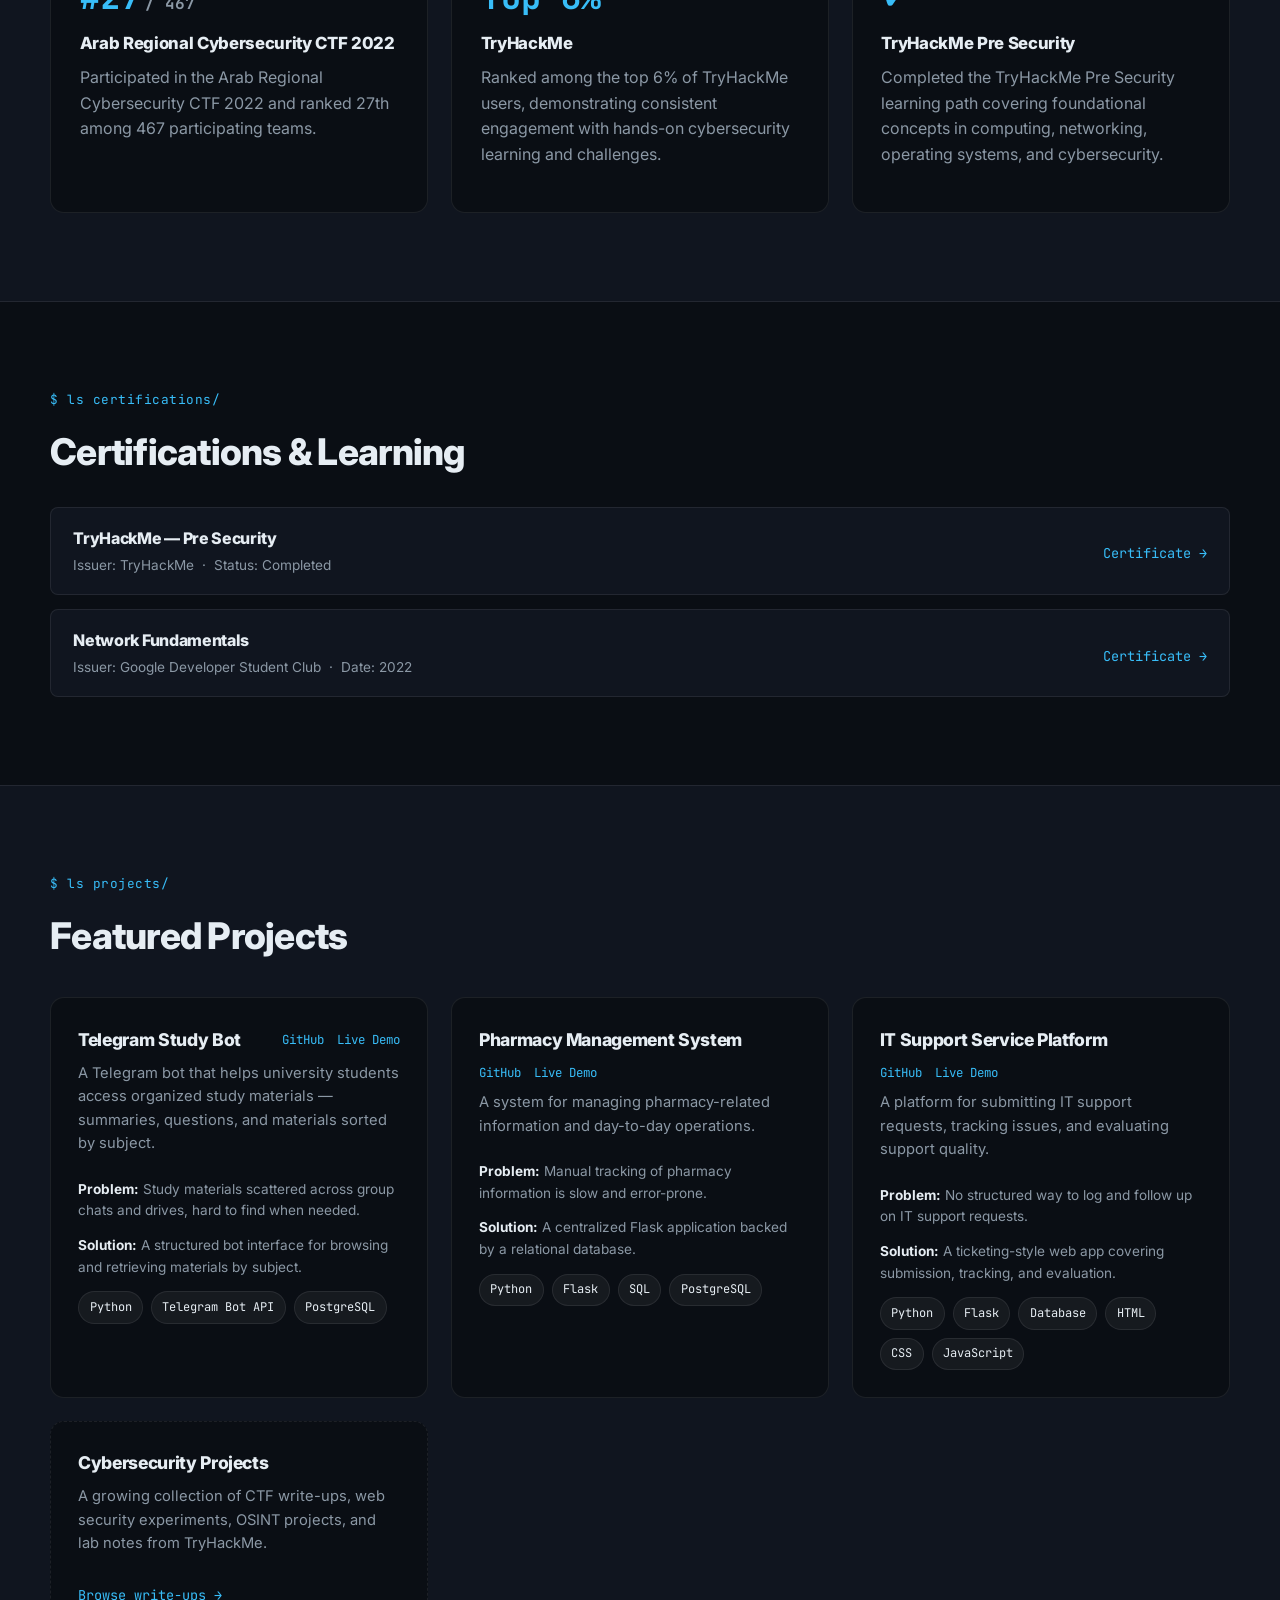
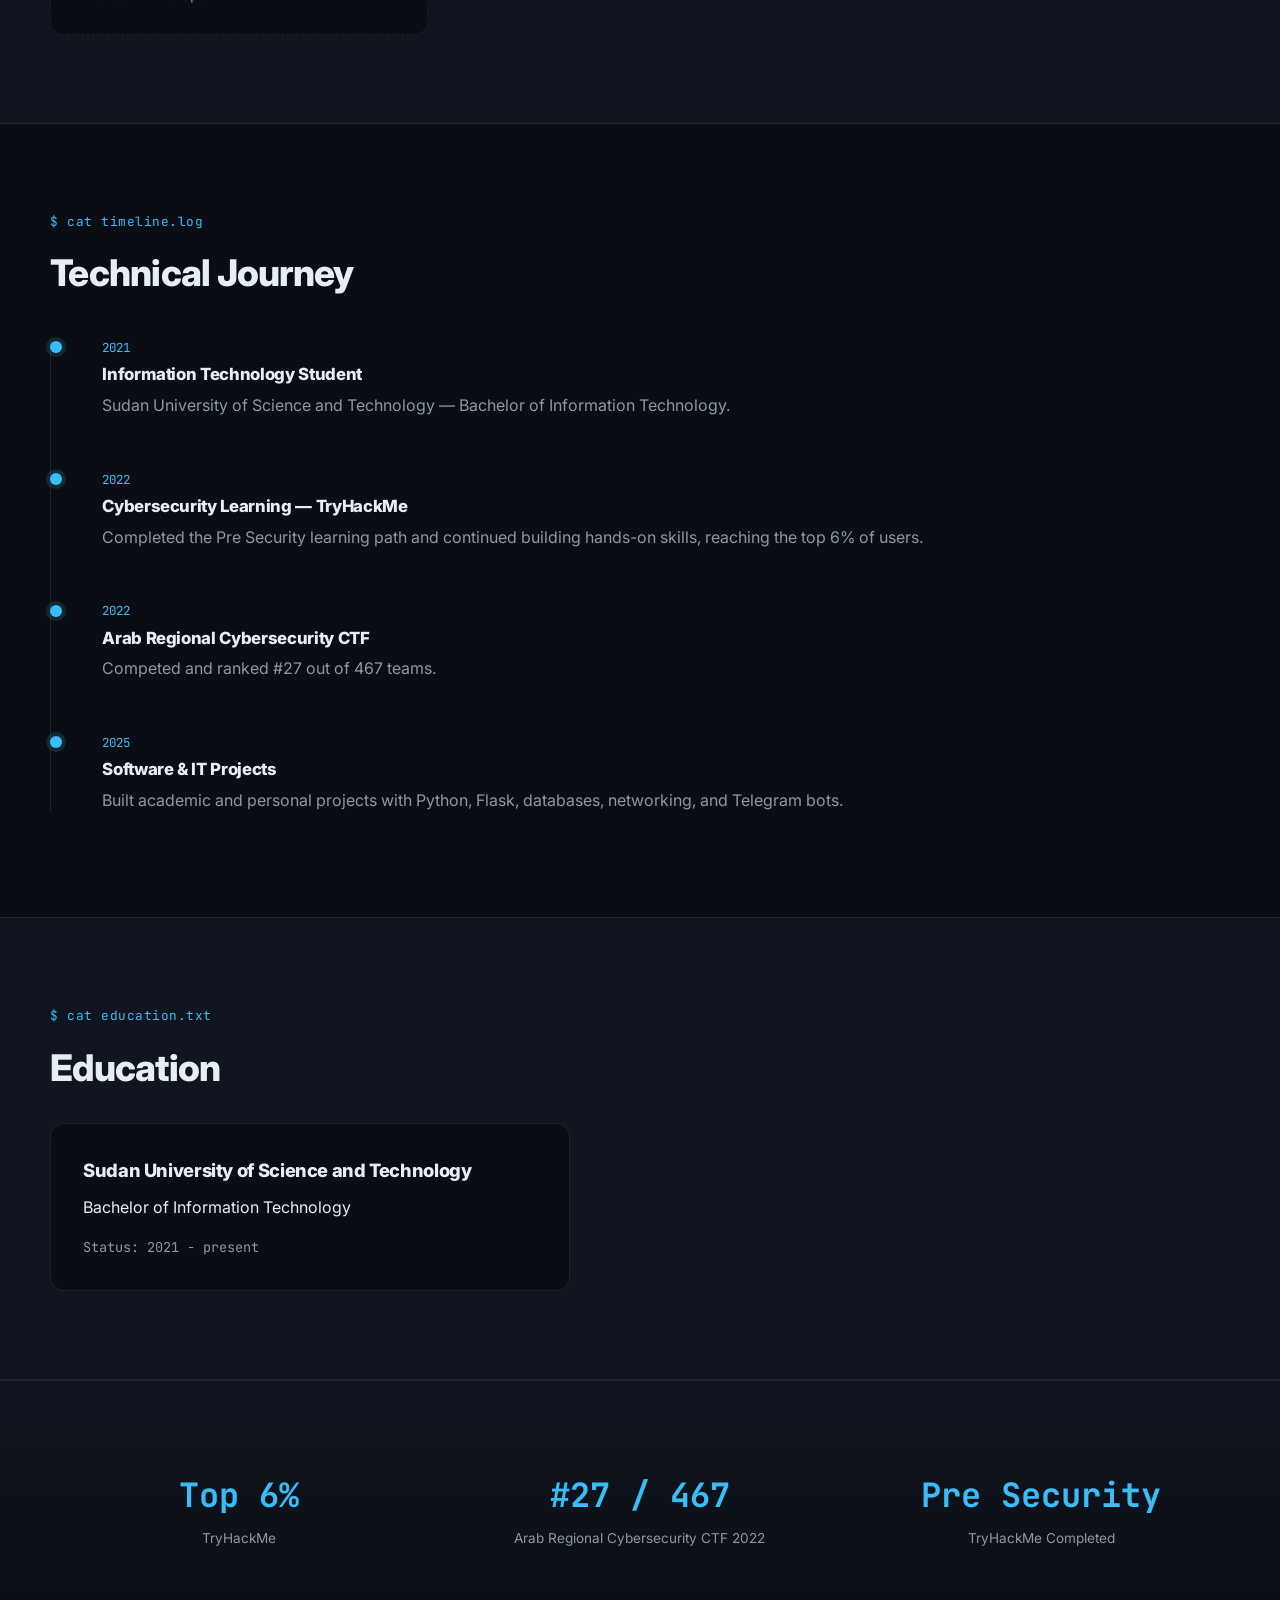
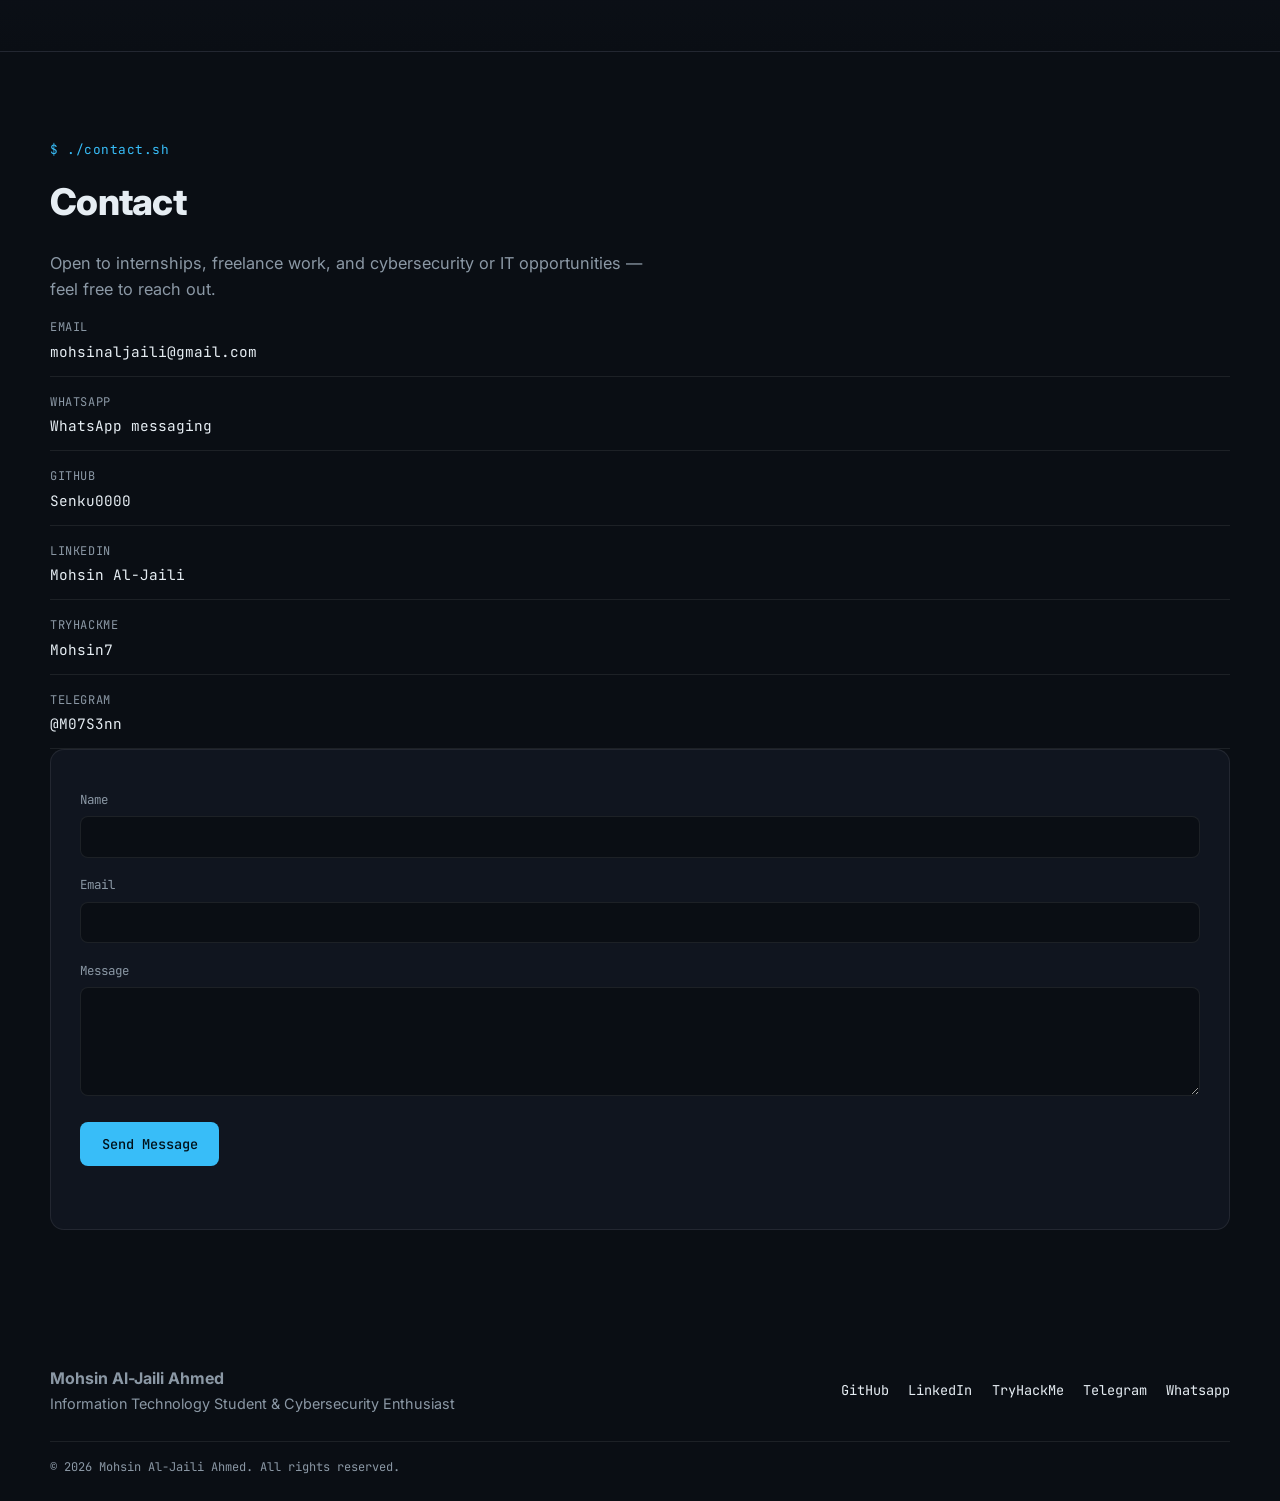
==== commit b28ead70: "Update index.html" ====
--- a/index.html
+++ b/index.html
@@ -168,63 +168,64 @@
   <div class="section__inner">
     <p class="eyebrow">$ cat skills.json</p>
     <h2 class="section__title">Technical Skills</h2>
-
     <div class="skills__grid">
-
+      
       <div class="skill-card">
         <h3 class="skill-card__title">Programming</h3>
         <div class="tags">
           <span class="tag">Python</span><span class="tag">JavaScript</span>
-          <span class="tag">HTML</span><span class="tag">CSS</span>
-          <span class="tag">SQL</span><span class="tag">Java</span>
+          <span class="tag">PHP</span><span class="tag">Java</span>
+          <span class="tag">SQL</span>
         </div>
       </div>
 
       <div class="skill-card">
         <h3 class="skill-card__title">Web Development</h3>
         <div class="tags">
-          <span class="tag">Flask</span><span class="tag">REST APIs</span>
-          <span class="tag">HTML</span><span class="tag">CSS</span><span class="tag">JavaScript</span>
-        </div>
-      </div>
-
-      <div class="skill-card">
-        <h3 class="skill-card__title">Databases</h3>
-        <div class="tags">
-          <span class="tag">MySQL</span><span class="tag">PostgreSQL</span><span class="tag">SQL</span>
+          <span class="tag">Flask</span><span class="tag">HTML5 / CSS3</span>
+          <span class="tag">REST APIs</span><span class="tag">PlantUML</span>
         </div>
       </div>
 
       <div class="skill-card skill-card--accent">
         <h3 class="skill-card__title">Cybersecurity</h3>
         <div class="tags">
-          <span class="tag">Web Security</span><span class="tag">Burp Suite</span>
-          <span class="tag">OSINT</span><span class="tag">CTF</span>
-          <span class="tag">Vulnerability Research</span><span class="tag">Linux</span>
-          <span class="tag">Security Fundamentals</span>
+          <span class="tag">Bug Bounty</span><span class="tag">IDOR</span>
+          <span class="tag">Burp Suite</span><span class="tag">Autorize</span>
+          <span class="tag">PwnFox</span><span class="tag">Ffuf / Dirsearch</span>
+          <span class="tag">Metasploit</span><span class="tag">Subfinder</span>
+        </div>
+      </div>
+
+      <div class="skill-card">
+        <h3 class="skill-card__title">Systems &amp; Hardware</h3>
+        <div class="tags">
+          <span class="tag">Fedora Linux</span><span class="tag">Btrfs Partitioning</span>
+          <span class="tag">Windows Admin</span><span class="tag">Hardware Troubleshooting</span>
+          <span class="tag">Electronics Repair</span>
         </div>
       </div>
 
       <div class="skill-card">
         <h3 class="skill-card__title">Networking</h3>
         <div class="tags">
-          <span class="tag">TCP/IP</span><span class="tag">Network Design</span>
-          <span class="tag">Routing &amp; Switching</span><span class="tag">Network Troubleshooting</span>
-          <span class="tag">Network Architecture</span>
+          <span class="tag">TCP/IP</span><span class="tag">Routing &amp; Switching</span>
+          <span class="tag">Network Design</span><span class="tag">Troubleshooting</span>
         </div>
       </div>
 
       <div class="skill-card">
-        <h3 class="skill-card__title">Tools</h3>
-        <div class="tags">
-          <span class="tag">Git</span><span class="tag">GitHub</span>
-          <span class="tag">VS Code</span><span class="tag">Linux</span><span class="tag">Burp Suite</span>
-        </div>
-      </div>
-
-    </div>
-  </div>
-</section>
+        <h3 class="skill-card__title">Data Science</h3>
+        <div class="tags">
+          <span class="tag">Pandas</span><span class="tag">Scikit-Learn</span>
+          <span class="tag">Machine Learning</span><span class="tag">Data Analysis</span>
+        </div>
+      </div>
+
+    </div>
+  </div>
+</section>
+  
 
 <!-- ================= CYBERSECURITY JOURNEY ================= -->
 <section class="section" id="cybersecurity">
